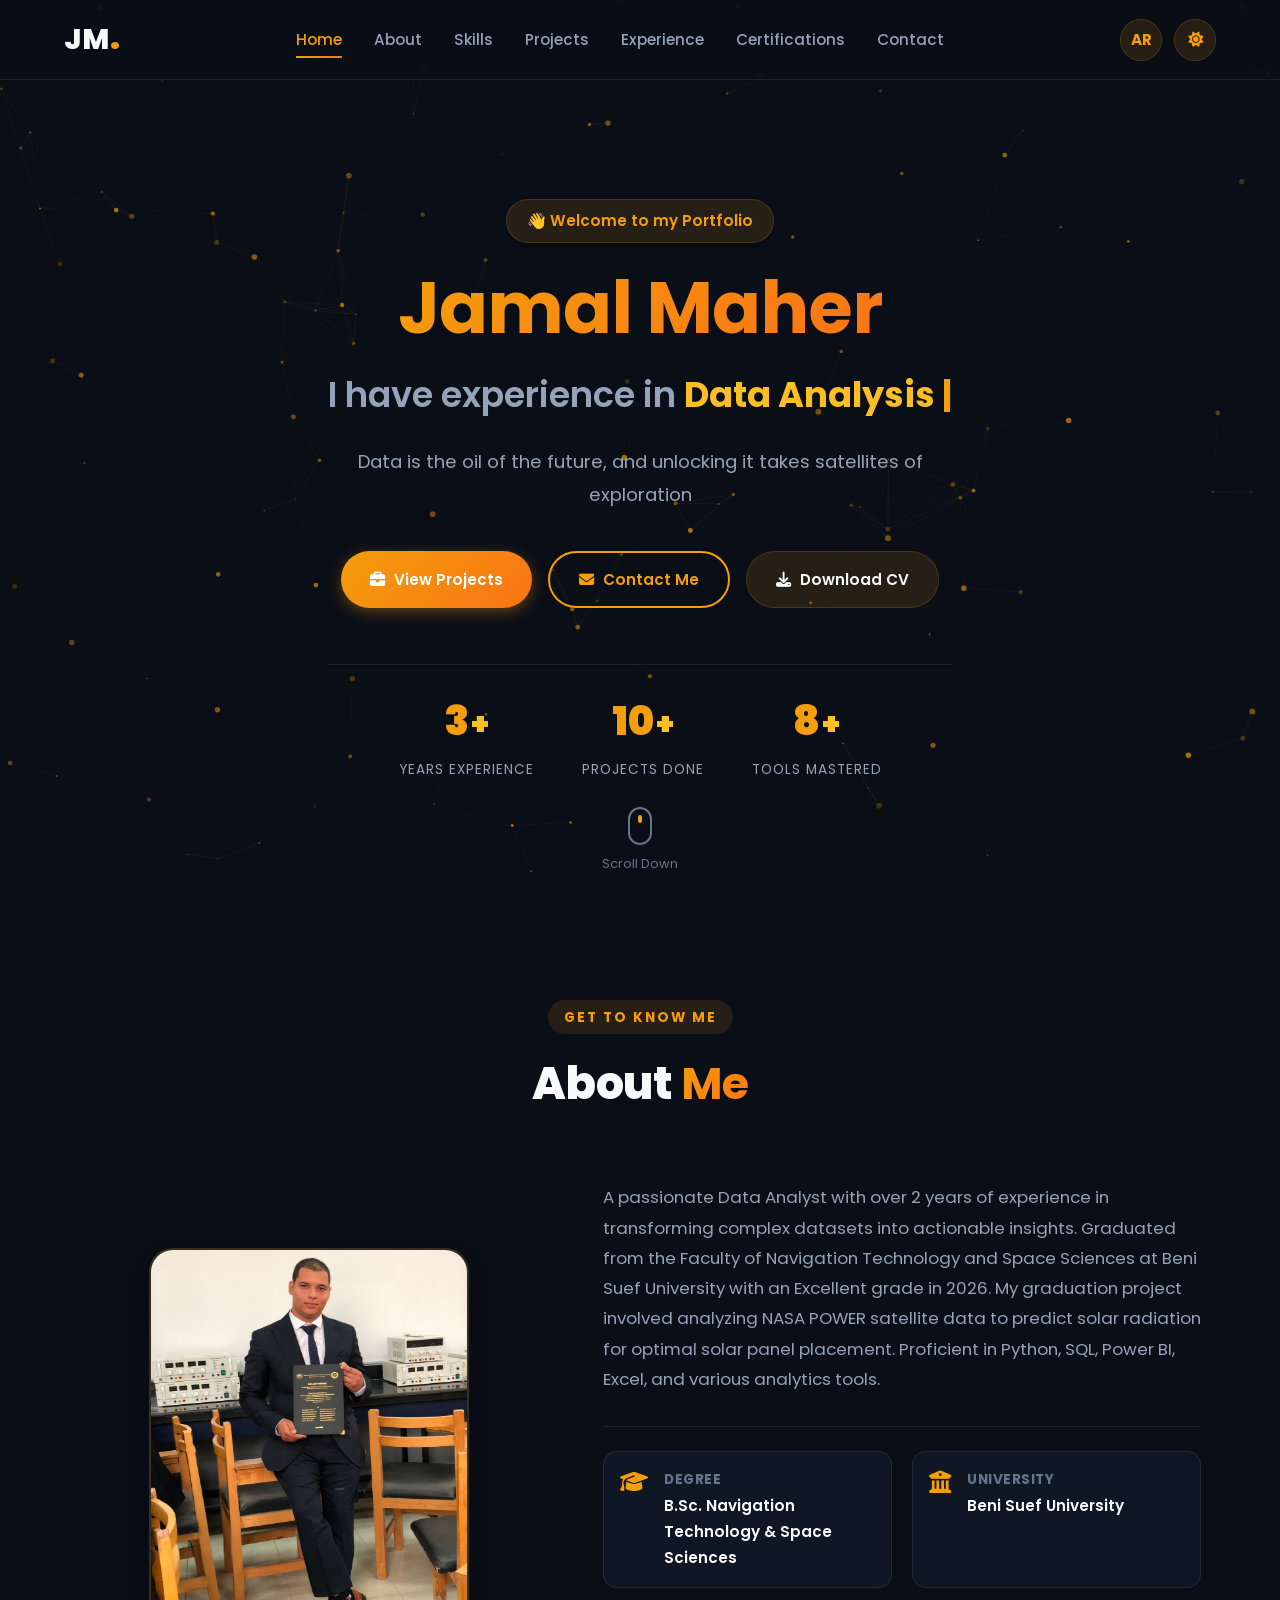
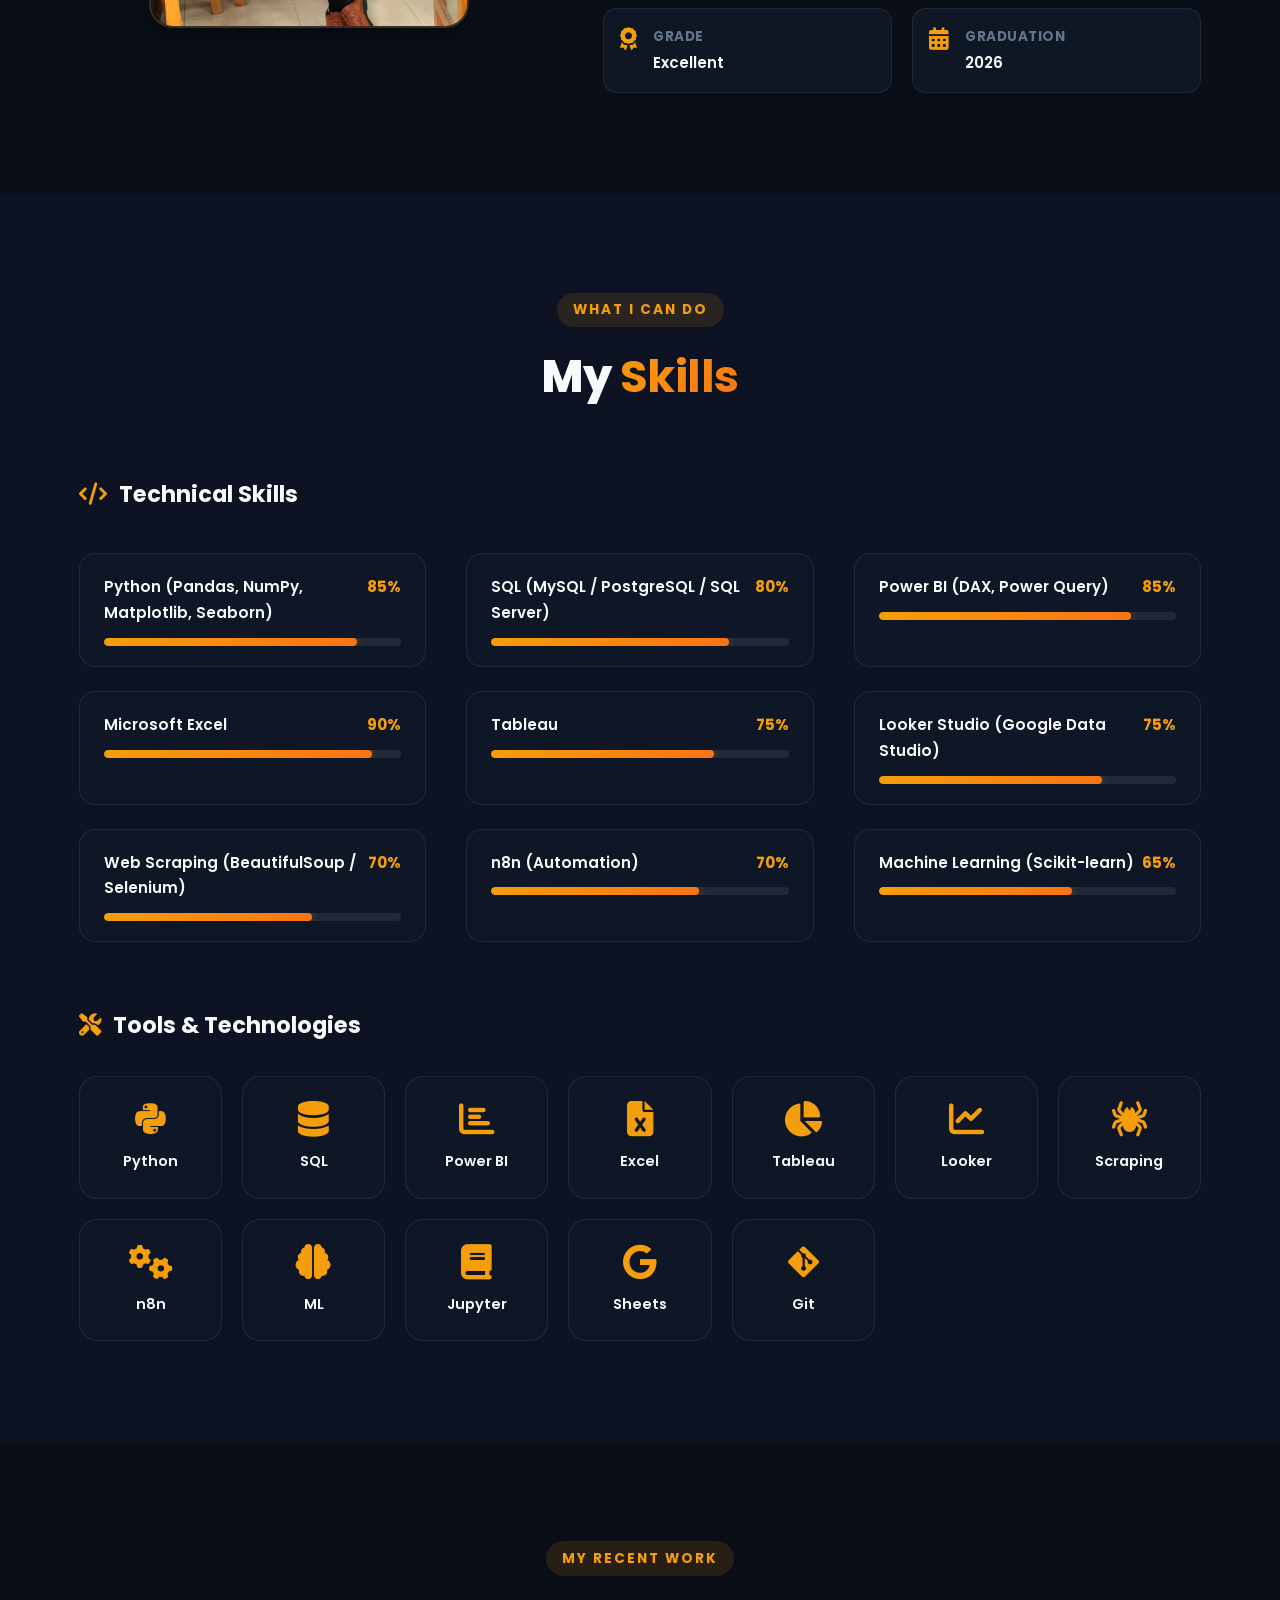
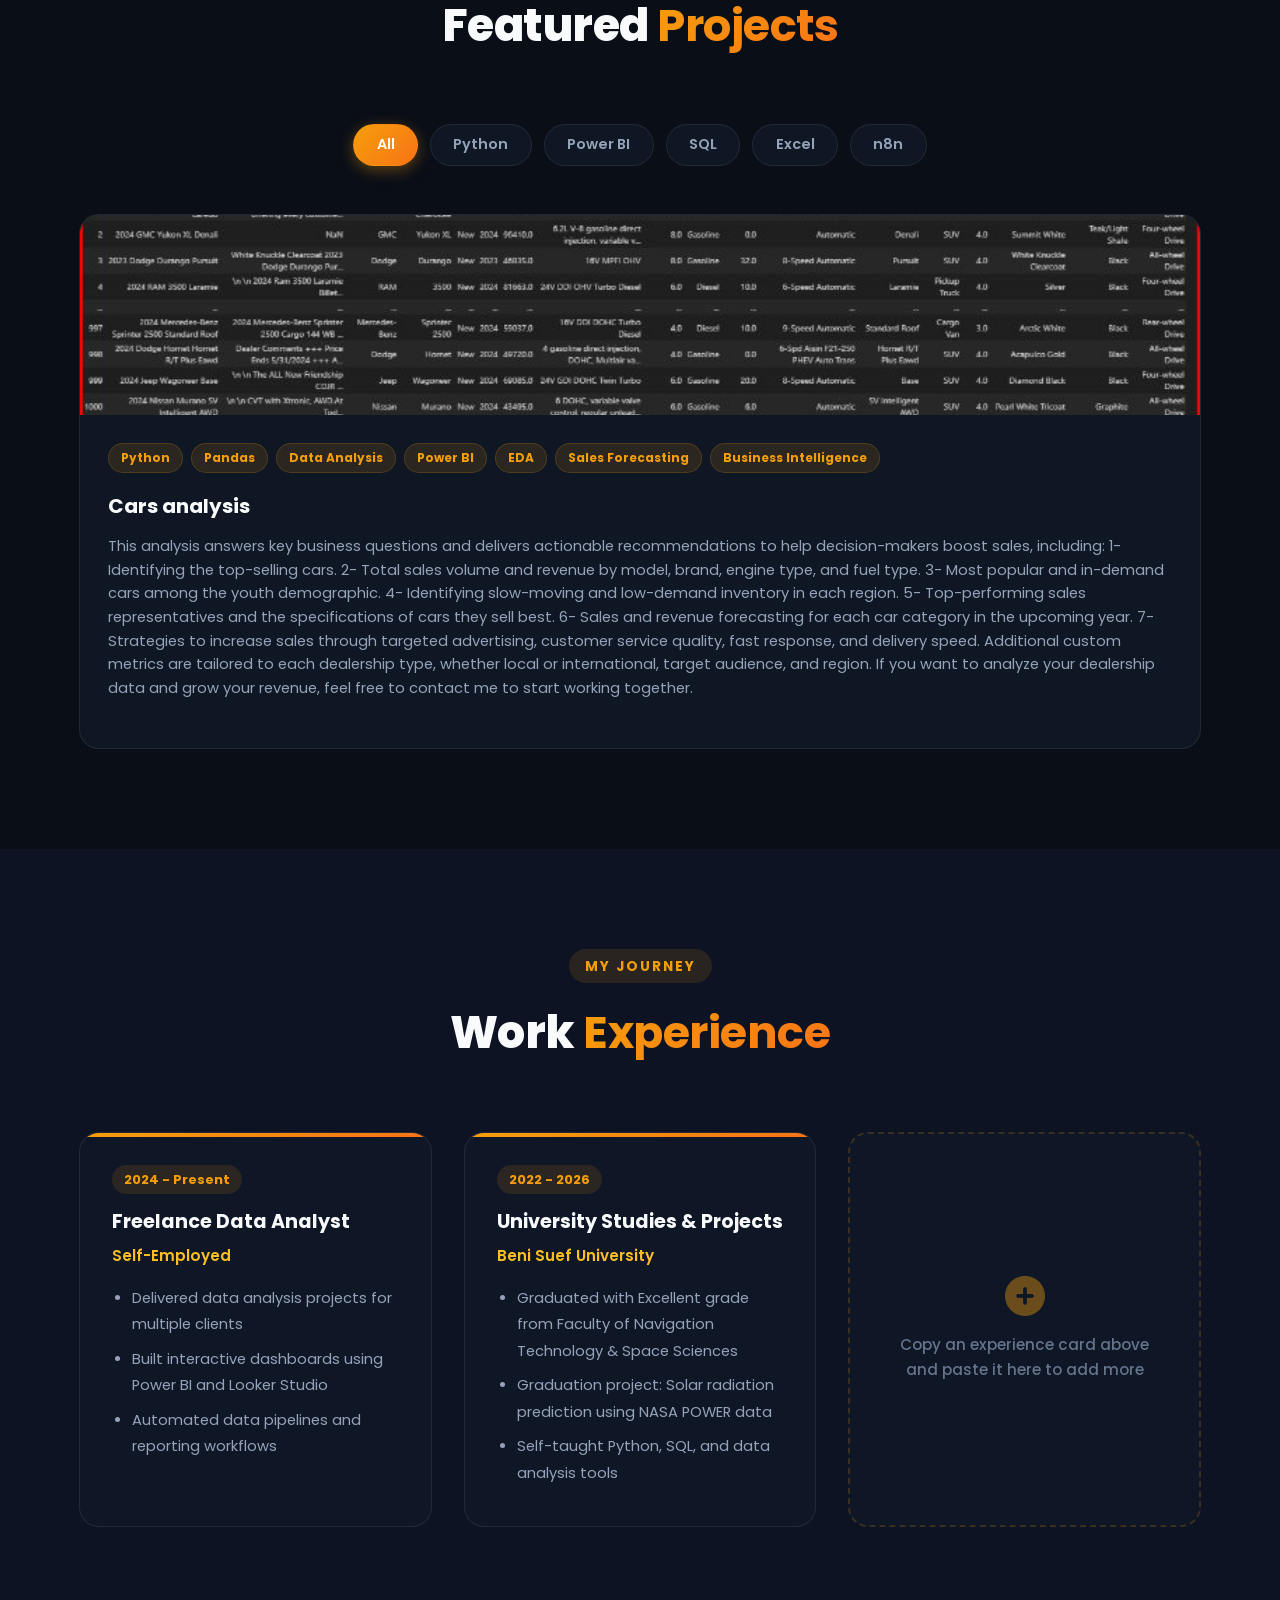
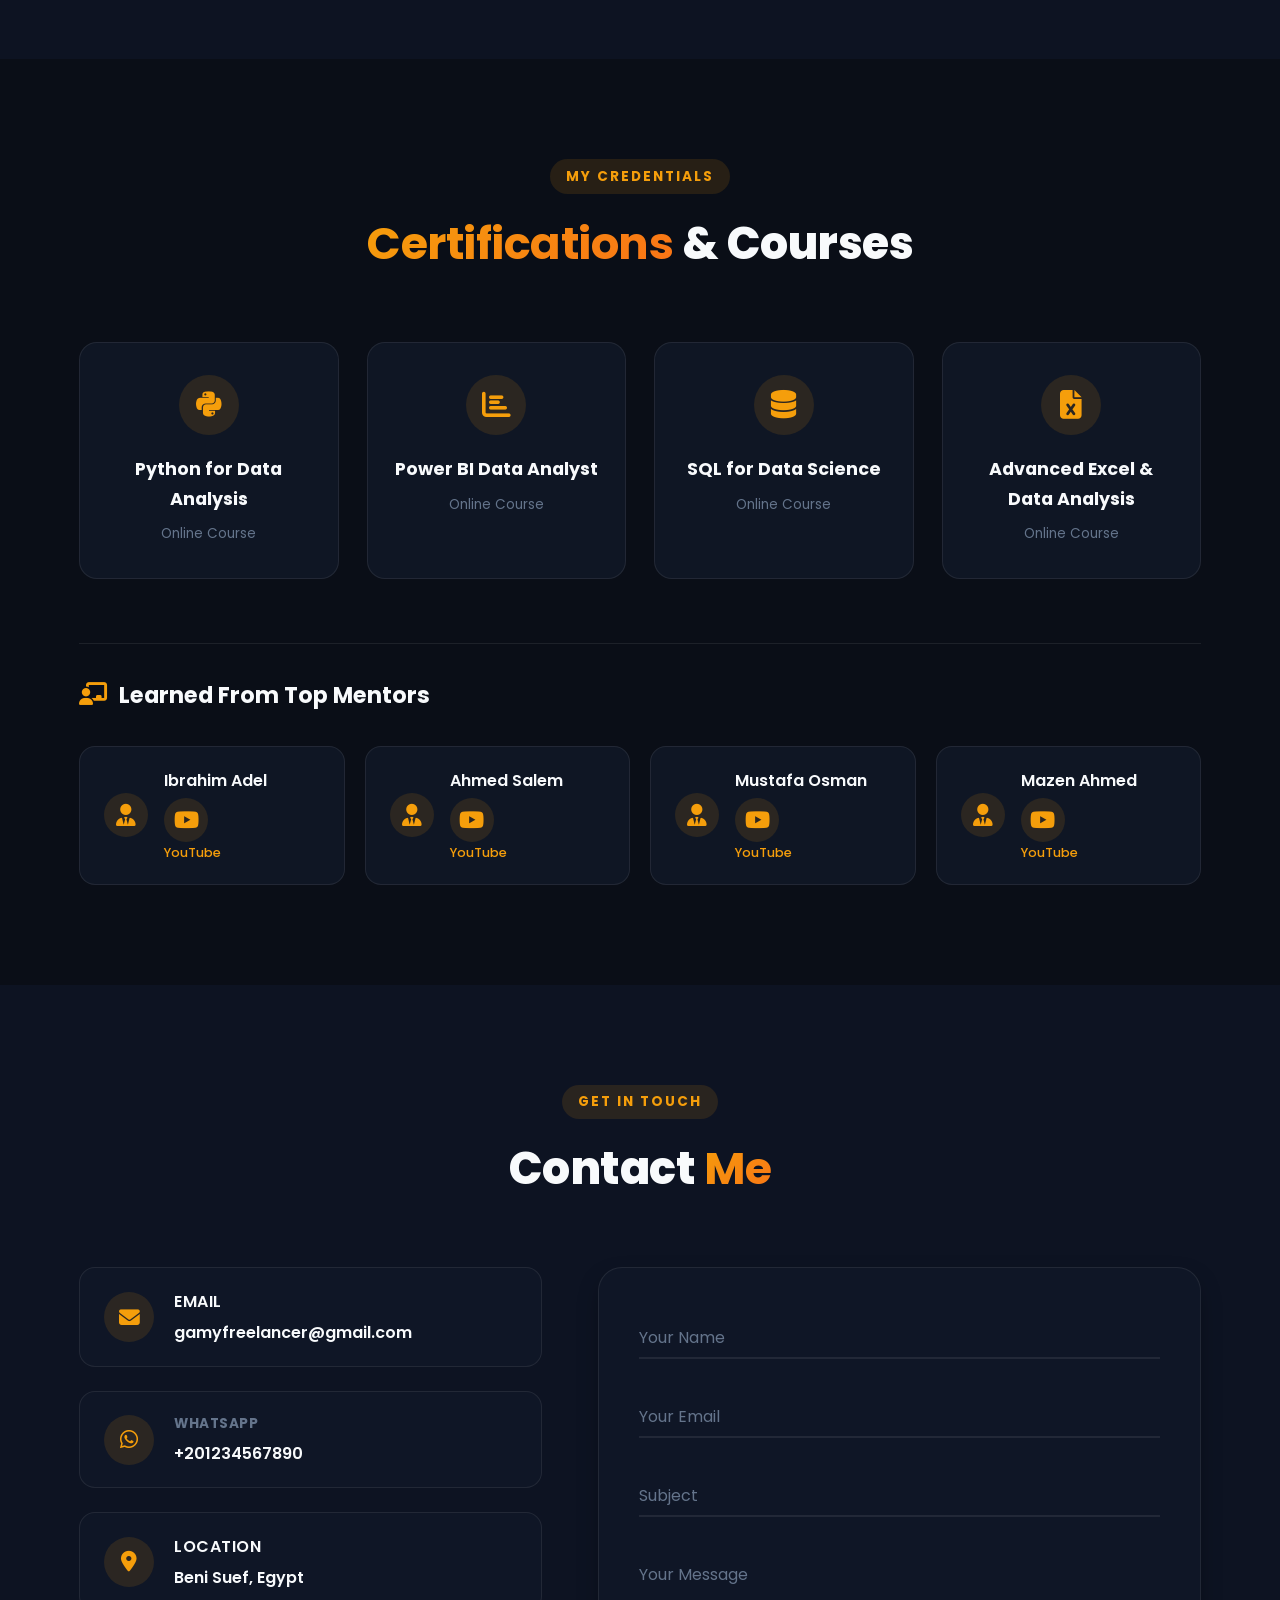
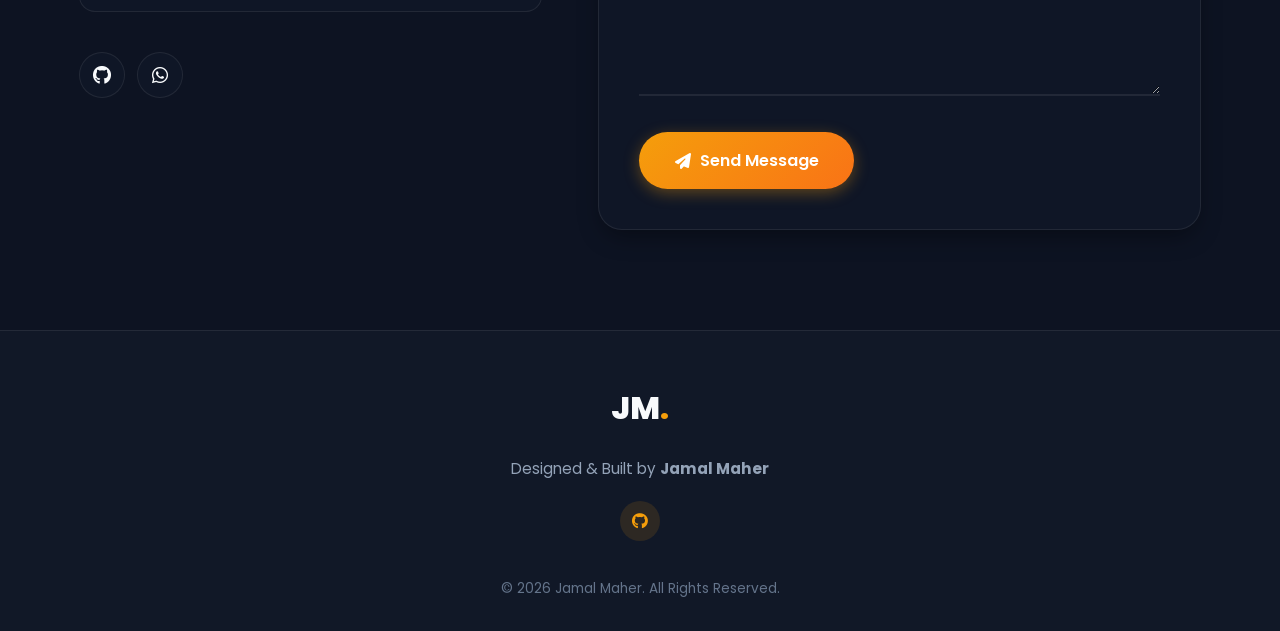
==== index.html @ cc11f012 "Add files via upload" ====
<!DOCTYPE html>
<html lang="en" dir="ltr" data-theme="dark">
<head>
    <meta charset="UTF-8">
    <meta name="viewport" content="width=device-width, initial-scale=1.0">
    <meta name="description" content="Jamal Maher - Data Analyst Portfolio | Transforming Raw Data into Actionable Insights">
    <meta name="keywords" content="Data Analyst, Power BI, Python, SQL, Portfolio, Jamal Maher">
    <meta name="author" content="Jamal Maher">
    <title>Jamal Maher | Data Analyst</title>

    <!-- ========== خطوط جوجل ========== -->
    <link rel="preconnect" href="https://fonts.googleapis.com">
    <link rel="preconnect" href="https://fonts.gstatic.com" crossorigin>
    <link href="https://fonts.googleapis.com/css2?family=Poppins:wght@300;400;500;600;700;800;900&family=Cairo:wght@300;400;500;600;700;800;900&display=swap" rel="stylesheet">

    <!-- ========== أيقونات Font Awesome ========== -->
    <link rel="stylesheet" href="https://cdnjs.cloudflare.com/ajax/libs/font-awesome/6.5.1/css/all.min.css">

    <!-- ========== ملف CSS الرئيسي ========== -->
    <link rel="stylesheet" href="css/style.css">
</head>
<body>

    <!-- ==================== شاشة التحميل ==================== -->
    <div id="preloader">
        <div class="loader">
            <div class="loader-ring"></div>
            <div class="loader-ring"></div>
            <div class="loader-text">JM</div>
        </div>
    </div>

    <!-- ==================== شريط التنقل ==================== -->
    <nav id="navbar">
        <div class="nav-container">
            <!-- اللوجو -->
            <a href="#hero" class="nav-logo">
                <span class="logo-text">JM</span>
                <span class="logo-dot">.</span>
            </a>

            <!-- قائمة التنقل -->
            <ul class="nav-links" id="navLinks">
                <li><a href="#hero" class="nav-link active">
                    <span class="lang-en">Home</span>
                    <span class="lang-ar">الرئيسية</span>
                </a></li>
                <li><a href="#about" class="nav-link">
                    <span class="lang-en">About</span>
                    <span class="lang-ar">نبذة عني</span>
                </a></li>
                <li><a href="#skills" class="nav-link">
                    <span class="lang-en">Skills</span>
                    <span class="lang-ar">المهارات</span>
                </a></li>
                <li><a href="#projects" class="nav-link">
                    <span class="lang-en">Projects</span>
                    <span class="lang-ar">المشاريع</span>
                </a></li>
                <li><a href="#experience" class="nav-link">
                    <span class="lang-en">Experience</span>
                    <span class="lang-ar">الخبرات</span>
                </a></li>
                <li><a href="#certifications" class="nav-link">
                    <span class="lang-en">Certifications</span>
                    <span class="lang-ar">الشهادات</span>
                </a></li>
                <li><a href="#contact" class="nav-link">
                    <span class="lang-en">Contact</span>
                    <span class="lang-ar">تواصل</span>
                </a></li>
            </ul>

            <!-- أزرار التحكم -->
            <div class="nav-controls">
                <!-- زر تبديل اللغة -->
                <button id="langToggle" class="control-btn" title="Switch Language">
                    <span class="lang-en">AR</span>
                    <span class="lang-ar">EN</span>
                </button>
                <!-- زر تبديل الوضع -->
                <button id="themeToggle" class="control-btn" title="Toggle Theme">
                    <i class="fas fa-sun theme-icon-light"></i>
                    <i class="fas fa-moon theme-icon-dark"></i>
                </button>
                <!-- زر القائمة للموبايل -->
                <button id="menuToggle" class="menu-btn">
                    <span class="menu-line"></span>
                    <span class="menu-line"></span>
                    <span class="menu-line"></span>
                </button>
            </div>
        </div>
    </nav>

    <!-- ==================== القسم الرئيسي (Hero) ==================== -->
    <section id="hero">
        <canvas id="particleCanvas"></canvas>
        <div class="hero-content">
            <div class="hero-badge animate-fade-down">
                <span class="lang-en">👋 Welcome to my Portfolio</span>
                <span class="lang-ar">👋 مرحبًا بك في ملفي الشخصي</span>
            </div>
            <h1 class="hero-name animate-fade-up">
                <span class="lang-en"><span class="highlight">Jamal Maher</span></span>
                <span class="lang-ar"><span class="highlight">جمال ماهر</span></span>
            </h1>
            <div class="hero-title animate-fade-up delay-1">
                <span class="lang-en">I have experience in </span>
                <span class="lang-ar">لدي خبرة في </span>
                <span class="typed-wrapper">
                    <span id="typedText"></span>
                    <span class="typed-cursor">|</span>
                </span>
            </div>
            <p class="hero-desc animate-fade-up delay-2">
                <span class="lang-en">Data is the oil of the future, and unlocking it takes satellites of exploration</span>
                <span class="lang-ar">البيانات هي نفط المستقبل.. والحصول عليها يحتاج إلى أقمار استكشاف</span>
            </p>
            <div class="hero-btns animate-fade-up delay-3">
                <a href="#projects" class="btn btn-primary">
                    <i class="fas fa-briefcase"></i>
                    <span class="lang-en">View Projects</span>
                    <span class="lang-ar">عرض المشاريع</span>
                </a>
                <a href="#contact" class="btn btn-outline">
                    <i class="fas fa-envelope"></i>
                    <span class="lang-en">Contact Me</span>
                    <span class="lang-ar">تواصل معي</span>
                </a>
                <!-- ========== رابط تحميل السيرة الذاتية — غيّر رابط الملف ========== -->
                <a href="assets/Jamal_Maher_CV.pdf" download class="btn btn-ghost">
                    <i class="fas fa-download"></i>
                    <span class="lang-en">Download CV</span>
                    <span class="lang-ar">تحميل السيرة الذاتية</span>
                </a>
            </div>
            <div class="hero-stats animate-fade-up delay-4">
                <div class="stat-item">
                    <div class="stat-value"><span class="stat-number" data-target="3">3</span><span class="stat-plus">+</span></div>
                    <span class="stat-label">
                        <span class="lang-en">Years Experience</span>
                        <span class="lang-ar">سنوات خبرة</span>
                    </span>
                </div>
                <div class="stat-item">
                    <div class="stat-value"><span class="stat-number" data-target="10">10</span><span class="stat-plus">+</span></div>
                    <span class="stat-label">
                        <span class="lang-en">Projects Done</span>
                        <span class="lang-ar">مشروع منجز</span>
                    </span>
                </div>
                <div class="stat-item">
                    <div class="stat-value"><span class="stat-number" data-target="8">8</span><span class="stat-plus">+</span></div>
                    <span class="stat-label">
                        <span class="lang-en">Tools Mastered</span>
                        <span class="lang-ar">أداة متقنة</span>
                    </span>
                </div>
            </div>
        </div>
        <a href="#about" class="scroll-indicator">
            <div class="mouse">
                <div class="mouse-wheel"></div>
            </div>
            <span class="lang-en">Scroll Down</span>
            <span class="lang-ar">انزل لأسفل</span>
        </a>
    </section>

    <!-- ==================== نبذة عني ==================== -->
    <section id="about" class="section">
        <div class="container">
            <div class="section-header reveal">
                <span class="section-tag">
                    <span class="lang-en">Get to Know Me</span>
                    <span class="lang-ar">تعرف عليّ</span>
                </span>
                <h2 class="section-title">
                    <span class="lang-en">About <span class="highlight">Me</span></span>
                    <span class="lang-ar">نبذة <span class="highlight">عني</span></span>
                </h2>
            </div>
            <div class="about-content">
                <div class="about-image reveal reveal-left">
                    <!-- ========== غيّر الصورة الشخصية هنا ========== -->
                    <div class="image-wrapper">
                        <img src="[data-uri]" alt="Jamal Maher">
                        <div class="image-placeholder" style="display: none;">
                            <i class="fas fa-user"></i>
                            <span class="lang-en">Your Photo</span>
                            <span class="lang-ar">صورتك</span>
                        </div>
                        <div class="image-border"></div>
                        <div class="image-dots"></div>
                    </div>
                </div>
                <div class="about-text reveal reveal-right">
                    <div class="about-description">
                        <p class="lang-en">A passionate Data Analyst with over 2 years of experience in transforming complex datasets into actionable insights. Graduated from the Faculty of Navigation Technology and Space Sciences at Beni Suef University with an Excellent grade in 2026. My graduation project involved analyzing NASA POWER satellite data to predict solar radiation for optimal solar panel placement. Proficient in Python, SQL, Power BI, Excel, and various analytics tools.</p>
                        <p class="lang-ar">محلل بيانات شغوف بأكثر من سنتين من الخبرة في تحويل مجموعات البيانات المعقدة إلى رؤى قابلة للتنفيذ. تخرجت من كلية تكنولوجيا الملاحة وعلوم الفضاء بجامعة بني سويف بتقدير امتياز عام 2026. مشروع تخرجي كان تحليل بيانات أقمار صناعية من NASA POWER للتنبؤ بالإشعاع الشمسي لتحديد أفضل مواقع تركيب الألواح الشمسية. متمكن من Python و SQL و Power BI و Excel وأدوات تحليل متعددة.</p>
                    </div>
                    <div class="about-info-grid">
                        <div class="info-item">
                            <i class="fas fa-graduation-cap"></i>
                            <div>
                                <strong class="lang-en">Degree</strong>
                                <strong class="lang-ar">المؤهل</strong>
                                <span class="lang-en">B.Sc. Navigation Technology & Space Sciences</span>
                                <span class="lang-ar">بكالوريوس تكنولوجيا الملاحة وعلوم الفضاء</span>
                            </div>
                        </div>
                        <div class="info-item">
                            <i class="fas fa-university"></i>
                            <div>
                                <strong class="lang-en">University</strong>
                                <strong class="lang-ar">الجامعة</strong>
                                <span class="lang-en">Beni Suef University</span>
                                <span class="lang-ar">جامعة بني سويف</span>
                            </div>
                        </div>
                        <div class="info-item">
                            <i class="fas fa-award"></i>
                            <div>
                                <strong class="lang-en">Grade</strong>
                                <strong class="lang-ar">التقدير</strong>
                                <span class="lang-en">Excellent</span>
                                <span class="lang-ar">امتياز</span>
                            </div>
                        </div>
                        <div class="info-item">
                            <i class="fas fa-calendar-alt"></i>
                            <div>
                                <strong class="lang-en">Graduation</strong>
                                <strong class="lang-ar">سنة التخرج</strong>
                                <span>2026</span>
                            </div>
                        </div>
                    </div>
                </div>
            </div>
        </div>
    </section>

    <!-- ==================== المهارات ==================== -->
    <section id="skills" class="section section-alt">
        <div class="container">
            <div class="section-header reveal">
                <span class="section-tag">
                    <span class="lang-en">What I Can Do</span>
                    <span class="lang-ar">ما أستطيع فعله</span>
                </span>
                <h2 class="section-title">
                    <span class="lang-en">My <span class="highlight">Skills</span></span>
                    <span class="lang-ar"><span class="highlight">مهاراتي</span></span>
                </h2>
            </div>

            <!-- شريط المهارات التقنية -->
            <div class="skills-bars reveal">
                <h3 class="skills-subtitle">
                    <i class="fas fa-code"></i>
                    <span class="lang-en">Technical Skills</span>
                    <span class="lang-ar">المهارات التقنية</span>
                </h3>
                <!-- ========== عدّل نسب المهارات حسب مستواك ========== -->
                <div class="skill-bar-item">
                    <div class="skill-bar-info">
                        <span>Python (Pandas, NumPy, Matplotlib, Seaborn)</span>
                        <span class="skill-percent">85%</span>
                    </div>
                    <div class="skill-bar-bg">
                        <div class="skill-bar-fill" data-width="85"></div>
                    </div>
                </div>
                <div class="skill-bar-item">
                    <div class="skill-bar-info">
                        <span>SQL (MySQL / PostgreSQL / SQL Server)</span>
                        <span class="skill-percent">80%</span>
                    </div>
                    <div class="skill-bar-bg">
                        <div class="skill-bar-fill" data-width="80"></div>
                    </div>
                </div>
                <div class="skill-bar-item">
                    <div class="skill-bar-info">
                        <span>Power BI (DAX, Power Query)</span>
                        <span class="skill-percent">85%</span>
                    </div>
                    <div class="skill-bar-bg">
                        <div class="skill-bar-fill" data-width="85"></div>
                    </div>
                </div>
                <div class="skill-bar-item">
                    <div class="skill-bar-info">
                        <span>Microsoft Excel</span>
                        <span class="skill-percent">90%</span>
                    </div>
                    <div class="skill-bar-bg">
                        <div class="skill-bar-fill" data-width="90"></div>
                    </div>
                </div>
                <div class="skill-bar-item">
                    <div class="skill-bar-info">
                        <span>Tableau</span>
                        <span class="skill-percent">75%</span>
                    </div>
                    <div class="skill-bar-bg">
                        <div class="skill-bar-fill" data-width="75"></div>
                    </div>
                </div>
                <div class="skill-bar-item">
                    <div class="skill-bar-info">
                        <span>Looker Studio (Google Data Studio)</span>
                        <span class="skill-percent">75%</span>
                    </div>
                    <div class="skill-bar-bg">
                        <div class="skill-bar-fill" data-width="75"></div>
                    </div>
                </div>
                <div class="skill-bar-item">
                    <div class="skill-bar-info">
                        <span>Web Scraping (BeautifulSoup / Selenium)</span>
                        <span class="skill-percent">70%</span>
                    </div>
                    <div class="skill-bar-bg">
                        <div class="skill-bar-fill" data-width="70"></div>
                    </div>
                </div>
                <div class="skill-bar-item">
                    <div class="skill-bar-info">
                        <span>n8n (Automation)</span>
                        <span class="skill-percent">70%</span>
                    </div>
                    <div class="skill-bar-bg">
                        <div class="skill-bar-fill" data-width="70"></div>
                    </div>
                </div>
                <div class="skill-bar-item">
                    <div class="skill-bar-info">
                        <span>Machine Learning (Scikit-learn)</span>
                        <span class="skill-percent">65%</span>
                    </div>
                    <div class="skill-bar-bg">
                        <div class="skill-bar-fill" data-width="65"></div>
                    </div>
                </div>
            </div>

            <!-- بطاقات الأدوات -->
            <div class="tools-grid reveal">
                <h3 class="skills-subtitle">
                    <i class="fas fa-tools"></i>
                    <span class="lang-en">Tools & Technologies</span>
                    <span class="lang-ar">الأدوات والتقنيات</span>
                </h3>
                <div class="tools-cards">
                    <div class="tool-card">
                        <i class="fab fa-python"></i>
                        <span>Python</span>
                    </div>
                    <div class="tool-card">
                        <i class="fas fa-database"></i>
                        <span>SQL</span>
                    </div>
                    <div class="tool-card">
                        <i class="fas fa-chart-bar"></i>
                        <span>Power BI</span>
                    </div>
                    <div class="tool-card">
                        <i class="fas fa-file-excel"></i>
                        <span>Excel</span>
                    </div>
                    <div class="tool-card">
                        <i class="fas fa-chart-pie"></i>
                        <span>Tableau</span>
                    </div>
                    <div class="tool-card">
                        <i class="fas fa-chart-line"></i>
                        <span>Looker</span>
                    </div>
                    <div class="tool-card">
                        <i class="fas fa-spider"></i>
                        <span>Scraping</span>
                    </div>
                    <div class="tool-card">
                        <i class="fas fa-cogs"></i>
                        <span>n8n</span>
                    </div>
                    <div class="tool-card">
                        <i class="fas fa-brain"></i>
                        <span>ML</span>
                    </div>
                    <div class="tool-card">
                        <i class="fas fa-book"></i>
                        <span>Jupyter</span>
                    </div>
                    <div class="tool-card">
                        <i class="fab fa-google"></i>
                        <span>Sheets</span>
                    </div>
                    <div class="tool-card">
                        <i class="fab fa-git-alt"></i>
                        <span>Git</span>
                    </div>
                </div>
            </div>
        </div>
    </section>

    <!-- ==================== المشاريع ==================== -->
    <section id="projects" class="section">
        <div class="container">
            <div class="section-header reveal">
                <span class="section-tag">
                    <span class="lang-en">My Recent Work</span>
                    <span class="lang-ar">أعمالي الحديثة</span>
                </span>
                <h2 class="section-title">
                    <span class="lang-en">Featured <span class="highlight">Projects</span></span>
                    <span class="lang-ar"><span class="highlight">المشاريع</span> المميزة</span>
                </h2>
            </div>

            <!-- فلتر المشاريع -->
            <div class="project-filters reveal">
                <button class="filter-btn active" data-filter="all">
                    <span class="lang-en">All</span>
                    <span class="lang-ar">الكل</span>
                </button>
                <button class="filter-btn" data-filter="python">Python</button>
                <button class="filter-btn" data-filter="powerbi">Power BI</button>
                <button class="filter-btn" data-filter="sql">SQL</button>
                <button class="filter-btn" data-filter="excel">Excel</button>
                <button class="filter-btn" data-filter="n8n">n8n</button>
            </div>

            <!-- ================================================================
                 شبكة المشاريع — كيفية إضافة مشروع جديد:
                 1. انسخ أي بلوك <div class="project-card"> بالكامل
                 2. غيّر data-category إلى: python أو powerbi أو sql أو excel أو n8n
                 3. غيّر اسم المشروع والوصف
                 4. أضف صورة المشروع (استبدل project-img-placeholder بـ <img>)
                 5. غيّر روابط GitHub و Live Demo
            ================================================================ -->
            <div class="projects-grid">

                <div class="project-card reveal" data-category="python">
                    <div class="project-image">
                        <img src="[data-uri]" alt="Cars analysis ">
                        <div class="project-overlay">
                            <div class="project-links">
                                
                                <a href="https://github.com/gamyfreelancer-web/cars-analysis-" target="_blank" class="project-link" title="View Code (GitHub / Kaggle)"><i class="fab fa-github"></i></a>
                                <a href="https://drive.google.com/drive/folders/1WXzE_ORIDNjjoJa6CEoTSKkoXahB4C_0?usp=sharing" target="_blank" class="project-link" title="Car Sales Dataset (CSV))  and analysis with python"><i class="fas fa-file-download"></i></a>
                            </div>
                        </div>
                    </div>
                    <div class="project-info">
                        <div class="project-tags">
                            <span class="project-tag">Python</span>
                            <span class="project-tag">Pandas</span>
                            <span class="project-tag">Data Analysis</span>
                            <span class="project-tag">Power BI</span>
                            <span class="project-tag">EDA</span>
                            <span class="project-tag">Sales Forecasting</span>
                            <span class="project-tag">Business Intelligence</span>
                        </div>
                        <h3 class="project-title">
                            <span class="lang-en">Cars analysis </span>
                            <span class="lang-ar">تحليل مبيعات السيارات</span>
                        </h3>
                        <p class="project-desc">
                            <span class="lang-en">This analysis answers key business questions and delivers actionable recommendations to help decision-makers boost sales, including: 1- Identifying the top-selling cars. 2- Total sales volume and revenue by model, brand, engine type, and fuel type. 3- Most popular and in-demand cars among the youth demographic. 4- Identifying slow-moving and low-demand inventory in each region. 5- Top-performing sales representatives and the specifications of cars they sell best. 6- Sales and revenue forecasting for each car category in the upcoming year. 7- Strategies to increase sales through targeted advertising, customer service quality, fast response, and delivery speed.

Additional custom metrics are tailored to each dealership type, whether local or international, target audience, and region. If you want to analyze your dealership data and grow your revenue, feel free to contact me to start working together.</span>
                            <span class="lang-ar">يقوم التحليل بالإجابة على عدة أسئلة وطرح عدة توصيات تساعد صاحب القرار في اتخاذ القرار المناسب لزيادة المبيعات، ومنها: 1- عدد السيارات الأعلى مبيعاً. 2- إجمالي عدد السيارات التي تحقق أعلى مبيعات حسب (الموديل، الماركة، نوع المحرك، نوع الوقود). 3- السيارات المطلوبة والمرغوبة لكل فئة من الشباب. 4- ما هي السيارات التي لا تُباع وغير المرغوبة في كل منطقة. 5- أعلى الموظفين تحقيقاً لمبيعات السيارات وما هي مواصفات السيارات التي باعوها. 6- عمل تحليل وتوقع لكل سيارة في العام المقبل وكم ستحقق من الإيرادات. 7- كيف نزيد المبيعات من خلال الإعلانات، وتحسين الجودة وخدمة العملاء، وسرعة الرد وسرعة تسليم السيارة.

وهناك نقاط كثيرة تختلف حسب نوع معرض السيارات، وهل السوق محلي أم عالمي، وفئة الشباب المستهدفة والمنطقة والدولة. إن أردت تحليل أداء معرضك وزيادة إيراداتك تواصل معي لنبدأ العمل معاً.</span>
                        </p>
                    </div>
                </div>
            </div>
        </div>
    </section>

    <!-- ==================== الخبرات العملية ==================== -->
    <section id="experience" class="section section-alt">
        <div class="container">
            <div class="section-header reveal">
                <span class="section-tag">
                    <span class="lang-en">My Journey</span>
                    <span class="lang-ar">مسيرتي</span>
                </span>
                <h2 class="section-title">
                    <span class="lang-en">Work <span class="highlight">Experience</span></span>
                    <span class="lang-ar">الخبرات <span class="highlight">العملية</span></span>
                </h2>
            </div>

            <!-- ================================================================
                 الخبرات العملية — كيفية إضافة خبرة جديدة:
                 1. انسخ أي بلوك <div class="exp-card"> بالكامل
                 2. غيّر التاريخ والمسمى الوظيفي واسم الشركة
                 3. عدّل المهام والإنجازات في القائمة
                 4. الصقه قبل بطاقة "أضف خبرة جديدة"
            ================================================================ -->
            <div class="experience-grid">

                <!-- ===== الخبرة 1 ===== -->
                <div class="exp-card reveal">
                    <span class="exp-date">2024 - <span class="lang-en">Present</span><span class="lang-ar">الآن</span></span>
                    <h3>
                        <span class="lang-en">Freelance Data Analyst</span>
                        <span class="lang-ar">محلل بيانات مستقل</span>
                    </h3>
                    <h4>
                        <span class="lang-en">Self-Employed</span>
                        <span class="lang-ar">عمل حر</span>
                    </h4>
                    <ul>
                        <li>
                            <span class="lang-en">Delivered data analysis projects for multiple clients</span>
                            <span class="lang-ar">تنفيذ مشاريع تحليل بيانات لعملاء متعددين</span>
                        </li>
                        <li>
                            <span class="lang-en">Built interactive dashboards using Power BI and Looker Studio</span>
                            <span class="lang-ar">بناء لوحات معلومات تفاعلية باستخدام Power BI و Looker Studio</span>
                        </li>
                        <li>
                            <span class="lang-en">Automated data pipelines and reporting workflows</span>
                            <span class="lang-ar">أتمتة خطوط البيانات وسير عمل التقارير</span>
                        </li>
                    </ul>
                </div>

                <!-- ===== الخبرة 2 ===== -->
                <div class="exp-card reveal">
                    <span class="exp-date">2022 - 2026</span>
                    <h3>
                        <span class="lang-en">University Studies & Projects</span>
                        <span class="lang-ar">الدراسة الجامعية والمشاريع</span>
                    </h3>
                    <h4>
                        <span class="lang-en">Beni Suef University</span>
                        <span class="lang-ar">جامعة بني سويف</span>
                    </h4>
                    <ul>
                        <li>
                            <span class="lang-en">Graduated with Excellent grade from Faculty of Navigation Technology & Space Sciences</span>
                            <span class="lang-ar">تخرجت بتقدير امتياز من كلية تكنولوجيا الملاحة وعلوم الفضاء</span>
                        </li>
                        <li>
                            <span class="lang-en">Graduation project: Solar radiation prediction using NASA POWER data</span>
                            <span class="lang-ar">مشروع التخرج: التنبؤ بالإشعاع الشمسي باستخدام بيانات NASA POWER</span>
                        </li>
                        <li>
                            <span class="lang-en">Self-taught Python, SQL, and data analysis tools</span>
                            <span class="lang-ar">تعلمت ذاتيًا Python و SQL وأدوات تحليل البيانات</span>
                        </li>
                    </ul>
                </div>

                <!-- ===== بطاقة إضافة خبرة جديدة (انسخ بلوك exp-card أعلاه والصقه قبل هذا) ===== -->
                <div class="add-card reveal">
                    <i class="fas fa-plus-circle"></i>
                    <span class="lang-en">Copy an experience card above and paste it here to add more</span>
                    <span class="lang-ar">انسخ بطاقة خبرة أعلاه والصقها هنا لإضافة المزيد</span>
                </div>

            </div>
        </div>
    </section>

    <!-- ==================== الشهادات ==================== -->
    <section id="certifications" class="section">
        <div class="container">
            <div class="section-header reveal">
                <span class="section-tag">
                    <span class="lang-en">My Credentials</span>
                    <span class="lang-ar">شهاداتي</span>
                </span>
                <h2 class="section-title">
                    <span class="lang-en"><span class="highlight">Certifications</span> & Courses</span>
                    <span class="lang-ar"><span class="highlight">الشهادات</span> والدورات</span>
                </h2>
            </div>

            <!-- ========== عدّل الشهادات حسب شهاداتك الحقيقية ========== -->
            <div class="cert-grid">
                <div class="cert-card reveal">
                    <div class="cert-icon"><i class="fab fa-python"></i></div>
                    <h3>
                        <span class="lang-en">Python for Data Analysis</span>
                        <span class="lang-ar">بايثون لتحليل البيانات</span>
                    </h3>
                    <p class="cert-issuer">
                        <span class="lang-en">Online Course</span>
                        <span class="lang-ar">دورة أونلاين</span>
                    </p>
                    <!-- <a href="#" class="cert-link">View Certificate <i class="fas fa-external-link-alt"></i></a> -->
                </div>

                <div class="cert-card reveal">
                    <div class="cert-icon"><i class="fas fa-chart-bar"></i></div>
                    <h3>
                        <span class="lang-en">Power BI Data Analyst</span>
                        <span class="lang-ar">محلل بيانات Power BI</span>
                    </h3>
                    <p class="cert-issuer">
                        <span class="lang-en">Online Course</span>
                        <span class="lang-ar">دورة أونلاين</span>
                    </p>
                </div>

                <div class="cert-card reveal">
                    <div class="cert-icon"><i class="fas fa-database"></i></div>
                    <h3>
                        <span class="lang-en">SQL for Data Science</span>
                        <span class="lang-ar">SQL لعلم البيانات</span>
                    </h3>
                    <p class="cert-issuer">
                        <span class="lang-en">Online Course</span>
                        <span class="lang-ar">دورة أونلاين</span>
                    </p>
                </div>

                <div class="cert-card reveal">
                    <div class="cert-icon"><i class="fas fa-file-excel"></i></div>
                    <h3>
                        <span class="lang-en">Advanced Excel & Data Analysis</span>
                        <span class="lang-ar">إكسل المتقدم وتحليل البيانات</span>
                    </h3>
                    <p class="cert-issuer">
                        <span class="lang-en">Online Course</span>
                        <span class="lang-ar">دورة أونلاين</span>
                    </p>
                </div>
            </div>

            <!-- ================================================================
                 المعلمين — كيفية التعديل:
                 1. غيّر اسم المعلم في <span class="lang-en"> و <span class="lang-ar">
                 2. غيّر رابط القناة في href="رابط القناة"
                 3. لإضافة معلم جديد: انسخ أي <div class="mentor-card"> والصقه
                 4. لحذف معلم: احذف بلوك <div class="mentor-card"> بالكامل
            ================================================================ -->
            <div class="mentors-section reveal">
                <h3 class="skills-subtitle">
                    <i class="fas fa-chalkboard-teacher"></i>
                    <span class="lang-en">Learned From Top Mentors</span>
                    <span class="lang-ar">تعلمت على يد أفضل المعلمين</span>
                </h3>
                <div class="mentors-grid">
                    <div class="mentor-card">
                        <i class="fas fa-user-tie"></i>
                        <div class="mentor-info">
                            <span class="lang-en">Ibrahim Adel</span>
                            <span class="lang-ar">إبراهيم عادل</span>
                            <a href="https://youtube.com/playlist?list=PLoP3S2S1qTfCUdNazAZY1LFALcUr0Vbs9&si=4IT4lgM50FuwN5fB" target="_blank"><i class="fab fa-youtube"></i> YouTube</a>
                        </div>
                    </div>
                    <div class="mentor-card">
                        <i class="fas fa-user-tie"></i>
                        <div class="mentor-info">
                            <span class="lang-en">Ahmed Salem</span>
                            <span class="lang-ar">أحمد سالم</span>
                            <a href="https://youtube.com/playlist?list=PLonOrMR73lKiUfkHRnEY_5bfFWBwzYlOH&si=oW77u6pUeROicZt7" target="_blank"><i class="fab fa-youtube"></i> YouTube</a>
                        </div>
                    </div>
                    <div class="mentor-card">
                        <i class="fas fa-user-tie"></i>
                        <div class="mentor-info">
                            <span class="lang-en">Mustafa Osman</span>
                            <span class="lang-ar">مصطفى عثمان</span>
                            <a href="https://youtube.com/playlist?list=PLWd4nYaF_Vx7keNcSQ5B8IXe6scV5DSkg&si=SLGkMRYs2QrNRwsU" target="_blank"><i class="fab fa-youtube"></i> YouTube</a>
                        </div>
                    </div>
                    <div class="mentor-card">
                        <i class="fas fa-user-tie"></i>
                        <div class="mentor-info">
                            <span class="lang-en">Mazen Ahmed</span>
                            <span class="lang-ar">مازن أحمد</span>
                            <a href="https://youtube.com/playlist?list=PLaURcSHgAdEn2IFMRuUlNxcXLuNst85at&si=uKBgnfqBXwhjfXzs" target="_blank"><i class="fab fa-youtube"></i> YouTube</a>
                        </div>
                    </div>
                </div>
            </div>
        </div>
    </section>

    <!-- ==================== تواصل معي ==================== -->
    <section id="contact" class="section section-alt">
        <div class="container">
            <div class="section-header reveal">
                <span class="section-tag">
                    <span class="lang-en">Get In Touch</span>
                    <span class="lang-ar">تواصل معي</span>
                </span>
                <h2 class="section-title">
                    <span class="lang-en">Contact <span class="highlight">Me</span></span>
                    <span class="lang-ar">تواصل <span class="highlight">معي</span></span>
                </h2>
            </div>

            <div class="contact-wrapper">
                <!-- معلومات التواصل -->
                <div class="contact-info reveal reveal-left">
                    <div class="contact-info-card">
                        <div class="contact-icon"><i class="fas fa-envelope"></i></div>
                        <div>
                            <h4>
                                <span class="lang-en">Email</span>
                                <span class="lang-ar">البريد الإلكتروني</span>
                            </h4>
                            <!-- ========== غيّر الإيميل ========== -->
                            <a href="mailto:gamyfreelancer@gmail.com">gamyfreelancer@gmail.com</a>
                        </div>
                    </div>
                    <div class="contact-info-card">
                        <div class="contact-icon"><i class="fab fa-whatsapp"></i></div>
                        <div>
                            <h4>WhatsApp</h4>
                            <!-- ========== غيّر رقم الواتساب ========== -->
                            <a href="https://wa.me/201128180670">+201234567890</a>
                        </div>
                    </div>
                    <div class="contact-info-card">
                        <div class="contact-icon"><i class="fas fa-map-marker-alt"></i></div>
                        <div>
                            <h4>
                                <span class="lang-en">Location</span>
                                <span class="lang-ar">الموقع</span>
                            </h4>
                            <span>
                                <span class="lang-en">Beni Suef, Egypt</span>
                                <span class="lang-ar">بني سويف، مصر</span>
                            </span>
                        </div>
                    </div>

                    <!-- ================================================================
                         روابط التواصل الاجتماعي — كيفية التعديل:
                         1. غيّر الرابط في href="..."
                         2. لإضافة منصة: انسخ أي <a> والصقه وغيّر الأيقونة والرابط
                         3. لحذف منصة: احذف سطر <a> بالكامل
                         أيقونات متاحة: fa-linkedin-in, fa-github, fa-kaggle,
                         fa-youtube, fa-whatsapp, fa-twitter, fa-telegram,
                         fa-facebook, fa-instagram, fa-behance, fa-dribbble
                    ================================================================ -->
                    <div class="social-links-contact">
                        <a href="https://github.com/gamyfreelancer-web" target="_blank" class="social-link" title="GitHub"><i class="fab fa-github"></i></a>
                        <a href="https://wa.me/201128180670" target="_blank" class="social-link" title="WhatsApp"><i class="fab fa-whatsapp"></i></a>
                    </div>
                </div>

                <!-- نموذج التواصل -->
                <div class="contact-form-wrapper reveal reveal-right">
                    <form class="contact-form" id="contactForm" onsubmit="sendWhatsApp(event)">
                        <div class="form-group">
                            <input type="text" name="name" id="name" required>
                            <label for="name">
                                <span class="lang-en">Your Name</span>
                                <span class="lang-ar">اسمك</span>
                            </label>
                            <span class="form-line"></span>
                        </div>
                        <div class="form-group">
                            <input type="email" name="email" id="email" required>
                            <label for="email">
                                <span class="lang-en">Your Email</span>
                                <span class="lang-ar">بريدك الإلكتروني</span>
                            </label>
                            <span class="form-line"></span>
                        </div>
                        <div class="form-group">
                            <input type="text" name="subject" id="subject" required>
                            <label for="subject">
                                <span class="lang-en">Subject</span>
                                <span class="lang-ar">الموضوع</span>
                            </label>
                            <span class="form-line"></span>
                        </div>
                        <div class="form-group">
                            <textarea name="message" id="message" rows="5" required></textarea>
                            <label for="message">
                                <span class="lang-en">Your Message</span>
                                <span class="lang-ar">رسالتك</span>
                            </label>
                            <span class="form-line"></span>
                        </div>
                        <button type="submit" class="btn btn-primary btn-submit">
                            <i class="fas fa-paper-plane"></i>
                            <span class="lang-en">Send Message</span>
                            <span class="lang-ar">أرسل الرسالة</span>
                        </button>
                    </form>
                </div>
            </div>
        </div>
    </section>

    <!-- ==================== الفوتر ==================== -->
    <footer id="footer">
        <div class="container">
            <div class="footer-content">
                <div class="footer-logo">
                    <span class="logo-text">JM</span><span class="logo-dot">.</span>
                </div>
                <p class="footer-text">
                    <span class="lang-en">Designed & Built by <strong>Jamal Maher</strong></span>
                    <span class="lang-ar">تصميم وبناء <strong>جمال ماهر</strong></span>
                </p>
                <div class="footer-social">
                    <a href="https://github.com/gamyfreelancer-web" target="_blank"><i class="fab fa-github"></i></a>
                </div>
                <p class="footer-copy">&copy; 2026 Jamal Maher. All Rights Reserved.</p>
            </div>
        </div>
    </footer>

    <!-- زر العودة للأعلى -->
    <button id="backToTop" class="back-to-top" title="Back to Top">
        <i class="fas fa-chevron-up"></i>
    </button>

    <!-- ========== سكريبت إرسال النموذج عبر واتساب ========== -->
    <script>
    function sendWhatsApp(e) {
        e.preventDefault();
        var name = document.getElementById('name').value;
        var email = document.getElementById('email').value;
        var subject = document.getElementById('subject').value;
        var message = document.getElementById('message').value;
        var text = '📋 *رسالة من البورتفوليو*%0A%0A👤 *الاسم:* ' + name + '%0A📧 *الإيميل:* ' + email + '%0A📌 *الموضوع:* ' + subject + '%0A💬 *الرسالة:* ' + message;
        window.open('https://wa.me/201234567890?text=' + text, '_blank');
        document.getElementById('contactForm').reset();
    }
    </script>
    <!-- ========== ملف تحميل بيانات لوحة التحكم ========== -->
    <script src="js/data-loader.js"></script>
    <!-- ========== ملف JavaScript الرئيسي ========== -->
    <script src="js/script.js"></script>
</body>
</html>
---- css/style.css ----
/* ===================================================================
   Jamal Maher - Data Analyst Portfolio Stylesheet
   Theme: Luxury Dark / Gold Accent + Light Mode Support
   Dual Language: English (LTR, Poppins) & Arabic (RTL, Cairo)
=================================================================== */

/* ---------------- CSS Variables ---------------- */
:root {
    /* Color Palette - Dark Mode Default */
    --bg-primary: #0a0e17;
    --bg-secondary: #111827;
    --bg-card: rgba(17, 24, 39, 0.85);
    --bg-card-hover: rgba(24, 32, 51, 0.95);
    --bg-alt: #0d1322;
    --border-color: rgba(245, 158, 11, 0.18);
    --border-light: rgba(255, 255, 255, 0.08);

    /* Accents - Gold / Amber / Flame */
    --primary: #f59e0b;
    --primary-light: #fbbf24;
    --primary-dark: #d97706;
    --primary-gradient: linear-gradient(135deg, #f59e0b 0%, #f97316 100%);
    --primary-glow: rgba(245, 158, 11, 0.35);
    --primary-soft: rgba(245, 158, 11, 0.12);

    /* Text Colors */
    --text-primary: #f8fafc;
    --text-secondary: #94a3b8;
    --text-muted: #64748b;

    /* Shadows & Transitions */
    --shadow-sm: 0 4px 6px -1px rgba(0, 0, 0, 0.3);
    --shadow-md: 0 10px 25px -5px rgba(0, 0, 0, 0.4);
    --shadow-glow: 0 0 25px rgba(245, 158, 11, 0.25);
    --transition: all 0.3s cubic-bezier(0.4, 0, 0.2, 1);
    --transition-bounce: all 0.4s cubic-bezier(0.175, 0.885, 0.32, 1.275);

    /* Typography */
    --font-en: 'Poppins', sans-serif;
    --font-ar: 'Cairo', sans-serif;
    --nav-height: 80px;
}

/* Light Theme Variables */
[data-theme="light"] {
    --bg-primary: #f8fafc;
    --bg-secondary: #ffffff;
    --bg-card: rgba(255, 255, 255, 0.9);
    --bg-card-hover: rgba(248, 250, 252, 1);
    --bg-alt: #f1f5f9;
    --border-color: rgba(217, 119, 6, 0.25);
    --border-light: rgba(0, 0, 0, 0.08);

    --primary: #d97706;
    --primary-light: #f59e0b;
    --primary-dark: #b45309;
    --primary-glow: rgba(217, 119, 6, 0.22);
    --primary-soft: rgba(217, 119, 6, 0.1);

    --text-primary: #0f172a;
    --text-secondary: #475569;
    --text-muted: #64748b;

    --shadow-sm: 0 4px 6px -1px rgba(0, 0, 0, 0.07);
    --shadow-md: 0 10px 25px -5px rgba(0, 0, 0, 0.1);
    --shadow-glow: 0 0 20px rgba(217, 119, 6, 0.18);
}

/* ---------------- Reset & Base ---------------- */
*, *::before, *::after {
    margin: 0;
    padding: 0;
    box-sizing: border-box;
}

html {
    scroll-behavior: smooth;
    font-size: 16px;
}

body {
    background-color: var(--bg-primary);
    color: var(--text-primary);
    font-family: var(--font-en);
    line-height: 1.7;
    overflow-x: hidden;
    transition: background-color 0.4s ease, color 0.4s ease;
}

/* Arabic RTL support */
html[dir="rtl"] body {
    font-family: var(--font-ar);
    text-align: right;
}

/* Language Visibility */
html[lang="en"] .lang-ar {
    display: none !important;
}

html[lang="ar"] .lang-en {
    display: none !important;
}

a {
    color: inherit;
    text-decoration: none;
    transition: var(--transition);
}

ul {
    list-style: none;
}

img {
    max-width: 100%;
    height: auto;
    display: block;
}

button, input, textarea {
    font-family: inherit;
    outline: none;
    border: none;
}

.container {
    width: 90%;
    max-width: 1200px;
    margin: 0 auto;
    padding: 0 15px;
}

.highlight {
    background: var(--primary-gradient);
    -webkit-background-clip: text;
    -webkit-text-fill-color: transparent;
    font-weight: 700;
}

/* ---------------- Preloader ---------------- */
#preloader {
    position: fixed;
    inset: 0;
    background: var(--bg-primary);
    display: flex;
    justify-content: center;
    align-items: center;
    z-index: 9999;
    transition: opacity 0.6s ease, visibility 0.6s ease;
}

#preloader.hide {
    opacity: 0;
    visibility: hidden;
}

.loader {
    position: relative;
    width: 110px;
    height: 110px;
    display: flex;
    justify-content: center;
    align-items: center;
}

.loader-ring {
    position: absolute;
    inset: 0;
    border-radius: 50%;
    border: 3px solid transparent;
    border-top-color: var(--primary);
    animation: spin 1.4s linear infinite;
}

.loader-ring:nth-child(2) {
    inset: 8px;
    border-top-color: var(--primary-light);
    animation: spinReverse 1s linear infinite;
}

.loader-text {
    font-size: 1.8rem;
    font-weight: 900;
    color: var(--primary);
    letter-spacing: 2px;
}

@keyframes spin {
    to { transform: rotate(360deg); }
}

@keyframes spinReverse {
    to { transform: rotate(-360deg); }
}

/* ---------------- Navbar ---------------- */
#navbar {
    position: fixed;
    top: 0;
    left: 0;
    width: 100%;
    height: var(--nav-height);
    background: rgba(10, 14, 23, 0.75);
    backdrop-filter: blur(14px);
    -webkit-backdrop-filter: blur(14px);
    border-bottom: 1px solid var(--border-light);
    z-index: 1000;
    transition: var(--transition);
}

[data-theme="light"] #navbar {
    background: rgba(255, 255, 255, 0.85);
}

#navbar.scrolled {
    height: 70px;
    box-shadow: var(--shadow-sm);
    border-bottom-color: var(--border-color);
}

.nav-container {
    width: 90%;
    max-width: 1250px;
    height: 100%;
    margin: 0 auto;
    display: flex;
    align-items: center;
    justify-content: space-between;
}

.nav-logo {
    display: flex;
    align-items: baseline;
    font-size: 1.8rem;
    font-weight: 800;
    color: var(--text-primary);
}

.nav-logo .logo-text {
    letter-spacing: 1px;
}

.nav-logo .logo-dot {
    color: var(--primary);
    font-size: 2.2rem;
    line-height: 0;
}

.nav-links {
    display: flex;
    gap: 2rem;
    align-items: center;
}

.nav-link {
    font-size: 0.95rem;
    font-weight: 500;
    color: var(--text-secondary);
    position: relative;
    padding: 0.5rem 0;
}

.nav-link::after {
    content: '';
    position: absolute;
    bottom: 0;
    left: 0;
    width: 0%;
    height: 2px;
    background: var(--primary-gradient);
    transition: var(--transition);
}

html[dir="rtl"] .nav-link::after {
    left: auto;
    right: 0;
}

.nav-link:hover, .nav-link.active {
    color: var(--primary);
}

.nav-link:hover::after, .nav-link.active::after {
    width: 100%;
}

.nav-controls {
    display: flex;
    align-items: center;
    gap: 0.75rem;
}

.control-btn {
    width: 42px;
    height: 42px;
    border-radius: 50%;
    background: var(--primary-soft);
    border: 1px solid var(--border-color);
    color: var(--primary);
    display: flex;
    align-items: center;
    justify-content: center;
    cursor: pointer;
    font-size: 0.95rem;
    font-weight: 700;
    transition: var(--transition);
}

.control-btn:hover {
    background: var(--primary);
    color: #fff;
    transform: translateY(-2px);
    box-shadow: var(--shadow-glow);
}

/* Theme Icons Toggle */
[data-theme="dark"] .theme-icon-light {
    display: block;
}
[data-theme="dark"] .theme-icon-dark {
    display: none;
}
[data-theme="light"] .theme-icon-light {
    display: none;
}
[data-theme="light"] .theme-icon-dark {
    display: block;
}

.menu-btn {
    display: none;
    flex-direction: column;
    justify-content: space-around;
    width: 32px;
    height: 26px;
    background: transparent;
    cursor: pointer;
    z-index: 1001;
}

.menu-line {
    width: 100%;
    height: 3px;
    background: var(--text-primary);
    border-radius: 2px;
    transition: var(--transition);
}

.menu-btn.open .menu-line:nth-child(1) {
    transform: translateY(8px) rotate(45deg);
    background: var(--primary);
}
.menu-btn.open .menu-line:nth-child(2) {
    opacity: 0;
}
.menu-btn.open .menu-line:nth-child(3) {
    transform: translateY(-8px) rotate(-45deg);
    background: var(--primary);
}

/* ---------------- Hero Section ---------------- */
#hero {
    position: relative;
    min-height: 100vh;
    display: flex;
    align-items: center;
    justify-content: center;
    padding-top: var(--nav-height);
    overflow: hidden;
    text-align: center;
}

#particleCanvas {
    position: absolute;
    inset: 0;
    width: 100%;
    height: 100%;
    z-index: 1;
    pointer-events: none;
}

.hero-content {
    position: relative;
    z-index: 2;
    max-width: 850px;
    padding: 2rem 1.5rem;
}

.hero-badge {
    display: inline-block;
    padding: 0.5rem 1.25rem;
    border-radius: 50px;
    background: var(--primary-soft);
    border: 1px solid var(--border-color);
    color: var(--primary);
    font-size: 0.95rem;
    font-weight: 600;
    margin-bottom: 1.5rem;
    box-shadow: var(--shadow-sm);
}

.hero-name {
    font-size: clamp(2.5rem, 6vw, 4.5rem);
    font-weight: 900;
    line-height: 1.15;
    margin-bottom: 1rem;
    letter-spacing: -0.5px;
}

.hero-title {
    font-size: clamp(1.3rem, 3.5vw, 2.2rem);
    font-weight: 600;
    color: var(--text-secondary);
    margin-bottom: 1.25rem;
}

.typed-wrapper {
    color: var(--primary-light);
    font-weight: 700;
}

.typed-cursor {
    animation: blink 0.9s infinite;
    color: var(--primary);
}

@keyframes blink {
    0%, 50% { opacity: 1; }
    51%, 100% { opacity: 0; }
}

.hero-desc {
    font-size: 1.15rem;
    color: var(--text-secondary);
    max-width: 600px;
    margin: 0 auto 2.5rem;
    line-height: 1.8;
}

.hero-btns {
    display: flex;
    justify-content: center;
    flex-wrap: wrap;
    gap: 1rem;
    margin-bottom: 3.5rem;
}

/* Button Styles */
.btn {
    display: inline-flex;
    align-items: center;
    justify-content: center;
    gap: 0.6rem;
    padding: 0.85rem 1.8rem;
    border-radius: 50px;
    font-size: 0.95rem;
    font-weight: 600;
    cursor: pointer;
    transition: var(--transition);
}

.btn-primary {
    background: var(--primary-gradient);
    color: #fff;
    box-shadow: 0 4px 15px var(--primary-glow);
}

.btn-primary:hover {
    transform: translateY(-3px);
    box-shadow: 0 8px 25px var(--primary-glow);
}

.btn-outline {
    background: transparent;
    border: 2px solid var(--primary);
    color: var(--primary);
}

.btn-outline:hover {
    background: var(--primary-soft);
    transform: translateY(-3px);
    box-shadow: var(--shadow-glow);
}

.btn-ghost {
    background: var(--primary-soft);
    border: 1px solid var(--border-color);
    color: var(--text-primary);
}

.btn-ghost:hover {
    background: var(--primary);
    color: #fff;
    transform: translateY(-3px);
}

/* Stats in Hero */
.hero-stats {
    display: flex;
    justify-content: center;
    align-items: center;
    gap: 3rem;
    flex-wrap: wrap;
    padding-top: 2rem;
    border-top: 1px solid var(--border-light);
}

.stat-item {
    display: flex;
    flex-direction: column;
    align-items: center;
}

.stat-number {
    font-size: 2.5rem;
    font-weight: 900;
    color: var(--primary);
    line-height: 1;
}

.stat-plus {
    font-size: 2rem;
    font-weight: 900;
    color: var(--primary-light);
    display: inline;
}

.stat-label {
    font-size: 0.85rem;
    color: var(--text-secondary);
    text-transform: uppercase;
    letter-spacing: 1px;
    margin-top: 0.4rem;
}

/* Scroll indicator */
.scroll-indicator {
    position: absolute;
    bottom: 25px;
    left: 50%;
    transform: translateX(-50%);
    display: flex;
    flex-direction: column;
    align-items: center;
    gap: 0.5rem;
    color: var(--text-muted);
    font-size: 0.8rem;
    z-index: 2;
    transition: var(--transition);
}

.scroll-indicator:hover {
    color: var(--primary);
}

.mouse {
    width: 24px;
    height: 38px;
    border: 2px solid var(--text-muted);
    border-radius: 15px;
    display: flex;
    justify-content: center;
    padding-top: 6px;
}

.mouse-wheel {
    width: 4px;
    height: 8px;
    background: var(--primary);
    border-radius: 2px;
    animation: wheelScroll 1.8s infinite;
}

@keyframes wheelScroll {
    0% { transform: translateY(0); opacity: 1; }
    100% { transform: translateY(12px); opacity: 0; }
}

/* ---------------- Sections Common ---------------- */
.section {
    padding: 100px 0;
    position: relative;
}

.section-alt {
    background-color: var(--bg-alt);
}

.section-header {
    text-align: center;
    margin-bottom: 60px;
}

.section-tag {
    display: inline-block;
    font-size: 0.85rem;
    font-weight: 700;
    text-transform: uppercase;
    letter-spacing: 2px;
    color: var(--primary);
    padding: 0.35rem 1rem;
    border-radius: 20px;
    background: var(--primary-soft);
    margin-bottom: 0.75rem;
}

.section-title {
    font-size: clamp(2rem, 4vw, 2.8rem);
    font-weight: 800;
    letter-spacing: -0.5px;
}

/* ---------------- About Section ---------------- */
.about-content {
    display: grid;
    grid-template-columns: 1fr 1.3fr;
    gap: 4rem;
    align-items: center;
}

.about-image {
    position: relative;
    display: flex;
    justify-content: center;
}

.image-wrapper {
    position: relative;
    width: 320px;
    height: 380px;
    border-radius: 24px;
    overflow: hidden;
    background: var(--bg-card);
    border: 2px solid var(--border-color);
    box-shadow: var(--shadow-md);
}

.image-placeholder {
    width: 100%;
    height: 100%;
    display: flex;
    flex-direction: column;
    justify-content: center;
    align-items: center;
    background: linear-gradient(135deg, rgba(245, 158, 11, 0.08), rgba(0, 0, 0, 0.4));
    color: var(--text-muted);
    font-size: 1.1rem;
    gap: 1rem;
}

.image-placeholder i {
    font-size: 4.5rem;
    color: var(--primary);
}

.image-wrapper img {
    width: 100%;
    height: 100%;
    object-fit: cover;
}

.image-border {
    position: absolute;
    inset: -12px;
    border-radius: 30px;
    border: 2px dashed var(--primary);
    z-index: -1;
    opacity: 0.6;
    animation: rotateBorder 25s linear infinite;
}

@keyframes rotateBorder {
    0% { transform: rotate(0deg); }
    100% { transform: rotate(360deg); }
}

.about-text .about-description p {
    font-size: 1.05rem;
    color: var(--text-secondary);
    margin-bottom: 1.25rem;
    line-height: 1.8;
}

.about-text strong {
    color: var(--primary-light);
}

.about-info-grid {
    display: grid;
    grid-template-columns: repeat(2, 1fr);
    gap: 1.25rem;
    margin-top: 2rem;
    padding-top: 1.5rem;
    border-top: 1px solid var(--border-light);
}

.info-item {
    display: flex;
    align-items: flex-start;
    gap: 1rem;
    background: var(--bg-card);
    padding: 1rem;
    border-radius: 14px;
    border: 1px solid var(--border-light);
    transition: var(--transition);
}

.info-item:hover {
    border-color: var(--border-color);
    transform: translateY(-2px);
    box-shadow: var(--shadow-sm);
}

.info-item i {
    font-size: 1.4rem;
    color: var(--primary);
    margin-top: 3px;
}

.info-item div {
    display: flex;
    flex-direction: column;
}

.info-item strong {
    font-size: 0.85rem;
    color: var(--text-muted);
    text-transform: uppercase;
    letter-spacing: 0.5px;
    margin-bottom: 2px;
}

.info-item span {
    font-size: 0.95rem;
    color: var(--text-primary);
    font-weight: 600;
}

/* ---------------- Skills Section ---------------- */
.skills-subtitle {
    font-size: 1.4rem;
    font-weight: 700;
    margin-bottom: 2rem;
    display: flex;
    align-items: center;
    gap: 0.75rem;
    color: var(--text-primary);
}

.skills-subtitle i {
    color: var(--primary);
}

.skills-bars {
    margin-bottom: 4rem;
    display: grid;
    grid-template-columns: repeat(auto-fit, minmax(320px, 1fr));
    gap: 1.5rem 2.5rem;
}

.skills-bars .skills-subtitle {
    grid-column: 1 / -1;
    margin-bottom: 1rem;
}

.skill-bar-item {
    background: var(--bg-card);
    padding: 1.25rem 1.5rem;
    border-radius: 16px;
    border: 1px solid var(--border-light);
    transition: var(--transition);
}

.skill-bar-item:hover {
    border-color: var(--border-color);
    box-shadow: var(--shadow-sm);
    transform: translateY(-2px);
}

.skill-bar-info {
    display: flex;
    justify-content: space-between;
    font-weight: 600;
    font-size: 0.95rem;
    margin-bottom: 0.75rem;
}

.skill-percent {
    color: var(--primary);
    font-weight: 700;
}

.skill-bar-bg {
    width: 100%;
    height: 8px;
    background: rgba(255, 255, 255, 0.08);
    border-radius: 10px;
    overflow: hidden;
    position: relative;
}

[data-theme="light"] .skill-bar-bg {
    background: rgba(0, 0, 0, 0.08);
}

.skill-bar-fill {
    width: 0;
    height: 100%;
    background: var(--primary-gradient);
    border-radius: 10px;
    box-shadow: 0 0 10px var(--primary-glow);
    transition: width 1.4s cubic-bezier(0.2, 0.8, 0.2, 1);
}

/* Tools Grid */
.tools-cards {
    display: grid;
    grid-template-columns: repeat(auto-fit, minmax(130px, 1fr));
    gap: 1.25rem;
}

.tool-card {
    background: var(--bg-card);
    border: 1px solid var(--border-light);
    border-radius: 18px;
    padding: 1.5rem 1rem;
    text-align: center;
    display: flex;
    flex-direction: column;
    align-items: center;
    gap: 0.8rem;
    transition: var(--transition-bounce);
    cursor: default;
}

.tool-card i {
    font-size: 2.2rem;
    color: var(--primary);
    transition: var(--transition);
}

.tool-card span {
    font-size: 0.9rem;
    font-weight: 600;
    color: var(--text-primary);
}

.tool-card:hover {
    transform: translateY(-8px);
    border-color: var(--primary);
    box-shadow: var(--shadow-glow);
    background: var(--bg-card-hover);
}

.tool-card:hover i {
    transform: scale(1.15);
    color: var(--primary-light);
}

/* ---------------- Projects Section ---------------- */
.project-filters {
    display: flex;
    justify-content: center;
    gap: 0.75rem;
    flex-wrap: wrap;
    margin-bottom: 3rem;
}

.filter-btn {
    padding: 0.6rem 1.4rem;
    border-radius: 30px;
    background: var(--bg-card);
    border: 1px solid var(--border-light);
    color: var(--text-secondary);
    font-weight: 600;
    font-size: 0.9rem;
    cursor: pointer;
    transition: var(--transition);
}

.filter-btn:hover, .filter-btn.active {
    background: var(--primary-gradient);
    color: #fff;
    border-color: transparent;
    box-shadow: 0 4px 15px var(--primary-glow);
}

.projects-grid {
    display: grid;
    grid-template-columns: repeat(auto-fit, minmax(330px, 1fr));
    gap: 2rem;
}

.project-card {
    background: var(--bg-card);
    border: 1px solid var(--border-light);
    border-radius: 20px;
    overflow: hidden;
    display: flex;
    flex-direction: column;
    transition: var(--transition);
    position: relative;
}

.project-card:hover {
    transform: translateY(-8px);
    border-color: var(--border-color);
    box-shadow: var(--shadow-md), var(--shadow-glow);
}

.project-image {
    position: relative;
    width: 100%;
    height: 200px;
    background: linear-gradient(135deg, rgba(245, 158, 11, 0.15), rgba(0, 0, 0, 0.4));
    overflow: hidden;
}

.project-img-placeholder {
    width: 100%;
    height: 100%;
    display: flex;
    align-items: center;
    justify-content: center;
}

.project-img-placeholder i {
    font-size: 3.5rem;
    color: var(--primary);
    opacity: 0.8;
    transition: var(--transition);
}

.project-card:hover .project-img-placeholder i {
    transform: scale(1.15);
}

.project-image img {
    width: 100%;
    height: 100%;
    object-fit: cover;
    transition: transform 0.5s ease;
}

.project-card:hover .project-image img {
    transform: scale(1.08);
}

.project-overlay {
    position: absolute;
    inset: 0;
    background: rgba(10, 14, 23, 0.85);
    backdrop-filter: blur(4px);
    display: flex;
    align-items: center;
    justify-content: center;
    opacity: 0;
    transition: var(--transition);
}

.project-card:hover .project-overlay {
    opacity: 1;
}

.project-links {
    display: flex;
    gap: 1rem;
}

.project-link {
    width: 44px;
    height: 44px;
    border-radius: 50%;
    background: var(--primary);
    color: #fff;
    display: flex;
    align-items: center;
    justify-content: center;
    font-size: 1.1rem;
    transition: var(--transition);
}

.project-link:hover {
    transform: scale(1.15);
    background: var(--primary-light);
    box-shadow: 0 0 15px var(--primary-glow);
}

.project-info {
    padding: 1.75rem;
    display: flex;
    flex-direction: column;
    flex-grow: 1;
}

.project-tags {
    display: flex;
    flex-wrap: wrap;
    gap: 0.5rem;
    margin-bottom: 1rem;
}

.project-tag {
    font-size: 0.75rem;
    font-weight: 700;
    padding: 0.25rem 0.75rem;
    border-radius: 20px;
    background: var(--primary-soft);
    color: var(--primary);
    border: 1px solid var(--border-color);
}

.project-title {
    font-size: 1.25rem;
    font-weight: 700;
    margin-bottom: 0.75rem;
    color: var(--text-primary);
}

.project-desc {
    font-size: 0.92rem;
    color: var(--text-secondary);
    line-height: 1.6;
    margin-bottom: 1.25rem;
    flex-grow: 1;
}

.project-badge {
    display: inline-block;
    align-self: flex-start;
    font-size: 0.8rem;
    font-weight: 700;
    color: var(--primary-light);
    background: rgba(245, 158, 11, 0.15);
    padding: 0.35rem 0.8rem;
    border-radius: 8px;
    border: 1px solid var(--border-color);
}

/* ---------------- Experience Section (Timeline) ---------------- */
.timeline {
    position: relative;
    max-width: 850px;
    margin: 0 auto;
    padding: 2rem 0;
}

.timeline::before {
    content: '';
    position: absolute;
    top: 0;
    bottom: 0;
    left: 50%;
    width: 2px;
    background: var(--border-color);
    transform: translateX(-50%);
}

html[dir="rtl"] .timeline::before {
    left: 50%;
    right: auto;
}

.timeline-item {
    position: relative;
    width: 50%;
    padding: 1.5rem 2.5rem;
}

.timeline-item:nth-child(odd) {
    left: 0;
    text-align: right;
}

html[dir="rtl"] .timeline-item:nth-child(odd) {
    left: 0;
    text-align: left;
}

.timeline-item:nth-child(even) {
    left: 50%;
    text-align: left;
}

html[dir="rtl"] .timeline-item:nth-child(even) {
    left: 50%;
    text-align: right;
}

.timeline-dot {
    position: absolute;
    top: 2rem;
    width: 18px;
    height: 18px;
    border-radius: 50%;
    background: var(--primary);
    border: 3px solid var(--bg-primary);
    box-shadow: 0 0 10px var(--primary-glow);
    z-index: 2;
}

.timeline-item:nth-child(odd) .timeline-dot {
    right: -9px;
}

html[dir="rtl"] .timeline-item:nth-child(odd) .timeline-dot {
    right: -9px;
}

.timeline-item:nth-child(even) .timeline-dot {
    left: -9px;
}

html[dir="rtl"] .timeline-item:nth-child(even) .timeline-dot {
    left: -9px;
}

.timeline-content {
    background: var(--bg-card);
    border: 1px solid var(--border-light);
    border-radius: 18px;
    padding: 1.75rem;
    box-shadow: var(--shadow-sm);
    transition: var(--transition);
}

.timeline-content:hover {
    border-color: var(--border-color);
    transform: translateY(-4px);
    box-shadow: var(--shadow-md);
}

.timeline-date {
    display: inline-block;
    font-size: 0.8rem;
    font-weight: 700;
    color: var(--primary);
    background: var(--primary-soft);
    padding: 0.25rem 0.75rem;
    border-radius: 15px;
    margin-bottom: 0.75rem;
}

.timeline-content h3 {
    font-size: 1.2rem;
    font-weight: 700;
    color: var(--text-primary);
    margin-bottom: 0.25rem;
}

.timeline-content h4 {
    font-size: 0.95rem;
    color: var(--primary-light);
    font-weight: 600;
    margin-bottom: 1rem;
}

.timeline-content ul {
    list-style: disc;
    padding-left: 1.25rem;
    color: var(--text-secondary);
    font-size: 0.92rem;
    line-height: 1.6;
}

html[dir="rtl"] .timeline-content ul {
    padding-left: 0;
    padding-right: 1.25rem;
}

.timeline-content li {
    margin-bottom: 0.5rem;
}

/* ---------------- Certifications Section ---------------- */
.cert-grid {
    display: grid;
    grid-template-columns: repeat(auto-fit, minmax(250px, 1fr));
    gap: 1.75rem;
    margin-bottom: 4rem;
}

.cert-card {
    background: var(--bg-card);
    border: 1px solid var(--border-light);
    border-radius: 18px;
    padding: 2rem 1.5rem;
    text-align: center;
    transition: var(--transition);
    position: relative;
    overflow: hidden;
}

.cert-card::before {
    content: '';
    position: absolute;
    top: 0;
    left: 0;
    right: 0;
    height: 4px;
    background: var(--primary-gradient);
    opacity: 0;
    transition: var(--transition);
}

.cert-card:hover {
    transform: translateY(-6px);
    border-color: var(--border-color);
    box-shadow: var(--shadow-md);
}

.cert-card:hover::before {
    opacity: 1;
}

.cert-icon {
    width: 60px;
    height: 60px;
    border-radius: 50%;
    background: var(--primary-soft);
    display: flex;
    align-items: center;
    justify-content: center;
    margin: 0 auto 1.25rem;
    font-size: 1.8rem;
    color: var(--primary);
    transition: var(--transition);
}

.cert-card:hover .cert-icon {
    transform: scale(1.1);
    background: var(--primary);
    color: #fff;
    box-shadow: var(--shadow-glow);
}

.cert-card h3 {
    font-size: 1.1rem;
    font-weight: 700;
    margin-bottom: 0.5rem;
}

.cert-issuer {
    font-size: 0.85rem;
    color: var(--text-muted);
}

/* Mentors Section */
.mentors-section {
    padding-top: 2rem;
    border-top: 1px solid var(--border-light);
}

.mentors-grid {
    display: grid;
    grid-template-columns: repeat(auto-fit, minmax(220px, 1fr));
    gap: 1.25rem;
}

.mentor-card {
    background: var(--bg-card);
    border: 1px solid var(--border-light);
    border-radius: 16px;
    padding: 1.25rem 1.5rem;
    display: flex;
    align-items: center;
    gap: 1rem;
    font-weight: 600;
    font-size: 1rem;
    transition: var(--transition);
}

.mentor-card i {
    font-size: 1.4rem;
    color: var(--primary);
    background: var(--primary-soft);
    width: 44px;
    height: 44px;
    border-radius: 50%;
    display: flex;
    align-items: center;
    justify-content: center;
}

.mentor-card:hover {
    border-color: var(--primary);
    transform: translateY(-3px);
    box-shadow: var(--shadow-sm);
}

/* ---------------- Contact Section ---------------- */
.contact-wrapper {
    display: grid;
    grid-template-columns: 1fr 1.3fr;
    gap: 3.5rem;
}

.contact-info {
    display: flex;
    flex-direction: column;
    gap: 1.5rem;
}

.contact-info-card {
    background: var(--bg-card);
    border: 1px solid var(--border-light);
    border-radius: 16px;
    padding: 1.25rem 1.5rem;
    display: flex;
    align-items: center;
    gap: 1.25rem;
    transition: var(--transition);
}

.contact-info-card:hover {
    border-color: var(--border-color);
    transform: translateY(-3px);
    box-shadow: var(--shadow-sm);
}

.contact-icon {
    width: 50px;
    height: 50px;
    border-radius: 50%;
    background: var(--primary-soft);
    color: var(--primary);
    display: flex;
    align-items: center;
    justify-content: center;
    font-size: 1.3rem;
    flex-shrink: 0;
}

.contact-info-card h4 {
    font-size: 0.85rem;
    color: var(--text-muted);
    text-transform: uppercase;
    letter-spacing: 0.5px;
    margin-bottom: 0.25rem;
}

.contact-info-card a, .contact-info-card span {
    font-size: 1rem;
    font-weight: 600;
    color: var(--text-primary);
}

.contact-info-card a:hover {
    color: var(--primary);
}

.social-links-contact {
    display: flex;
    gap: 0.75rem;
    flex-wrap: wrap;
    margin-top: 1rem;
}

.social-link {
    width: 46px;
    height: 46px;
    border-radius: 50%;
    background: var(--bg-card);
    border: 1px solid var(--border-light);
    color: var(--text-primary);
    display: flex;
    align-items: center;
    justify-content: center;
    font-size: 1.15rem;
    transition: var(--transition-bounce);
}

.social-link:hover {
    background: var(--primary);
    color: #fff;
    transform: translateY(-4px);
    border-color: var(--primary);
    box-shadow: var(--shadow-glow);
}

/* Contact Form */
.contact-form-wrapper {
    background: var(--bg-card);
    border: 1px solid var(--border-light);
    border-radius: 24px;
    padding: 2.5rem;
    box-shadow: var(--shadow-md);
}

.contact-form {
    display: flex;
    flex-direction: column;
    gap: 1.75rem;
}

.form-group {
    position: relative;
}

.form-group input, .form-group textarea {
    width: 100%;
    padding: 1rem 0 0.5rem 0;
    background: transparent;
    border: none;
    border-bottom: 2px solid var(--border-light);
    color: var(--text-primary);
    font-size: 1rem;
    transition: var(--transition);
}

.form-group textarea {
    resize: vertical;
    min-height: 110px;
}

.form-group label {
    position: absolute;
    top: 1rem;
    left: 0;
    color: var(--text-muted);
    font-size: 1rem;
    pointer-events: none;
    transition: var(--transition);
}

html[dir="rtl"] .form-group label {
    left: auto;
    right: 0;
}

.form-line {
    position: absolute;
    bottom: 0;
    left: 0;
    width: 0%;
    height: 2px;
    background: var(--primary-gradient);
    transition: var(--transition);
}

html[dir="rtl"] .form-line {
    left: auto;
    right: 0;
}

.form-group input:focus ~ .form-line,
.form-group textarea:focus ~ .form-line,
.form-group input:valid ~ .form-line,
.form-group textarea:valid ~ .form-line {
    width: 100%;
}

.form-group input:focus ~ label,
.form-group textarea:focus ~ label,
.form-group input:valid ~ label,
.form-group textarea:valid ~ label {
    top: -0.75rem;
    font-size: 0.8rem;
    color: var(--primary);
    font-weight: 600;
}

.btn-submit {
    align-self: flex-start;
    padding: 1rem 2.2rem;
    font-size: 1rem;
}

html[dir="rtl"] .btn-submit {
    align-self: flex-start;
}

/* ---------------- Footer ---------------- */
#footer {
    background: var(--bg-secondary);
    border-top: 1px solid var(--border-light);
    padding: 50px 0 30px;
    text-align: center;
}

.footer-content {
    display: flex;
    flex-direction: column;
    align-items: center;
    gap: 1.25rem;
}

.footer-logo {
    font-size: 2rem;
    font-weight: 800;
}

.footer-logo .logo-dot {
    color: var(--primary);
}

.footer-text {
    color: var(--text-secondary);
    font-size: 0.95rem;
}

.footer-social {
    display: flex;
    gap: 1rem;
}

.footer-social a {
    width: 40px;
    height: 40px;
    border-radius: 50%;
    background: var(--primary-soft);
    color: var(--primary);
    display: flex;
    align-items: center;
    justify-content: center;
    transition: var(--transition);
}

.footer-social a:hover {
    background: var(--primary);
    color: #fff;
    transform: translateY(-3px);
    box-shadow: var(--shadow-glow);
}

.footer-copy {
    color: var(--text-muted);
    font-size: 0.85rem;
    margin-top: 1rem;
}

/* ---------------- Back to Top Button ---------------- */
.back-to-top {
    position: fixed;
    bottom: 30px;
    right: 30px;
    width: 46px;
    height: 46px;
    border-radius: 50%;
    background: var(--primary-gradient);
    color: #fff;
    display: flex;
    align-items: center;
    justify-content: center;
    font-size: 1.1rem;
    cursor: pointer;
    box-shadow: 0 4px 15px var(--primary-glow);
    z-index: 990;
    opacity: 0;
    visibility: hidden;
    transform: translateY(20px);
    transition: var(--transition);
}

html[dir="rtl"] .back-to-top {
    right: auto;
    left: 30px;
}

.back-to-top.show {
    opacity: 1;
    visibility: visible;
    transform: translateY(0);
}

.back-to-top:hover {
    transform: translateY(-5px);
    box-shadow: 0 8px 25px var(--primary-glow);
}

/* ---------------- Scroll Animations ---------------- */
.reveal {
    opacity: 0;
    transform: translateY(40px);
    transition: opacity 0.8s ease, transform 0.8s ease;
}

.reveal.reveal-left {
    transform: translateX(-40px);
}

.reveal.reveal-right {
    transform: translateX(40px);
}

.reveal.active {
    opacity: 1;
    transform: translate(0, 0);
}

/* Hero Keyframe Animations */
.animate-fade-up {
    animation: fadeUp 1s ease forwards;
}

.animate-fade-down {
    animation: fadeDown 1s ease forwards;
}

.delay-1 { animation-delay: 0.2s; }
.delay-2 { animation-delay: 0.4s; }
.delay-3 { animation-delay: 0.6s; }
.delay-4 { animation-delay: 0.8s; }

@keyframes fadeUp {
    from {
        opacity: 0;
        transform: translateY(30px);
    }
    to {
        opacity: 1;
        transform: translateY(0);
    }
}

@keyframes fadeDown {
    from {
        opacity: 0;
        transform: translateY(-30px);
    }
    to {
        opacity: 1;
        transform: translateY(0);
    }
}

/* ---------------- Responsive Styles ---------------- */
@media (max-width: 992px) {
    .about-content {
        grid-template-columns: 1fr;
        text-align: center;
    }

    .about-image {
        margin-bottom: 2rem;
    }

    .info-item {
        text-align: left;
    }

    html[dir="rtl"] .info-item {
        text-align: right;
    }

    .contact-wrapper {
        grid-template-columns: 1fr;
    }

    .timeline::before {
        left: 30px;
    }

    html[dir="rtl"] .timeline::before {
        left: auto;
        right: 30px;
    }

    .timeline-item {
        width: 100%;
        padding-left: 70px;
        padding-right: 15px;
        text-align: left !important;
    }

    html[dir="rtl"] .timeline-item {
        padding-right: 70px;
        padding-left: 15px;
        text-align: right !important;
    }

    .timeline-item:nth-child(even) {
        left: 0;
    }

    .timeline-item:nth-child(odd) .timeline-dot,
    .timeline-item:nth-child(even) .timeline-dot {
        left: 21px;
        right: auto;
    }

    html[dir="rtl"] .timeline-item:nth-child(odd) .timeline-dot,
    html[dir="rtl"] .timeline-item:nth-child(even) .timeline-dot {
        right: 21px;
        left: auto;
    }
}

@media (max-width: 768px) {
    .menu-btn {
        display: flex;
    }

    .nav-links {
        position: fixed;
        top: 0;
        right: -100%;
        width: 75%;
        max-width: 320px;
        height: 100vh;
        background: var(--bg-secondary);
        flex-direction: column;
        justify-content: center;
        align-items: center;
        gap: 2rem;
        box-shadow: var(--shadow-md);
        transition: right 0.4s ease;
        z-index: 1000;
    }

    html[dir="rtl"] .nav-links {
        right: auto;
        left: -100%;
        transition: left 0.4s ease;
    }

    .nav-links.open {
        right: 0;
    }

    html[dir="rtl"] .nav-links.open {
        left: 0;
    }

    .hero-stats {
        gap: 1.5rem;
    }

    .stat-number {
        font-size: 2rem;
    }

    .about-info-grid {
        grid-template-columns: 1fr;
    }

    .contact-form-wrapper {
        padding: 1.75rem;
    }
}

@media (max-width: 480px) {
    .hero-btns {
        flex-direction: column;
        width: 100%;
    }

    .hero-btns .btn {
        width: 100%;
    }

    .image-wrapper {
        width: 260px;
        height: 320px;
    }
}


/* ============ FIXES & NEW STYLES ============ */

/* Stats value wrapper - fix overlap */
.stat-value {
    display: flex;
    align-items: baseline;
    justify-content: center;
    gap: 2px;
}

/* ============ Experience Grid (replaces timeline) ============ */
.experience-grid {
    display: grid;
    grid-template-columns: repeat(auto-fit, minmax(340px, 1fr));
    gap: 2rem;
    margin-bottom: 2rem;
}

.exp-card {
    background: var(--bg-card);
    border: 1px solid var(--border-light);
    border-radius: 20px;
    padding: 2rem;
    transition: var(--transition);
    position: relative;
    overflow: hidden;
}

.exp-card::before {
    content: '';
    position: absolute;
    top: 0;
    left: 0;
    right: 0;
    height: 4px;
    background: var(--primary-gradient);
}

.exp-card:hover {
    transform: translateY(-5px);
    border-color: var(--border-color);
    box-shadow: var(--shadow-md);
}

.exp-date {
    display: inline-block;
    font-size: 0.8rem;
    font-weight: 700;
    color: var(--primary);
    background: var(--primary-soft);
    padding: 0.25rem 0.75rem;
    border-radius: 15px;
    margin-bottom: 0.75rem;
}

.exp-card h3 {
    font-size: 1.2rem;
    font-weight: 700;
    color: var(--text-primary);
    margin-bottom: 0.25rem;
}

.exp-card h4 {
    font-size: 0.95rem;
    color: var(--primary-light);
    font-weight: 600;
    margin-bottom: 1rem;
}

.exp-card ul {
    list-style: disc;
    padding-left: 1.25rem;
    color: var(--text-secondary);
    font-size: 0.92rem;
    line-height: 1.8;
}

html[dir="rtl"] .exp-card ul {
    padding-left: 0;
    padding-right: 1.25rem;
}

.exp-card li {
    margin-bottom: 0.5rem;
}

/* Add Experience Template Card */
.add-card {
    background: var(--bg-card);
    border: 2px dashed var(--border-color);
    border-radius: 20px;
    display: flex;
    flex-direction: column;
    align-items: center;
    justify-content: center;
    min-height: 250px;
    gap: 1rem;
    padding: 2rem;
    text-align: center;
    color: var(--text-muted);
    transition: var(--transition);
}

.add-card i {
    font-size: 2.5rem;
    color: var(--primary);
    opacity: 0.4;
}

.add-card span {
    font-size: 0.95rem;
    font-weight: 500;
}

.add-card:hover {
    border-color: var(--primary);
    background: var(--primary-soft);
}

/* Project placeholder text */
.project-img-placeholder {
    flex-direction: column;
    gap: 0.5rem;
}

.project-img-placeholder span {
    font-size: 0.85rem;
    color: var(--text-muted);
    font-weight: 500;
}

/* Mentor card link styling */
.mentor-card a {
    color: var(--primary);
    font-size: 0.8rem;
    font-weight: 500;
    display: block;
    margin-top: 0.25rem;
    word-break: break-all;
}

.mentor-card a:hover {
    text-decoration: underline;
    color: var(--primary-light);
}

.mentor-card .mentor-info {
    display: flex;
    flex-direction: column;
}

@media (max-width: 768px) {
    .experience-grid {
        grid-template-columns: 1fr;
    }
}
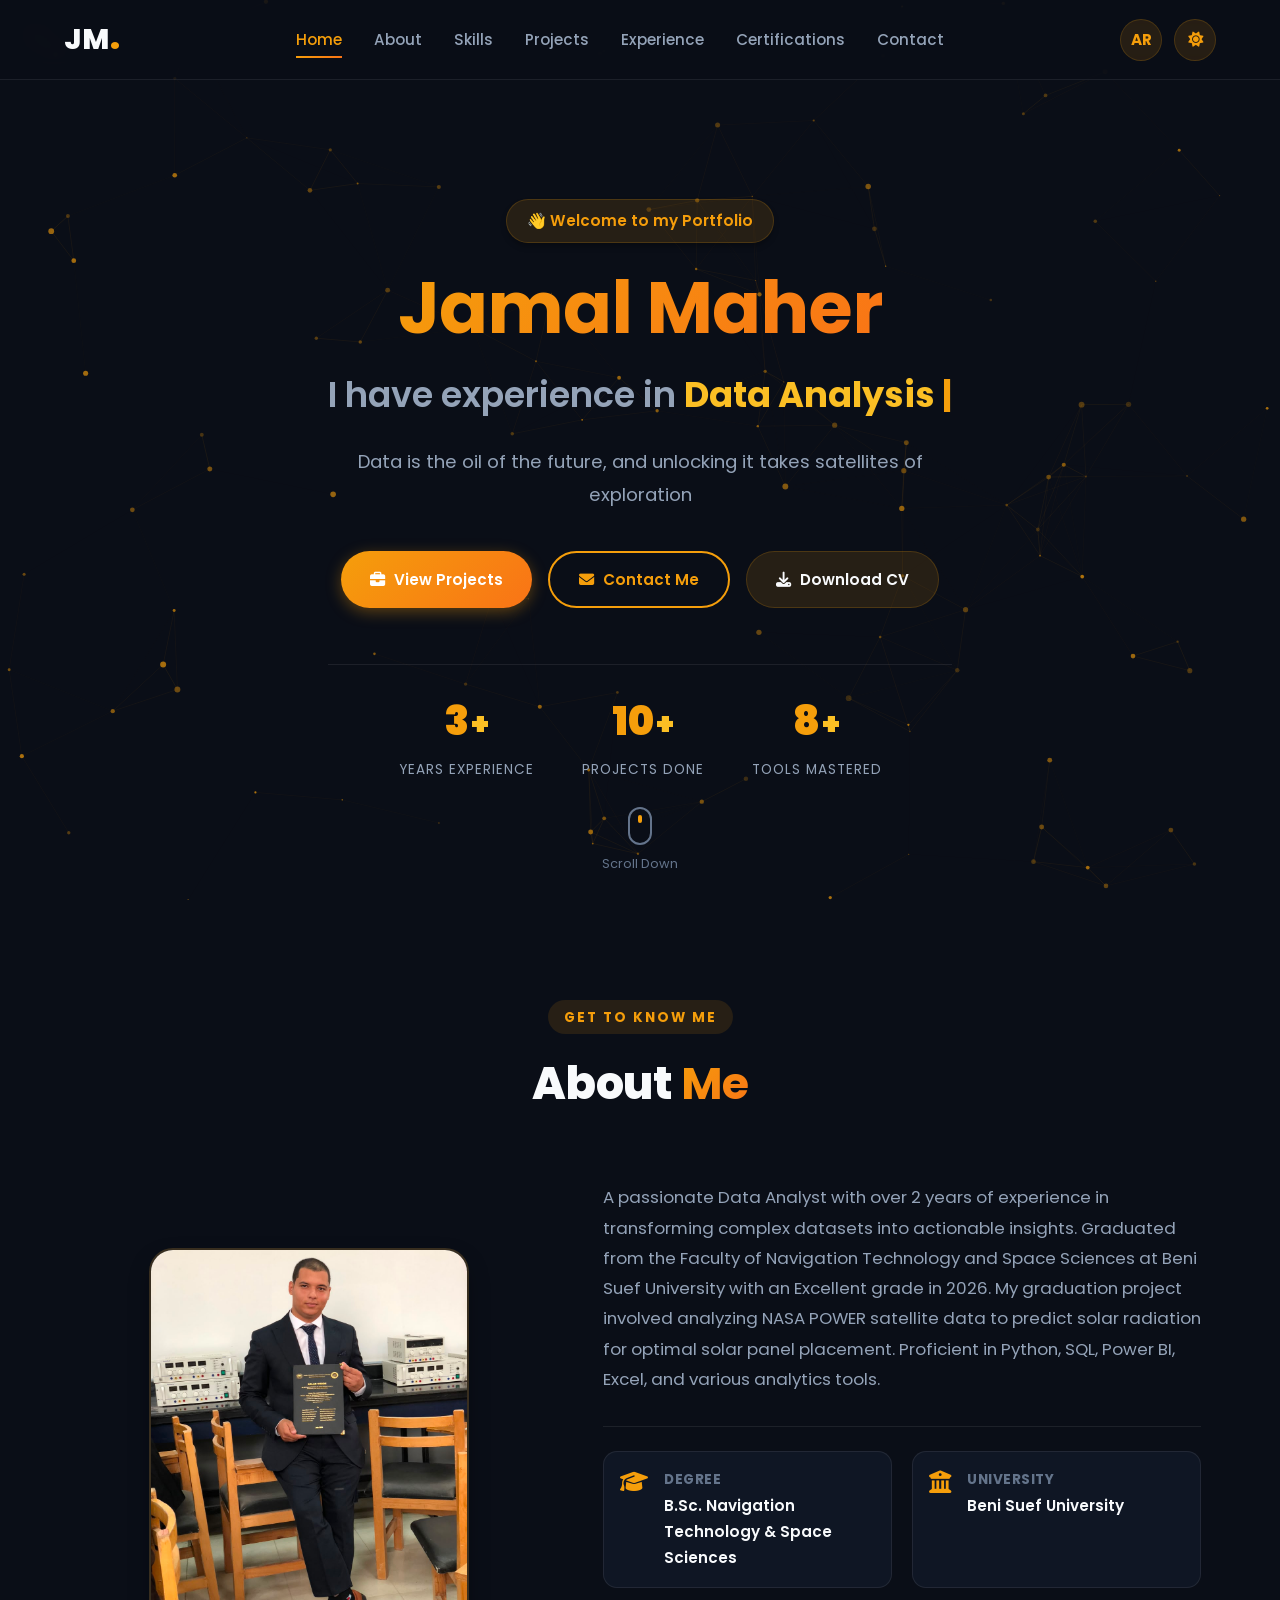
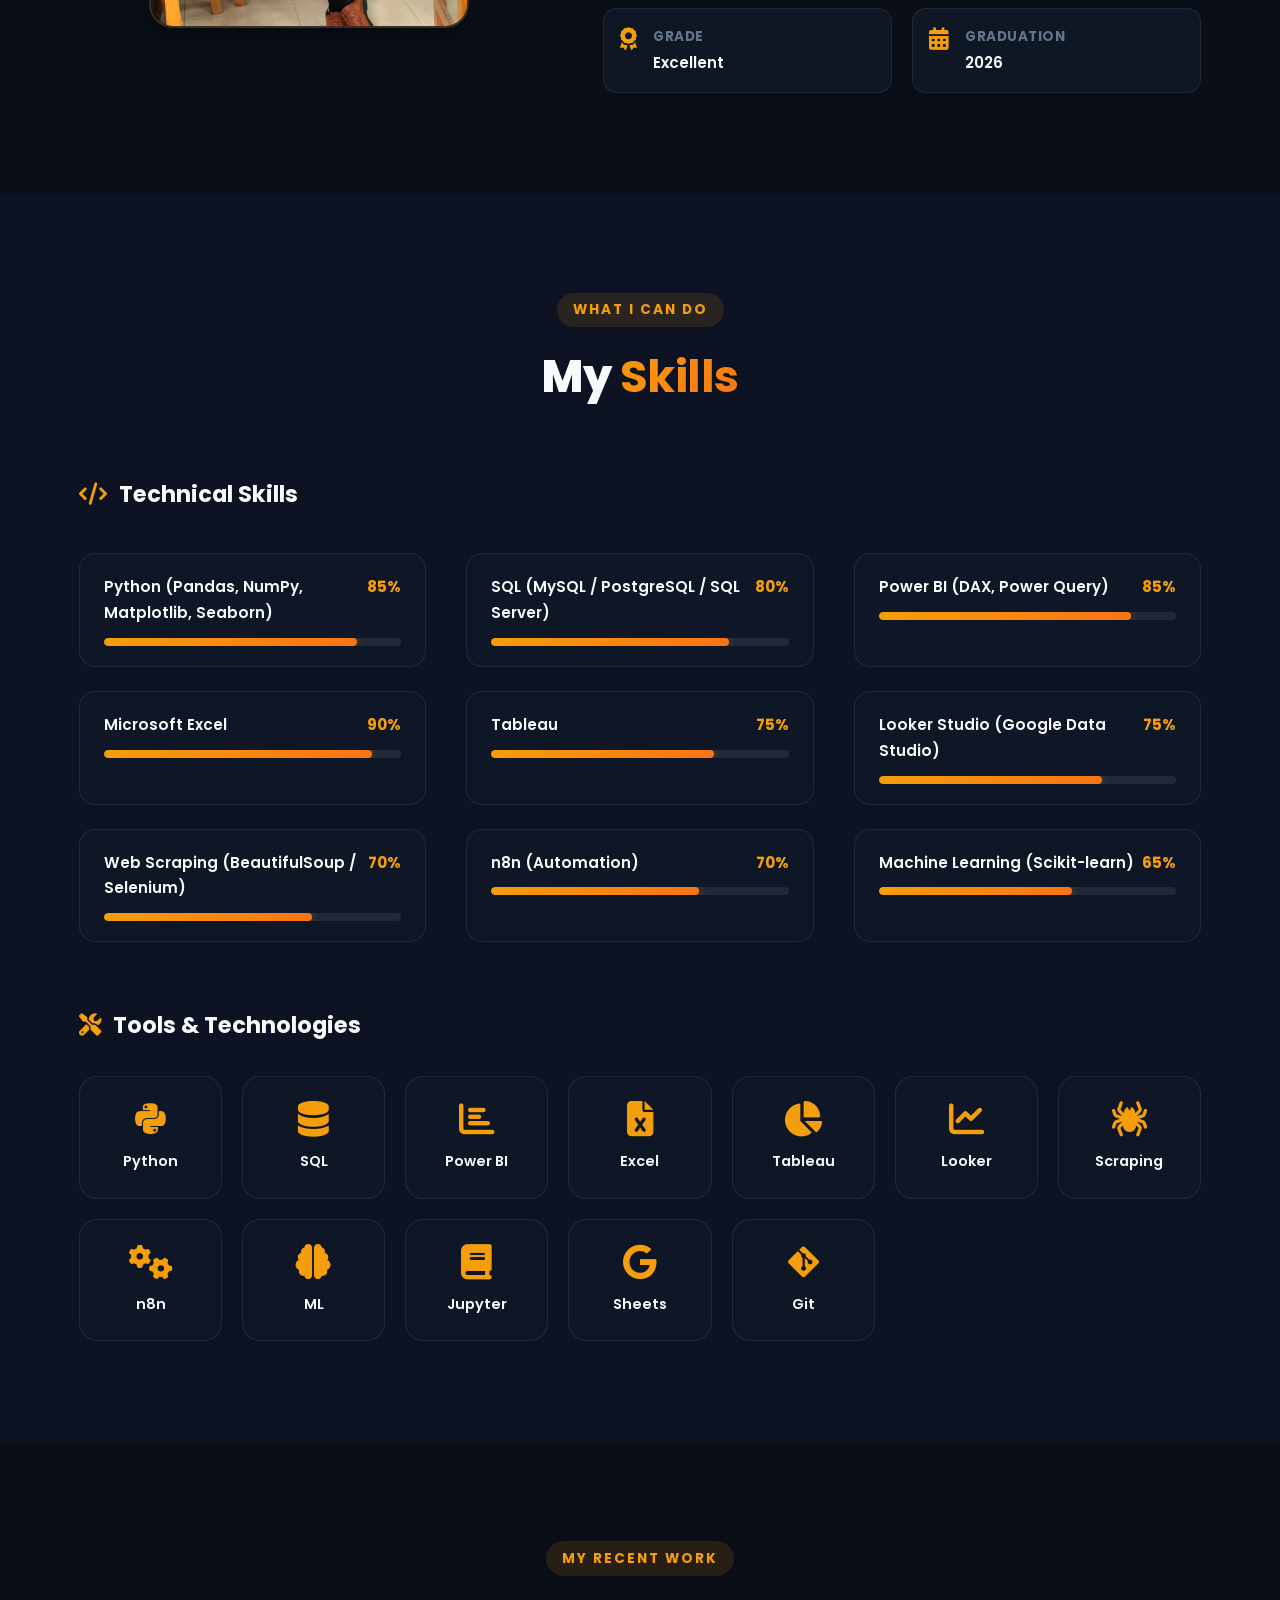
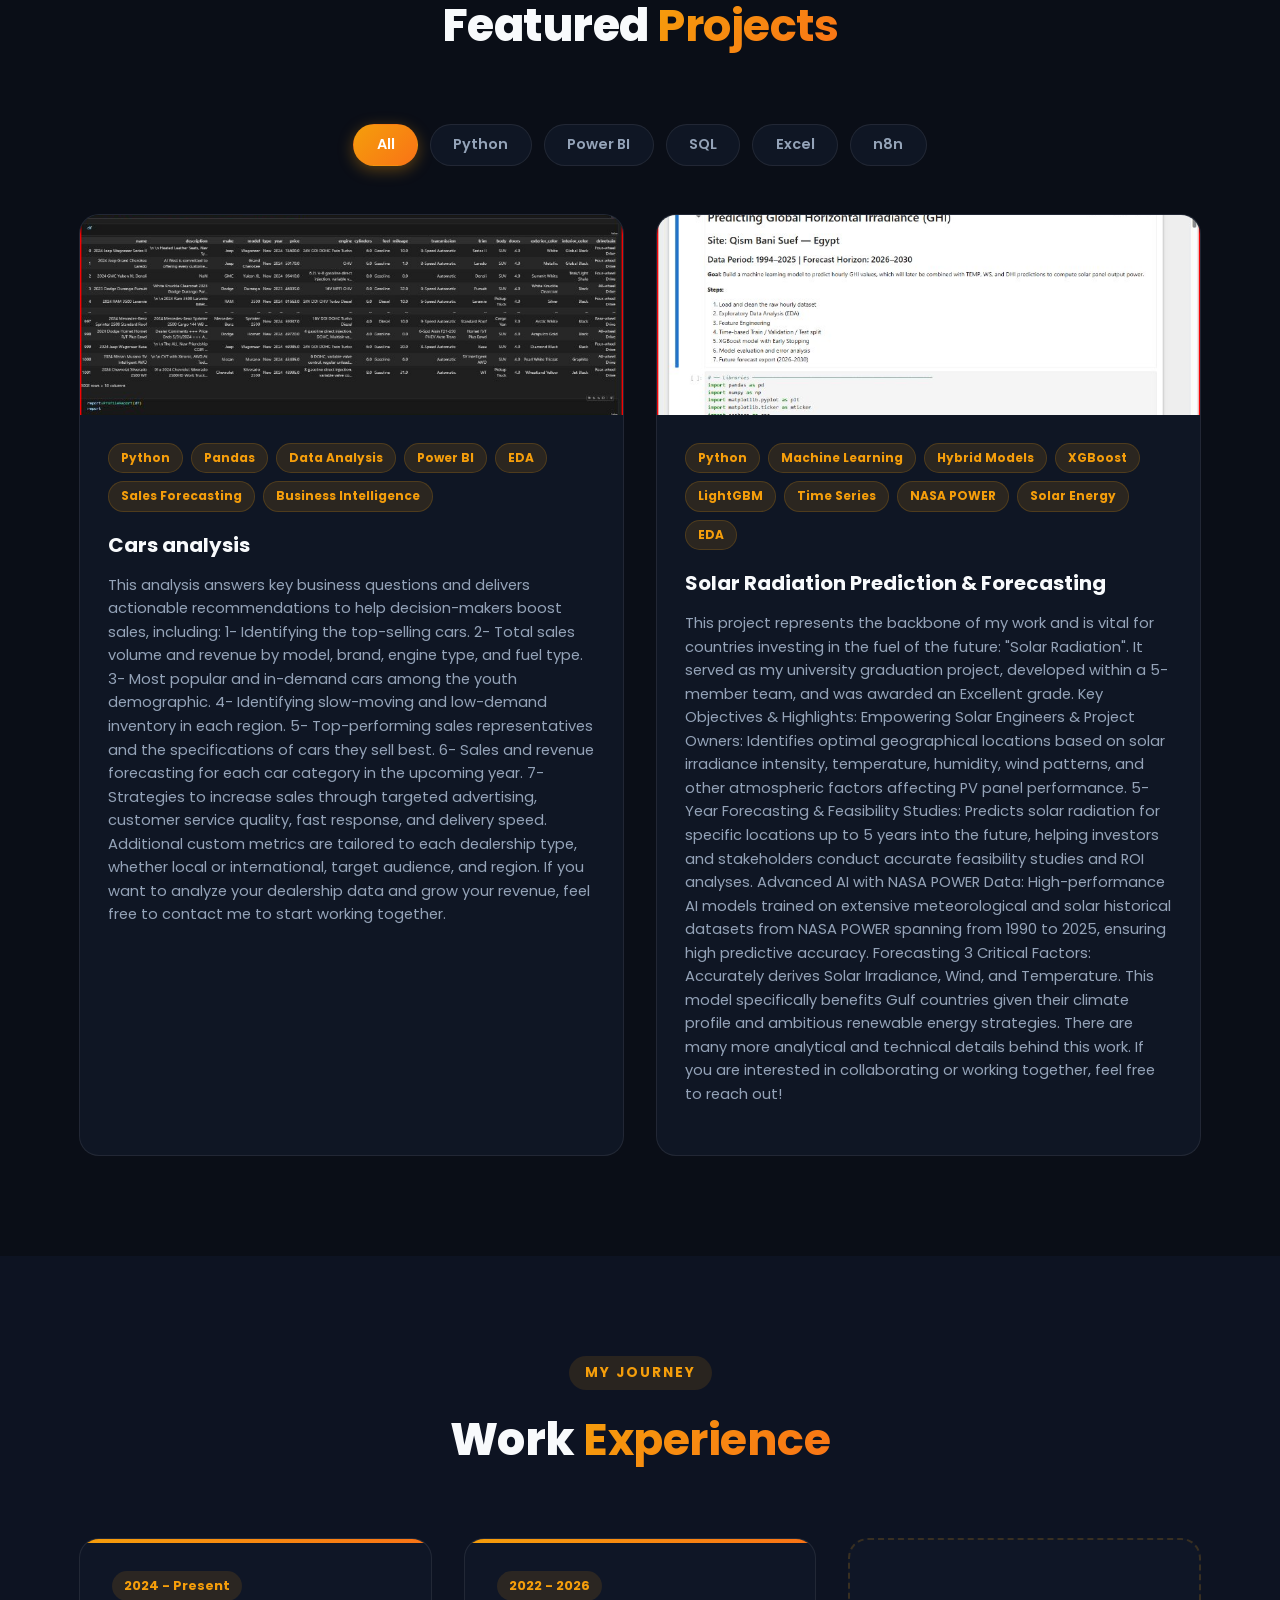
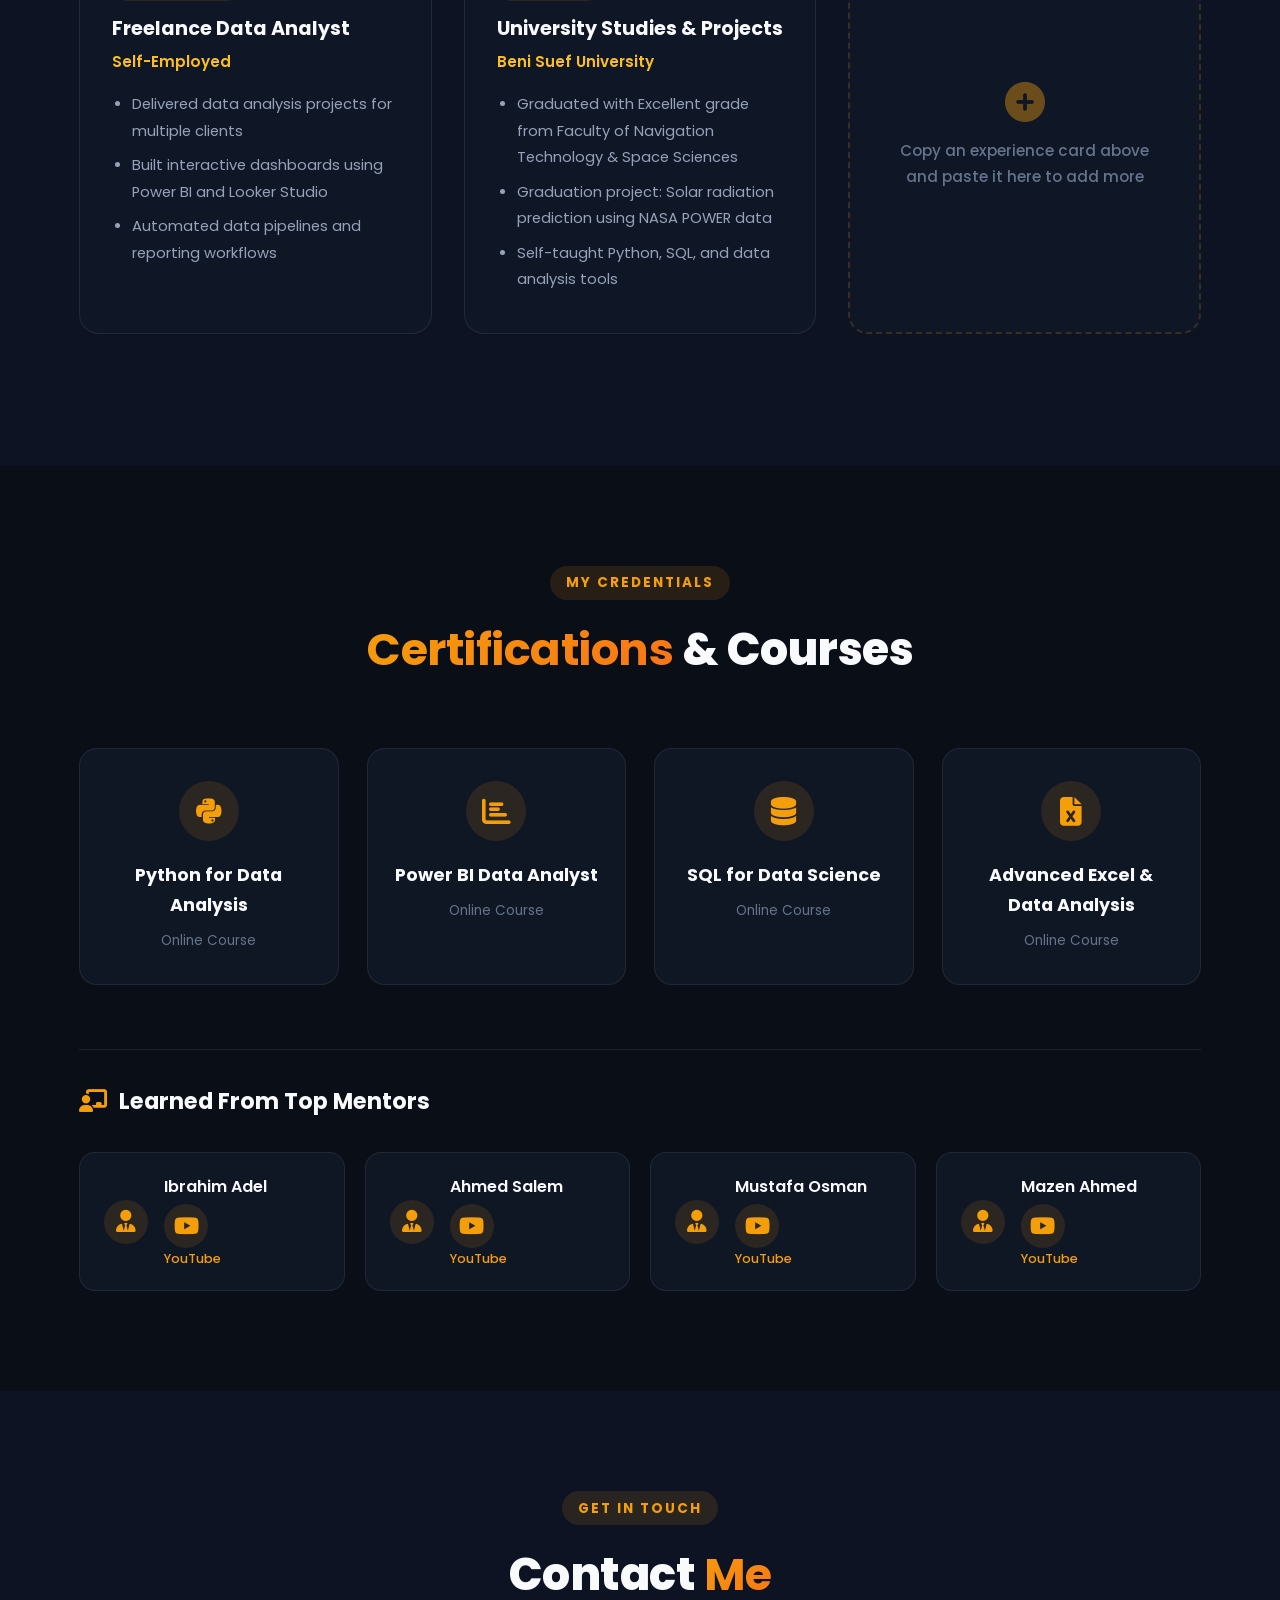
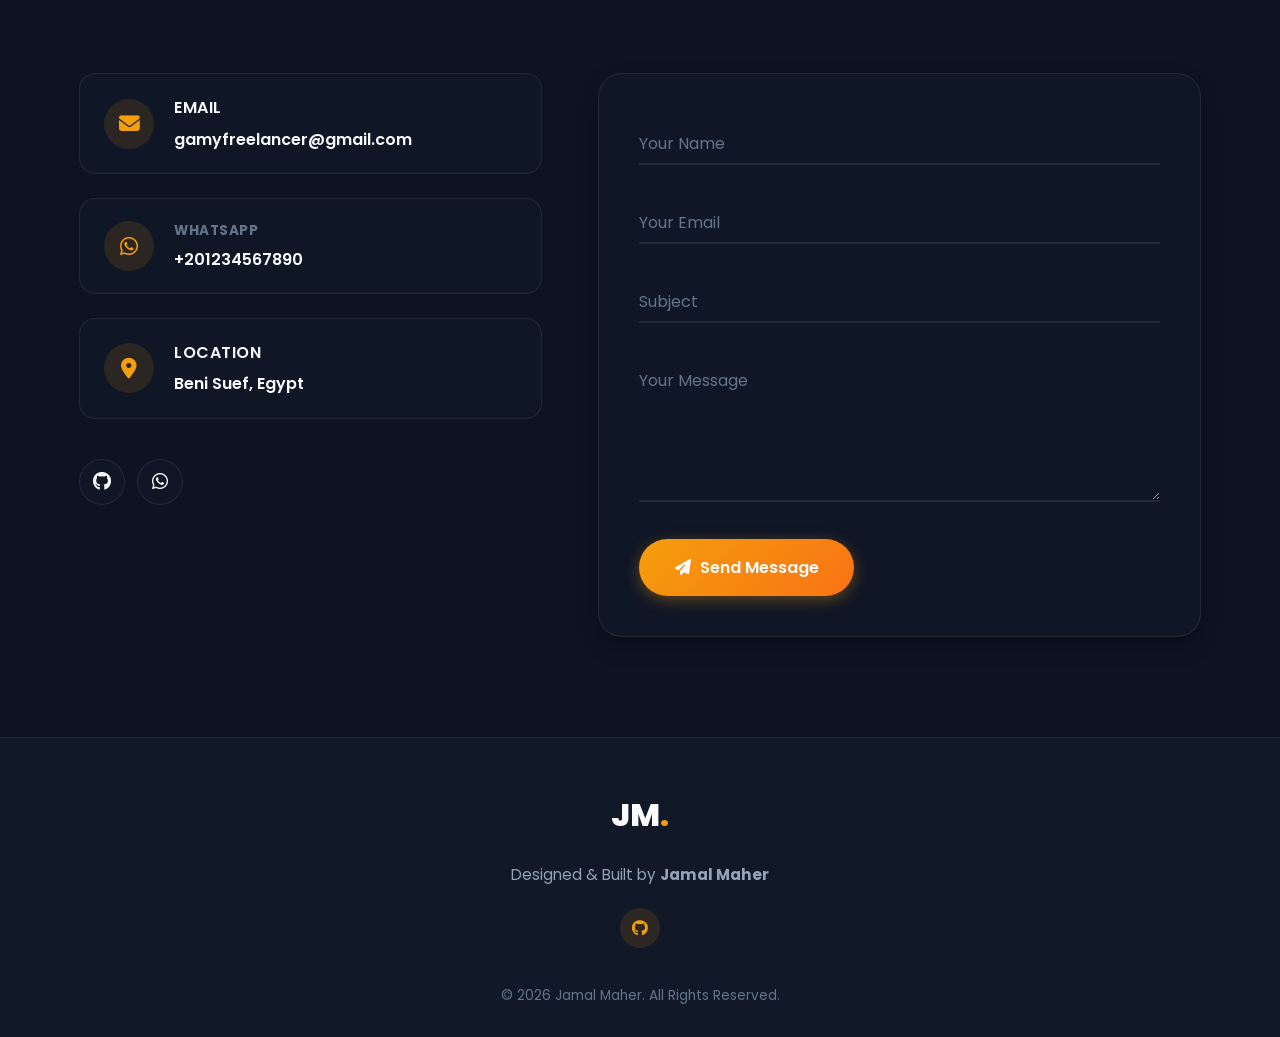
==== commit e672d119: "Add files via upload" ====
--- a/index.html
+++ b/index.html
@@ -480,6 +480,58 @@
                         </p>
                     </div>
                 </div>
+
+                <div class="project-card reveal" data-category="python">
+                    <div class="project-image">
+                        <img src="[data-uri]" alt="Solar Radiation Prediction & Forecasting">
+                        <div class="project-overlay">
+                            <div class="project-links">
+                                
+                                <a href="https://github.com/gamyfreelancer-web/Solar-Radiation-Prediction-Forecastin" target="_blank" class="project-link" title="View Code (GitHub / Kaggle)"><i class="fab fa-github"></i></a>
+                                <a href="https://drive.google.com/drive/folders/1hU6sMVjyvoLZku5dpg97eJ2bDG7RXS8S?usp=sharing" target="_blank" class="project-link" title="Download Python Notebook (.ipynb) & Dataset"><i class="fas fa-file-download"></i></a>
+                            </div>
+                        </div>
+                    </div>
+                    <div class="project-info">
+                        <div class="project-tags">
+                            <span class="project-tag">Python</span>
+                            <span class="project-tag">Machine Learning</span>
+                            <span class="project-tag">Hybrid Models</span>
+                            <span class="project-tag">XGBoost</span>
+                            <span class="project-tag">LightGBM</span>
+                            <span class="project-tag">Time Series</span>
+                            <span class="project-tag">NASA POWER</span>
+                            <span class="project-tag">Solar Energy</span>
+                            <span class="project-tag">EDA</span>
+                        </div>
+                        <h3 class="project-title">
+                            <span class="lang-en">Solar Radiation Prediction & Forecasting</span>
+                            <span class="lang-ar">التنبؤ بالإشعاع الشمسي (GHI & DHI Forecasting)</span>
+                        </h3>
+                        <p class="project-desc">
+                            <span class="lang-en">This project represents the backbone of my work and is vital for countries investing in the fuel of the future: "Solar Radiation". It served as my university graduation project, developed within a 5-member team, and was awarded an Excellent grade.
+
+Key Objectives & Highlights:
+
+Empowering Solar Engineers & Project Owners: Identifies optimal geographical locations based on solar irradiance intensity, temperature, humidity, wind patterns, and other atmospheric factors affecting PV panel performance.
+5-Year Forecasting & Feasibility Studies: Predicts solar radiation for specific locations up to 5 years into the future, helping investors and stakeholders conduct accurate feasibility studies and ROI analyses.
+Advanced AI with NASA POWER Data: High-performance AI models trained on extensive meteorological and solar historical datasets from NASA POWER spanning from 1990 to 2025, ensuring high predictive accuracy.
+Forecasting 3 Critical Factors: Accurately derives Solar Irradiance, Wind, and Temperature. This model specifically benefits Gulf countries given their climate profile and ambitious renewable energy strategies.
+
+There are many more analytical and technical details behind this work. If you are interested in collaborating or working together, feel free to reach out!</span>
+                            <span class="lang-ar">عتبر هذا المشروع العمود الفقري لمشاريعي، وللدول التي تمتلك نفط المستقبل وهو «الإشعاع الشمسي». كان هذا المشروع عبارة عن مشروع تخرجي من الكلية ضمن فريق متميز مكون من 5 أفراد وحصلنا فيه على تقدير امتياز.
+
+أبرز أهداف ومهام المشروع:
+
+مساعدة أصحاب المشاريع ومهندسي الألواح الشمسية: في تحديد أفضل المواقع الجغرافية من حيث شدة الإشعاع، درجات الحرارة، الرطوبة، وسرعة الرياح وغيرها من العوامل الجوية المؤثرة على كفاءة وقدرة الألواح.
+التنبؤ المستقبلي ودراسات الجدوى: التنبؤ بالإشعاع الشمسي لنقطة جغرافية محددة على مدار 5 سنوات قادمة لمساعدة المستثمرين والشركات في حساب العائد الاقتصادي بدقة وما إذا كانت المنطقة مجدية استثمارياً.
+الذكاء الاصطناعي وبيانات NASA: تدريب نماذج ذكاء اصطناعي متقدمة على بيانات الطقس والإشعاع التاريخية من موقع NASA POWER للفترة من 1990 إلى 2025، مما منح النموذج دقة أداء عالية جداً.
+التنبؤ بالعوامل الأساسية: استنتاج 3 عناصر جوهرية (الإشعاع الشمسي، الرياح، ودرجة الحرارة)، ويخدم هذا النموذج دول الخليج بوجه خاص نظراً لطبيعتها المناخية ومشاريع الطاقة الواعدة بها.
+
+توجد تفاصيل تقنية وتحليلية أخرى عديدة للمشروع.. إن كنت ترغب بالتعاون أو العمل معي يسعدني تواصلك!</span>
+                        </p>
+                    </div>
+                </div>
             </div>
         </div>
     </section>
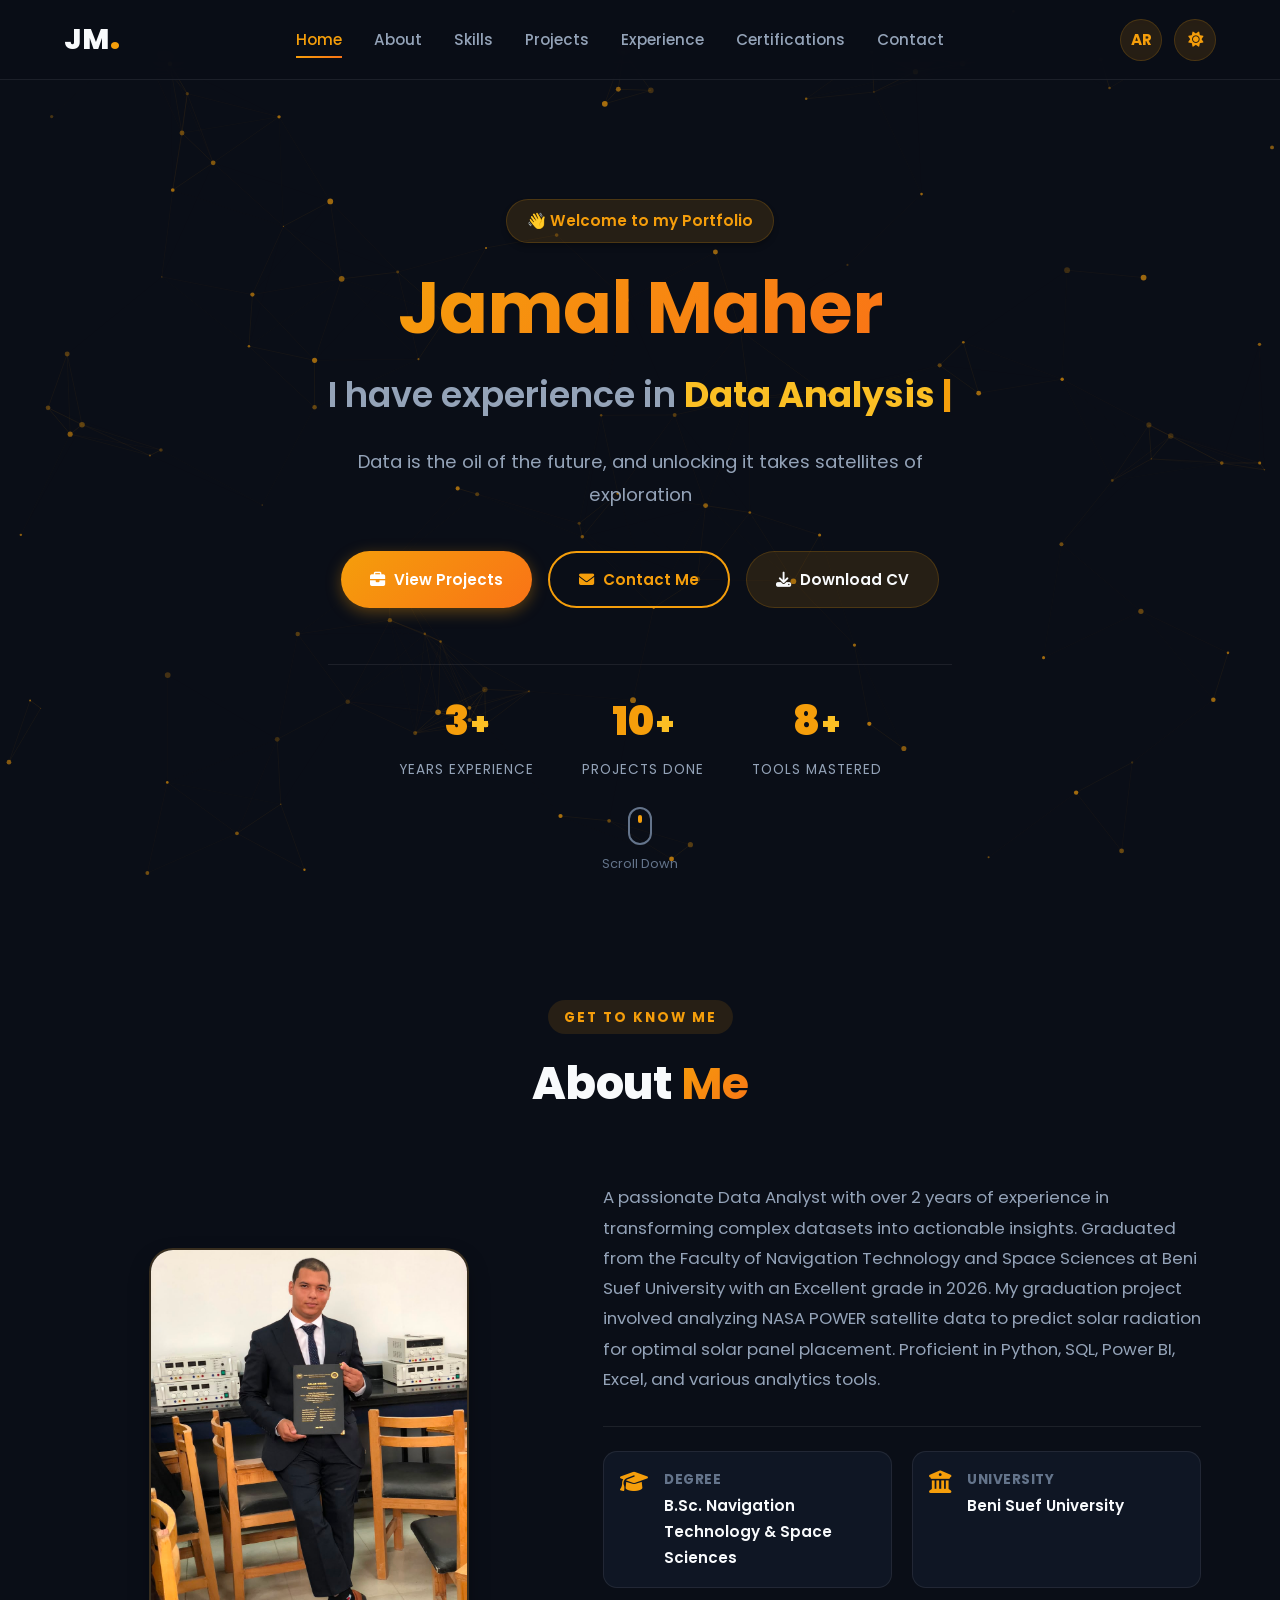
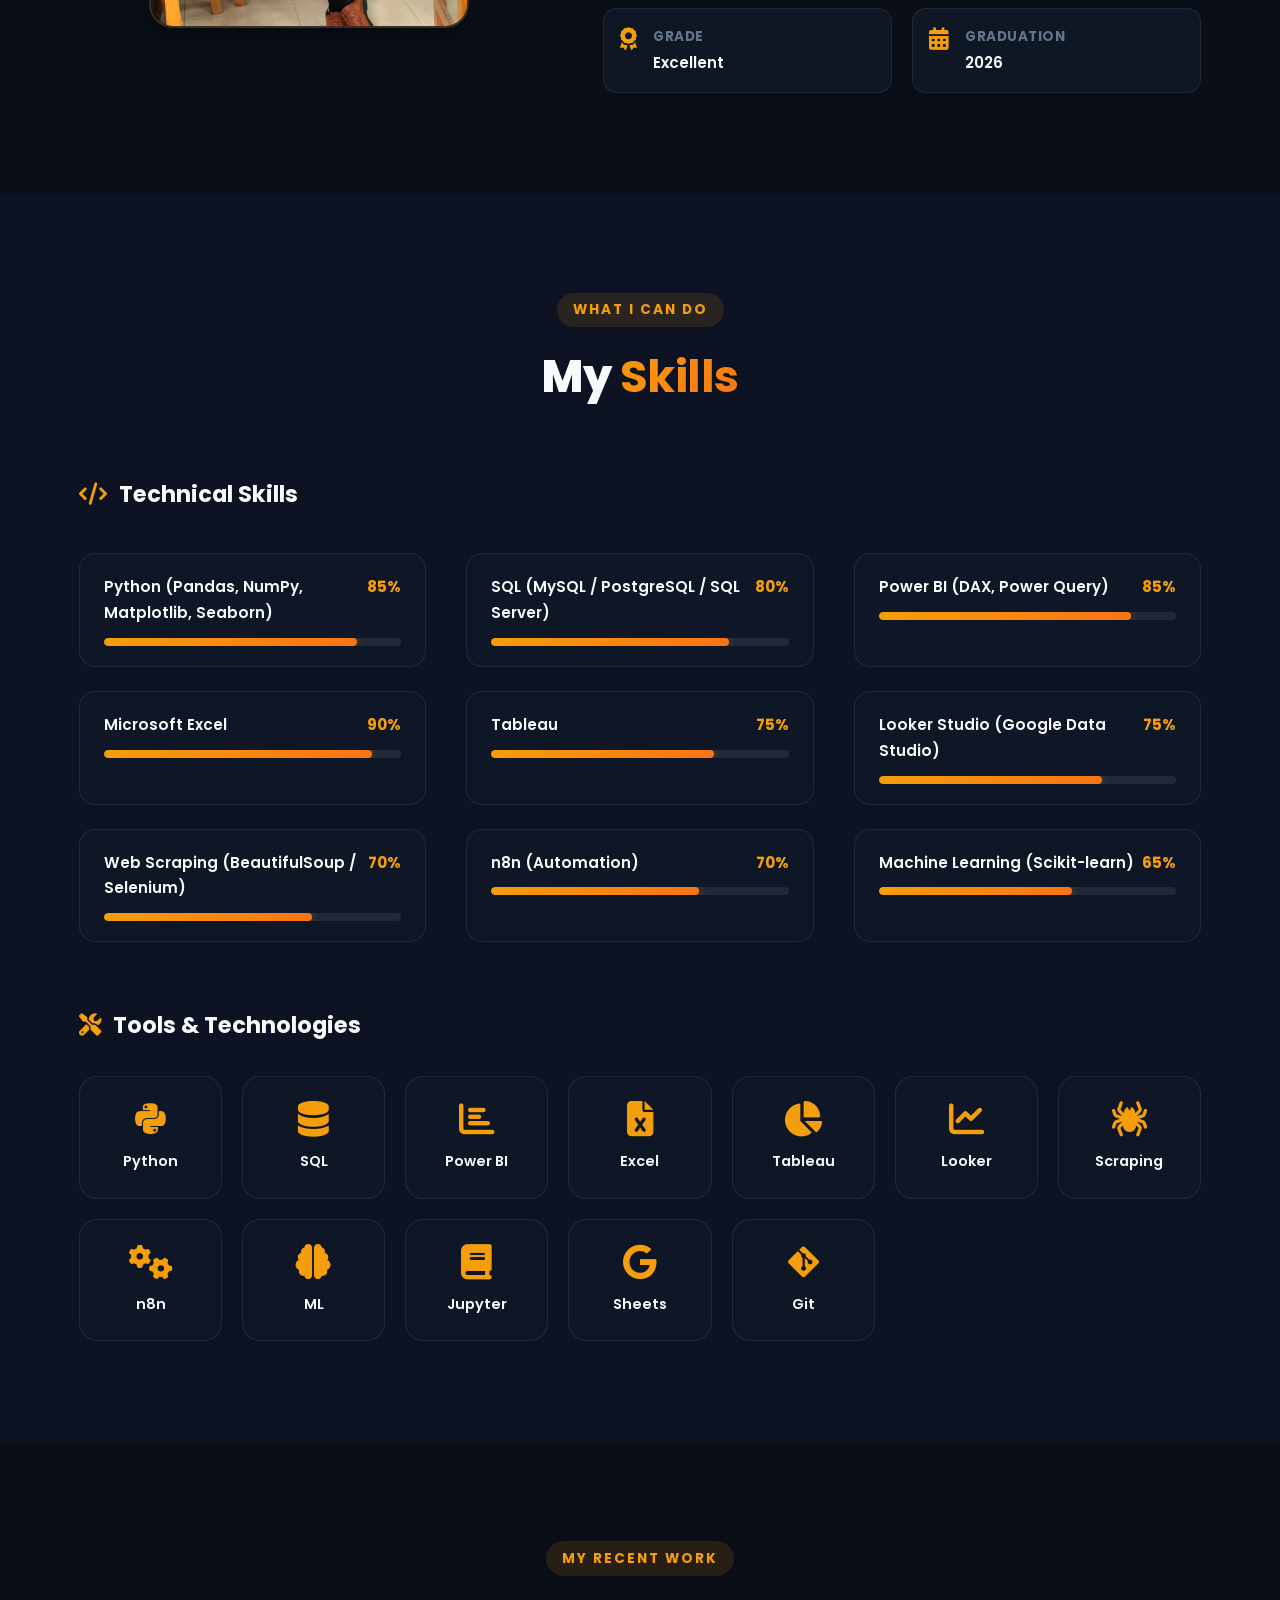
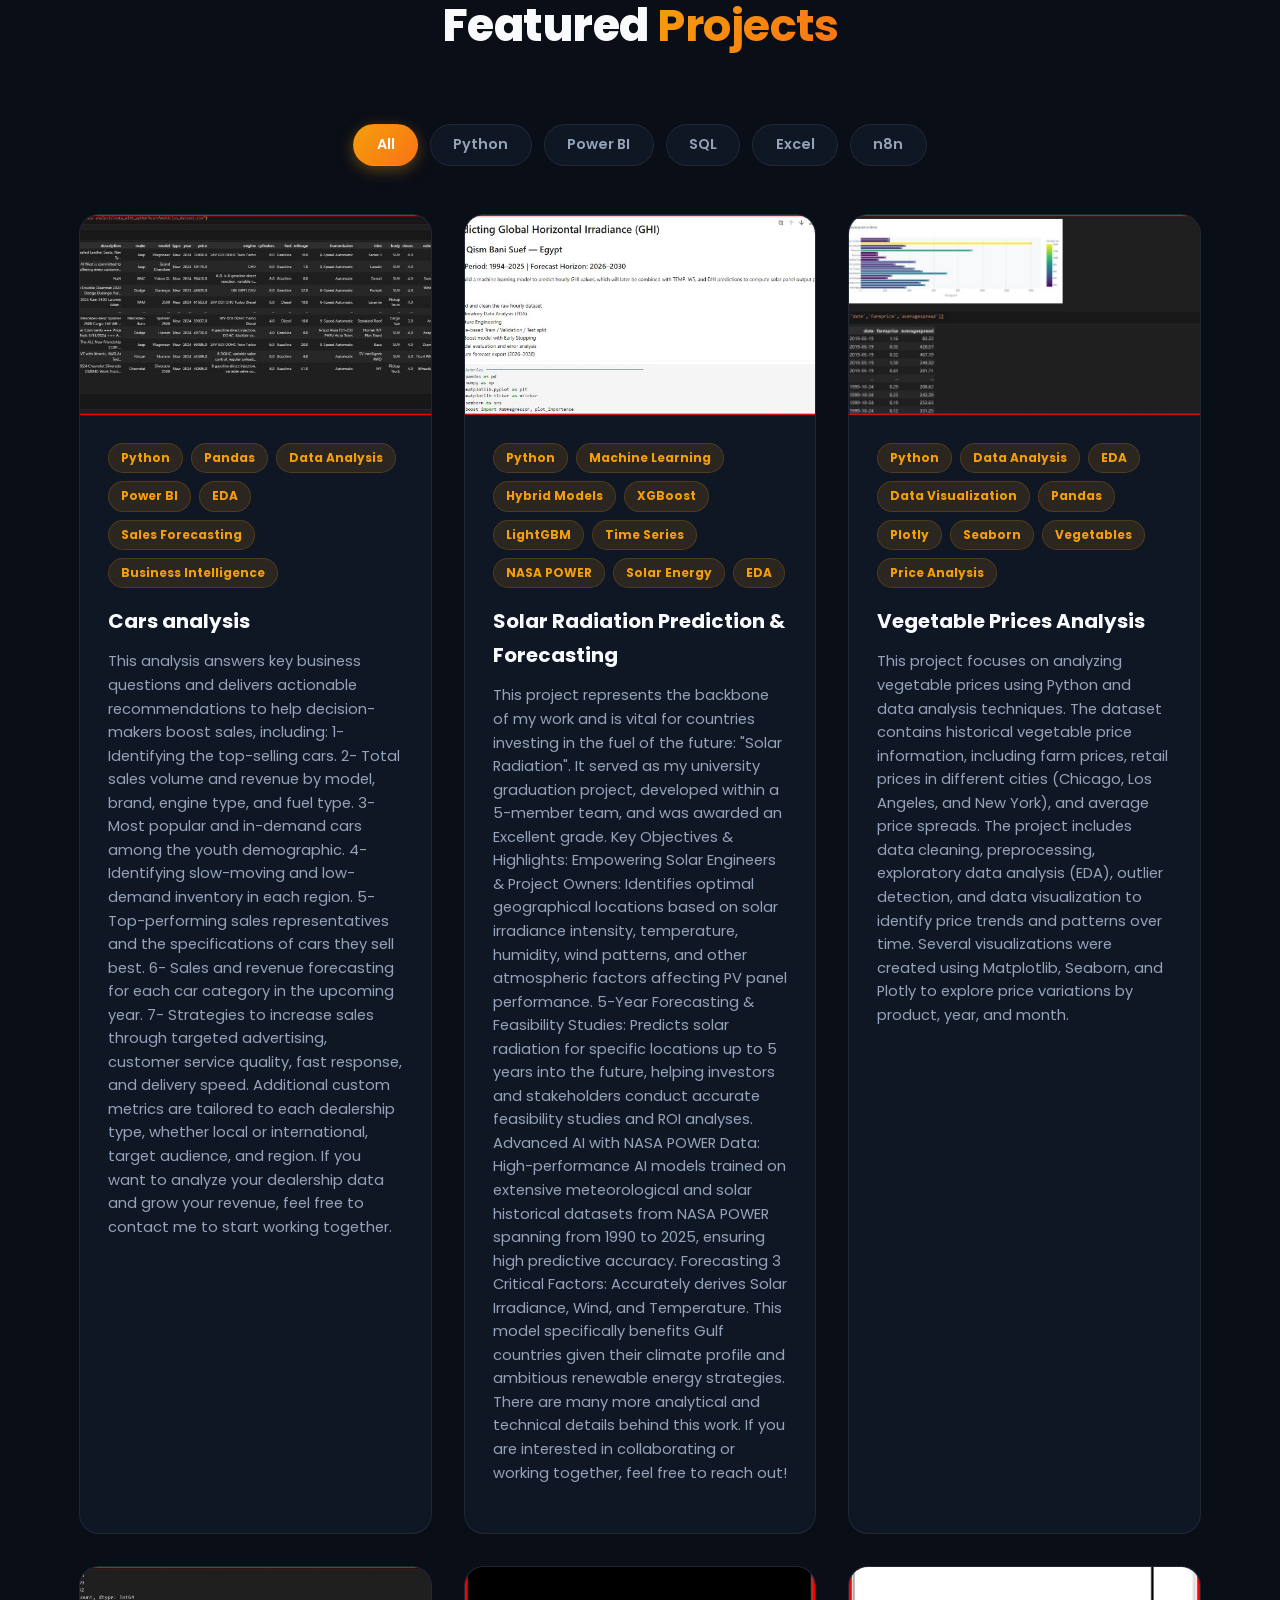
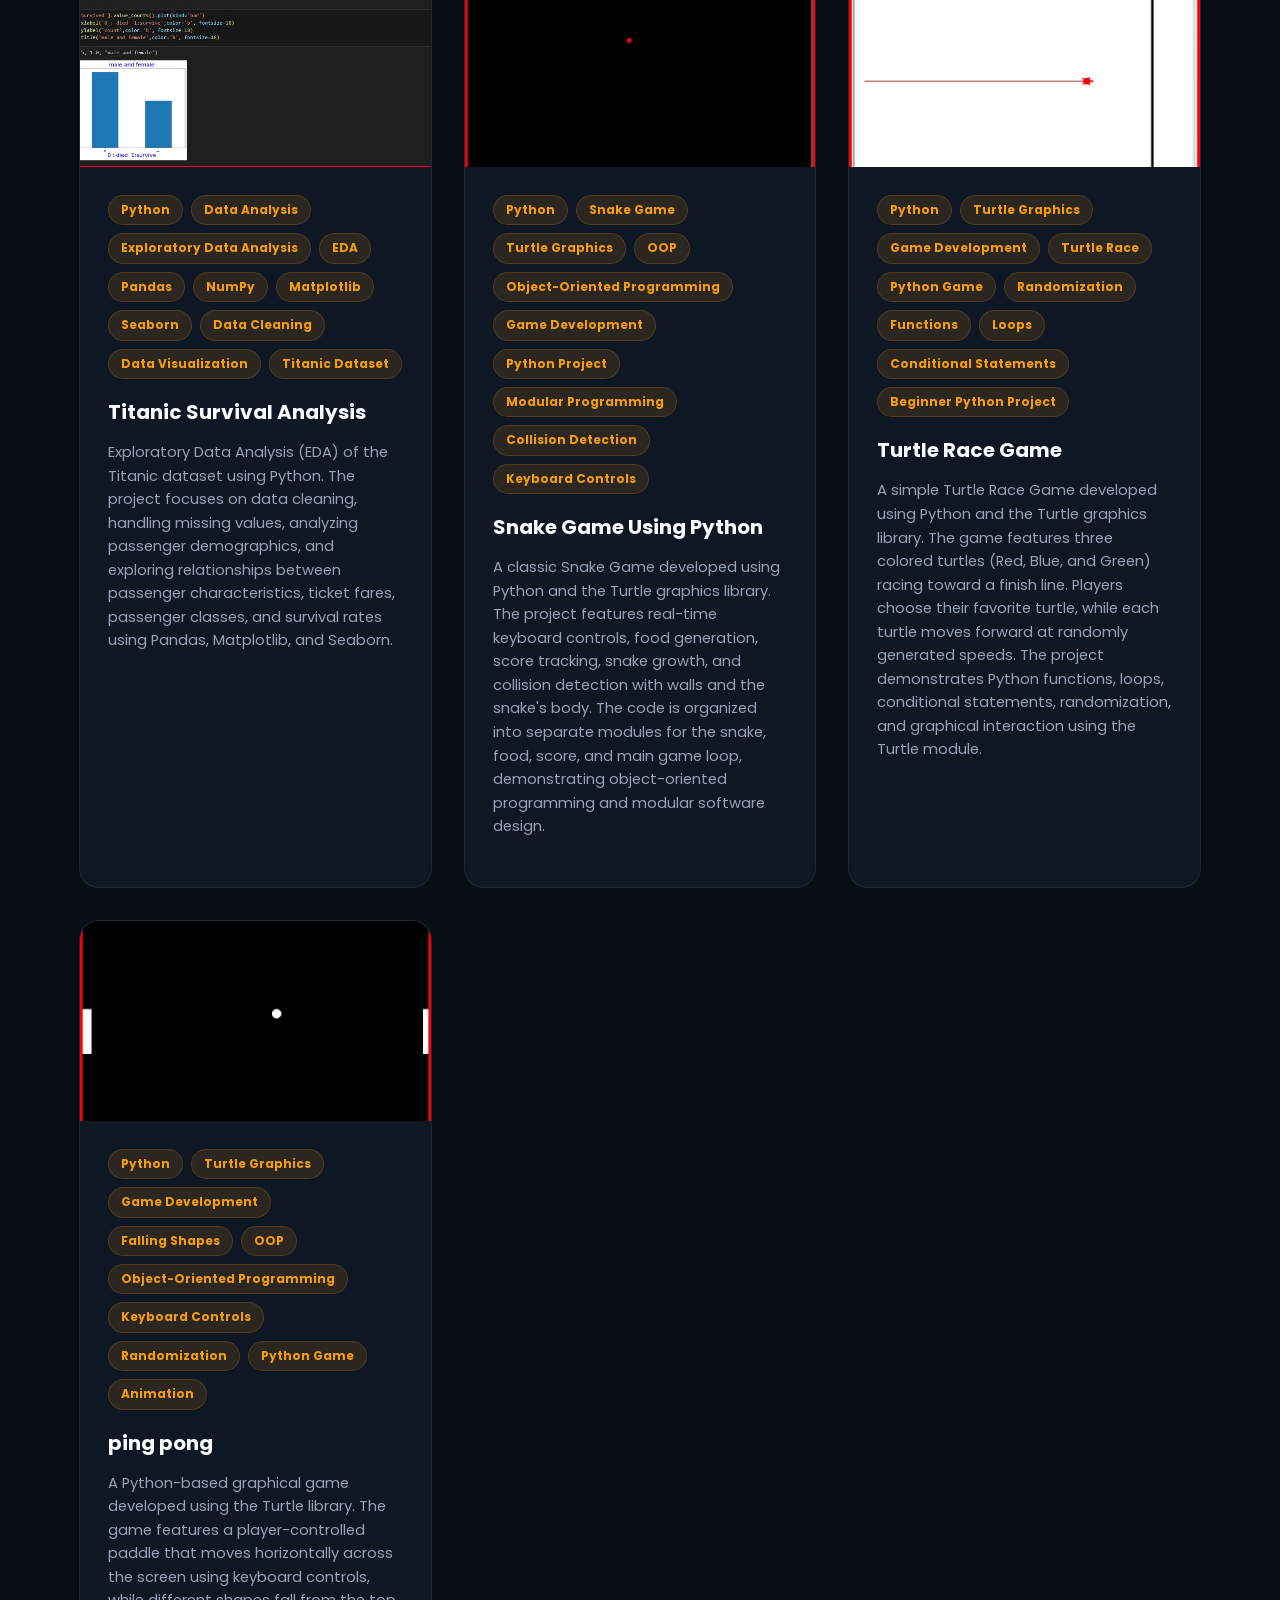
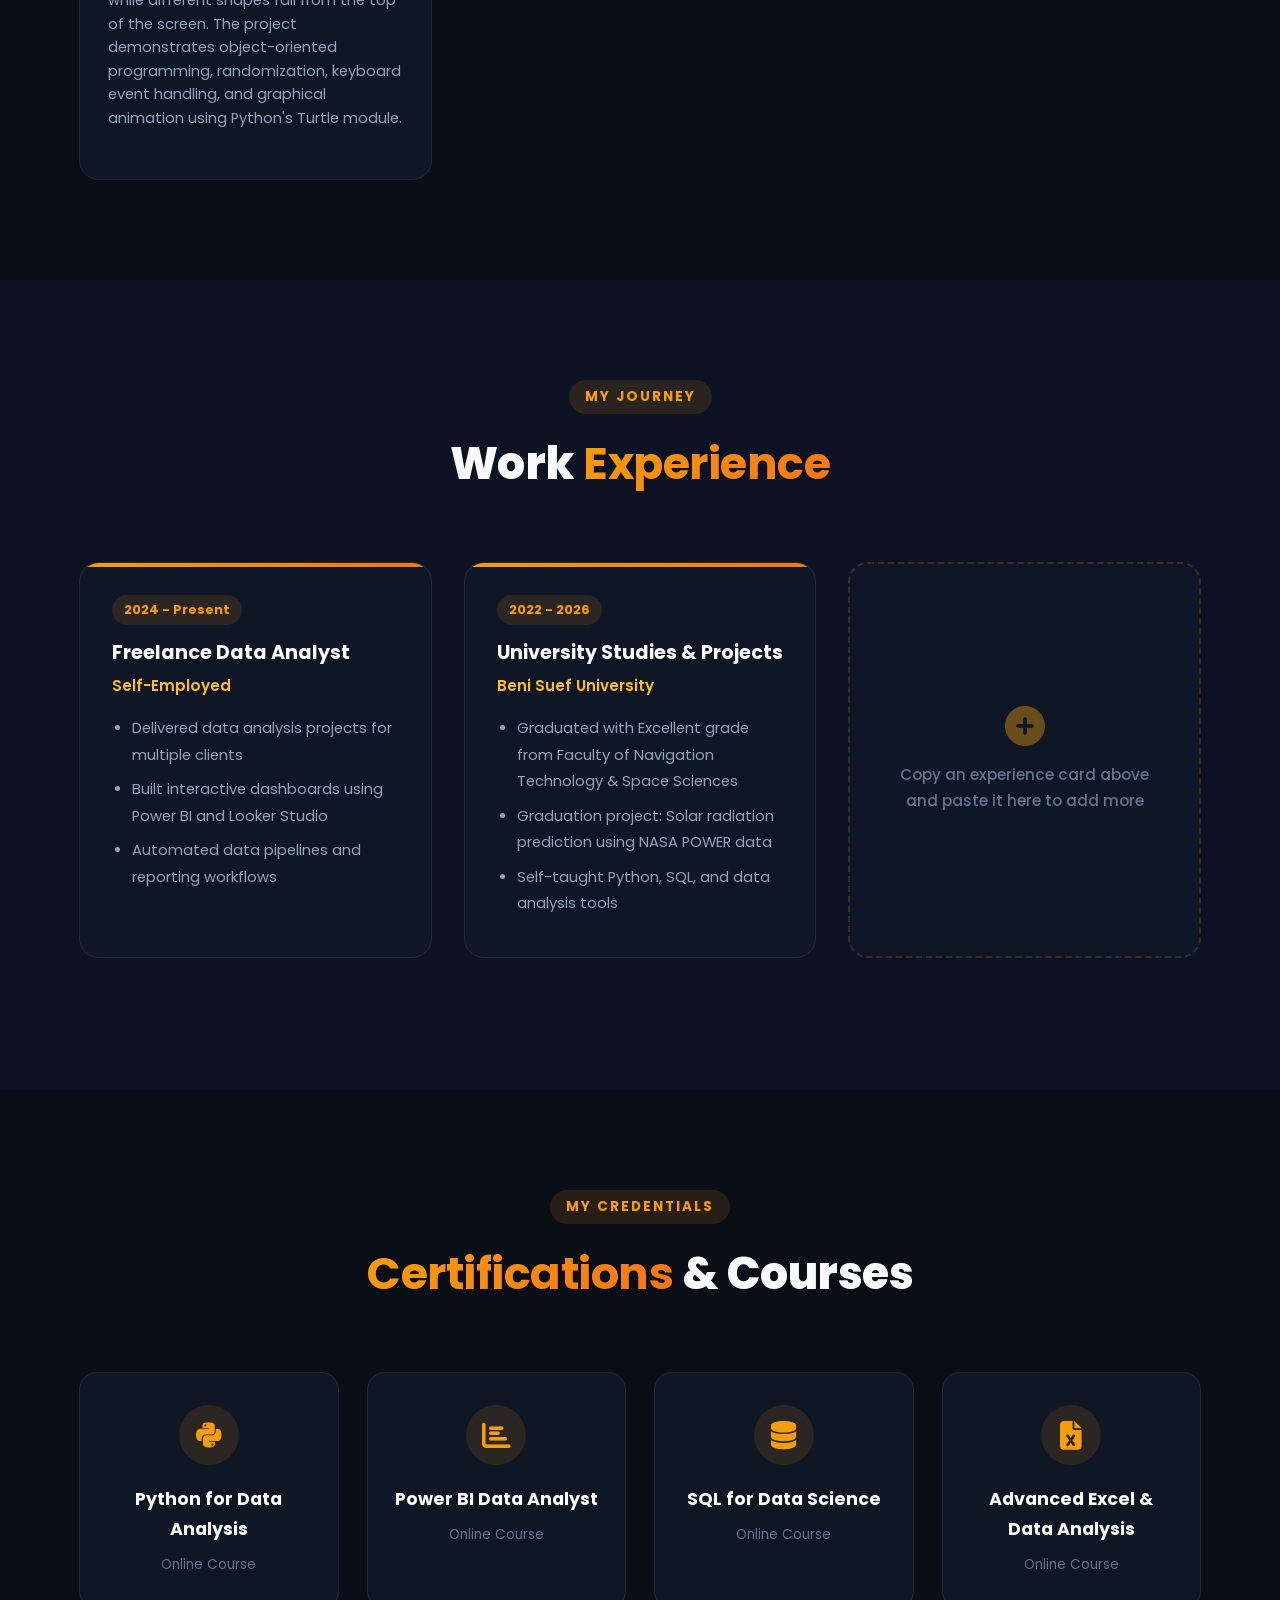
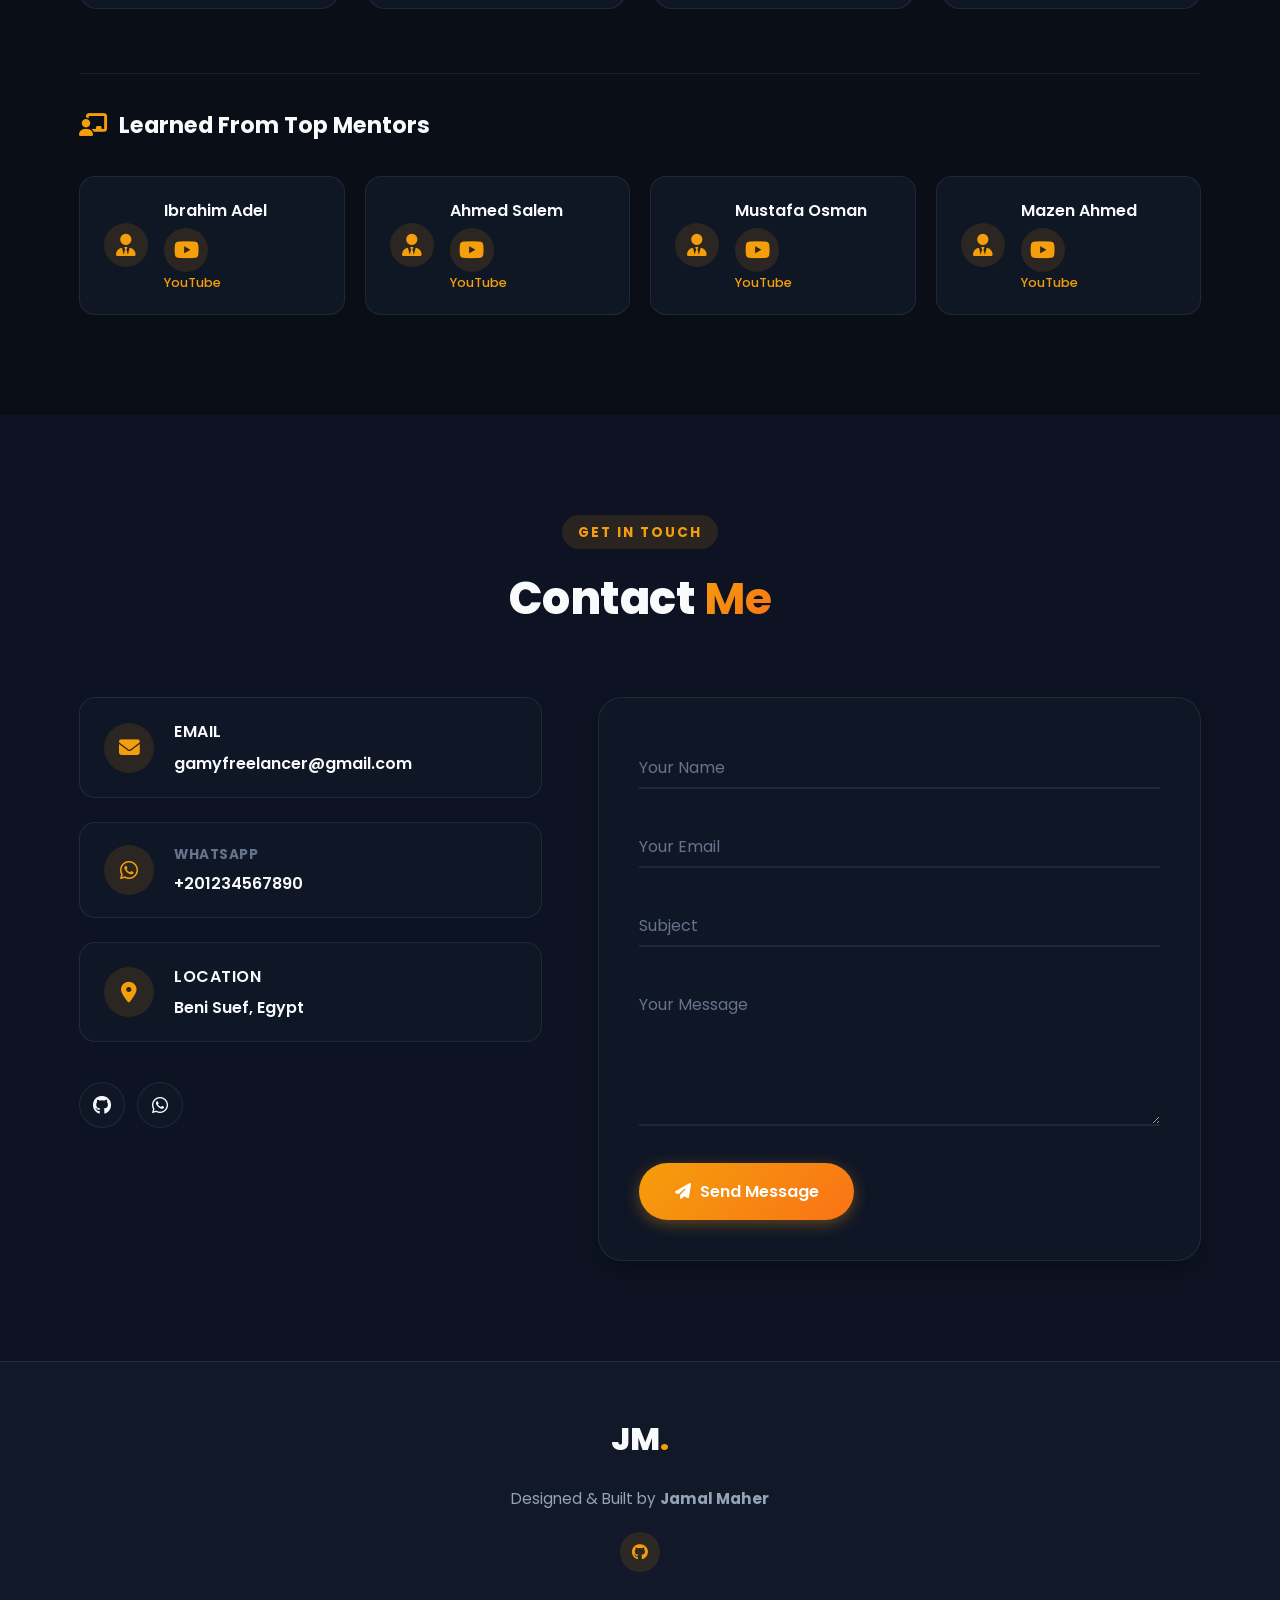
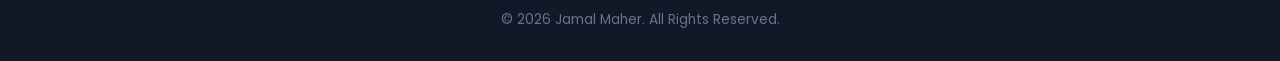
==== commit 759580e9: "Add files via upload" ====
--- a/index.html
+++ b/index.html
@@ -532,6 +532,189 @@
                         </p>
                     </div>
                 </div>
+
+                <div class="project-card reveal" data-category="python">
+                    <div class="project-image">
+                        <img src="[data-uri]" alt="Vegetable Prices Analysis">
+                        <div class="project-overlay">
+                            <div class="project-links">
+                                
+                                <a href="https://github.com/gamyfreelancer-web/Vegetable-Prices-Analysis" target="_blank" class="project-link" title="View Code (GitHub / Kaggle)"><i class="fab fa-github"></i></a>
+                                <a href="https://drive.google.com/drive/folders/1CdFHHheSI-DOtlbElLANG4i3seeeBGgT?usp=sharing" target="_blank" class="project-link" title="Vegetable Prices Analysis – Python Jupyter Notebook"><i class="fas fa-file-download"></i></a>
+                            </div>
+                        </div>
+                    </div>
+                    <div class="project-info">
+                        <div class="project-tags">
+                            <span class="project-tag">Python</span>
+                            <span class="project-tag">Data Analysis</span>
+                            <span class="project-tag">EDA</span>
+                            <span class="project-tag">Data Visualization</span>
+                            <span class="project-tag">Pandas</span>
+                            <span class="project-tag">Plotly</span>
+                            <span class="project-tag">Seaborn</span>
+                            <span class="project-tag">Vegetables</span>
+                            <span class="project-tag">Price Analysis</span>
+                        </div>
+                        <h3 class="project-title">
+                            <span class="lang-en">Vegetable Prices Analysis</span>
+                            <span class="lang-ar">تحليل أسعار الخضروات</span>
+                        </h3>
+                        <p class="project-desc">
+                            <span class="lang-en">This project focuses on analyzing vegetable prices using Python and data analysis techniques. The dataset contains historical vegetable price information, including farm prices, retail prices in different cities (Chicago, Los Angeles, and New York), and average price spreads.
+
+The project includes data cleaning, preprocessing, exploratory data analysis (EDA), outlier detection, and data visualization to identify price trends and patterns over time.
+
+Several visualizations were created using Matplotlib, Seaborn, and Plotly to explore price variations by product, year, and month.</span>
+                            <span class="lang-ar">يهدف هذا المشروع إلى تحليل أسعار الخضروات باستخدام لغة Python وتقنيات تحليل البيانات. تحتوي مجموعة البيانات على معلومات تاريخية عن أسعار الخضروات، بما في ذلك أسعار المزارع وأسعار البيع بالتجزئة في عدة مدن مثل شيكاغو ولوس أنجلوس ونيويورك، بالإضافة إلى متوسط فروق الأسعار.
+
+يتضمن المشروع تنظيف البيانات ومعالجتها، والتحليل الاستكشافي (EDA)، واكتشاف القيم المتطرفة، وإنشاء تصورات بيانية لاكتشاف أنماط واتجاهات الأسعار بمرور الوقت.
+
+تم استخدام مكتبات Matplotlib وSeaborn وPlotly لإنشاء رسوم بيانية تساعد على فهم اختلاف الأسعار حسب نوع المنتج والسنة والشهر.</span>
+                        </p>
+                    </div>
+                </div>
+
+                <div class="project-card reveal" data-category="python">
+                    <div class="project-image">
+                        <img src="[data-uri]" alt="Titanic Survival Analysis">
+                        <div class="project-overlay">
+                            <div class="project-links">
+                                
+                                <a href="https://github.com/gamyfreelancer-web/Titanic-Survival-Data-Analysis" target="_blank" class="project-link" title="View Code (GitHub / Kaggle)"><i class="fab fa-github"></i></a>
+                                <a href="https://drive.google.com/drive/folders/1YoU7zxF4f9aVSenn3eEwubZf5wP6QP69?usp=sharing" target="_blank" class="project-link" title="Python Jupyter Notebook containing the full exploratory data analysis, data cleaning, statistical analysis, and data visualization of the Titanic dataset."><i class="fas fa-file-download"></i></a>
+                            </div>
+                        </div>
+                    </div>
+                    <div class="project-info">
+                        <div class="project-tags">
+                            <span class="project-tag">Python</span>
+                            <span class="project-tag">Data Analysis</span>
+                            <span class="project-tag">Exploratory Data Analysis</span>
+                            <span class="project-tag">EDA</span>
+                            <span class="project-tag">Pandas</span>
+                            <span class="project-tag">NumPy</span>
+                            <span class="project-tag">Matplotlib</span>
+                            <span class="project-tag">Seaborn</span>
+                            <span class="project-tag">Data Cleaning</span>
+                            <span class="project-tag">Data Visualization</span>
+                            <span class="project-tag">Titanic Dataset</span>
+                        </div>
+                        <h3 class="project-title">
+                            <span class="lang-en">Titanic Survival Analysis</span>
+                            <span class="lang-ar">تحليل بيانات الناجين من حادثة سفينة تايتانيك</span>
+                        </h3>
+                        <p class="project-desc">
+                            <span class="lang-en">Exploratory Data Analysis (EDA) of the Titanic dataset using Python. The project focuses on data cleaning, handling missing values, analyzing passenger demographics, and exploring relationships between passenger characteristics, ticket fares, passenger classes, and survival rates using Pandas, Matplotlib, and Seaborn.</span>
+                            <span class="lang-ar">مشروع تحليل استكشافي لبيانات ركاب سفينة Titanic باستخدام Python، بهدف تنظيف البيانات ومعالجة القيم المفقودة، وتحليل خصائص الركاب مثل العمر والجنس والدرجة التي كانوا يسافرون بها، ودراسة العلاقة بين هذه الخصائص ومعدلات النجاة، مع استخدام الرسوم البيانية لتوضيح النتائج واستخلاص الأنماط من البيانات.</span>
+                        </p>
+                    </div>
+                </div>
+
+                <div class="project-card reveal" data-category="python">
+                    <div class="project-image">
+                        <img src="[data-uri]" alt="Snake Game Using Python">
+                        <div class="project-overlay">
+                            <div class="project-links">
+                                
+                                <a href="https://github.com/gamyfreelancer-web/Snake-Game-Using-Python" target="_blank" class="project-link" title="View Code (GitHub / Kaggle)"><i class="fab fa-github"></i></a>
+                                <a href="https://drive.google.com/drive/folders/1aHXLge0Ws66y6P9h6VeePid35Z4wVdI1?usp=sharing" target="_blank" class="project-link" title="Python source files for a modular Snake Game, including the main game loop, snake movement and growth, random food generation, score tracking, and game-over logic."><i class="fas fa-file-download"></i></a>
+                            </div>
+                        </div>
+                    </div>
+                    <div class="project-info">
+                        <div class="project-tags">
+                            <span class="project-tag">Python</span>
+                            <span class="project-tag">Snake Game</span>
+                            <span class="project-tag">Turtle Graphics</span>
+                            <span class="project-tag">OOP</span>
+                            <span class="project-tag">Object-Oriented Programming</span>
+                            <span class="project-tag">Game Development</span>
+                            <span class="project-tag">Python Project</span>
+                            <span class="project-tag">Modular Programming</span>
+                            <span class="project-tag">Collision Detection</span>
+                            <span class="project-tag">Keyboard Controls</span>
+                        </div>
+                        <h3 class="project-title">
+                            <span class="lang-en">Snake Game Using Python</span>
+                            <span class="lang-ar">لعبة الثعبان</span>
+                        </h3>
+                        <p class="project-desc">
+                            <span class="lang-en">A classic Snake Game developed using Python and the Turtle graphics library. The project features real-time keyboard controls, food generation, score tracking, snake growth, and collision detection with walls and the snake's body. The code is organized into separate modules for the snake, food, score, and main game loop, demonstrating object-oriented programming and modular software design.</span>
+                            <span class="lang-ar">مشروع تطوير لعبة الثعبان التقليدية باستخدام لغة Python ومكتبة Turtle للرسم والتحريك. تتضمن اللعبة التحكم في حركة الثعبان باستخدام لوحة المفاتيح، وتوليد الطعام في أماكن عشوائية، وزيادة طول الثعبان والنتيجة عند تناول الطعام، بالإضافة إلى اكتشاف التصادم مع حدود الشاشة أو جسم الثعبان. تم تقسيم المشروع إلى ملفات مستقلة لتنظيم الكود وتطبيق مفاهيم البرمجة كائنية التوجه (OOP) والتصميم البرمجي Modular Programming.</span>
+                        </p>
+                    </div>
+                </div>
+
+                <div class="project-card reveal" data-category="python">
+                    <div class="project-image">
+                        <img src="[data-uri]" alt="Turtle Race Game">
+                        <div class="project-overlay">
+                            <div class="project-links">
+                                
+                                <a href="https://github.com/gamyfreelancer-web/Turtle-Race-Game" target="_blank" class="project-link" title="View Code (GitHub / Kaggle)"><i class="fab fa-github"></i></a>
+                                <a href="https://drive.google.com/drive/folders/1j1ZJpk-ShJpQCjvP1inECsCXRarG4tmh?usp=sharing" target="_blank" class="project-link" title="Python source code for a Turtle Race Game featuring three colored turtles, randomized movement speeds, player color selection, race simulation, and win/lose result display."><i class="fas fa-file-download"></i></a>
+                            </div>
+                        </div>
+                    </div>
+                    <div class="project-info">
+                        <div class="project-tags">
+                            <span class="project-tag">Python</span>
+                            <span class="project-tag">Turtle Graphics</span>
+                            <span class="project-tag">Game Development</span>
+                            <span class="project-tag">Turtle Race</span>
+                            <span class="project-tag">Python Game</span>
+                            <span class="project-tag">Randomization</span>
+                            <span class="project-tag">Functions</span>
+                            <span class="project-tag">Loops</span>
+                            <span class="project-tag">Conditional Statements</span>
+                            <span class="project-tag">Beginner Python Project</span>
+                        </div>
+                        <h3 class="project-title">
+                            <span class="lang-en">Turtle Race Game</span>
+                            <span class="lang-ar">سباق السلاحف</span>
+                        </h3>
+                        <p class="project-desc">
+                            <span class="lang-en">A simple Turtle Race Game developed using Python and the Turtle graphics library. The game features three colored turtles (Red, Blue, and Green) racing toward a finish line. Players choose their favorite turtle, while each turtle moves forward at randomly generated speeds. The project demonstrates Python functions, loops, conditional statements, randomization, and graphical interaction using the Turtle module.</span>
+                            <span class="lang-ar">مشروع تطوير لعبة سباق السلاحف باستخدام لغة Python ومكتبة Turtle Graphics. تحتوي اللعبة على ثلاث سلاحف بألوان مختلفة (الأحمر والأزرق والأخضر)، ويقوم اللاعب باختيار السلحفاة التي يتوقع فوزها قبل بدء السباق. تتحرك السلاحف بسرعات عشوائية حتى الوصول إلى خط النهاية، مع عرض نتيجة اللاعب سواء بالفوز أو الخسارة. يوضح المشروع استخدام الدوال (Functions)، والحلقات (Loops)، والشروط (Conditional Statements)، وتوليد الأرقام العشوائية (Randomization)، والتفاعل الرسومي.</span>
+                        </p>
+                    </div>
+                </div>
+
+                <div class="project-card reveal" data-category="python">
+                    <div class="project-image">
+                        <img src="[data-uri]" alt="ping pong">
+                        <div class="project-overlay">
+                            <div class="project-links">
+                                
+                                <a href="https://github.com/gamyfreelancer-web/Paddle" target="_blank" class="project-link" title="View Code (GitHub / Kaggle)"><i class="fab fa-github"></i></a>
+                                <a href="https://drive.google.com/drive/folders/1gz81BIdPSPRcHwo_3npuM64ufROyEDXB?usp=sharing" target="_blank" class="project-link" title="Python source files for a Falling Shapes Game, including the main game loop, player paddle movement, and falling shape animation using the Turtle graphics library."><i class="fas fa-file-download"></i></a>
+                            </div>
+                        </div>
+                    </div>
+                    <div class="project-info">
+                        <div class="project-tags">
+                            <span class="project-tag">Python</span>
+                            <span class="project-tag">Turtle Graphics</span>
+                            <span class="project-tag">Game Development</span>
+                            <span class="project-tag">Falling Shapes</span>
+                            <span class="project-tag">OOP</span>
+                            <span class="project-tag">Object-Oriented Programming</span>
+                            <span class="project-tag">Keyboard Controls</span>
+                            <span class="project-tag">Randomization</span>
+                            <span class="project-tag">Python Game</span>
+                            <span class="project-tag">Animation</span>
+                        </div>
+                        <h3 class="project-title">
+                            <span class="lang-en">ping pong</span>
+                            <span class="lang-ar">لعبه المضرب</span>
+                        </h3>
+                        <p class="project-desc">
+                            <span class="lang-en">A Python-based graphical game developed using the Turtle library. The game features a player-controlled paddle that moves horizontally across the screen using keyboard controls, while different shapes fall from the top of the screen. The project demonstrates object-oriented programming, randomization, keyboard event handling, and graphical animation using Python's Turtle module.</span>
+                            <span class="lang-ar">مشروع تطوير لعبة تفاعلية باستخدام لغة Python ومكتبة Turtle Graphics، حيث يتحكم اللاعب في منصة (Paddle) تتحرك أفقيًا باستخدام لوحة المفاتيح، بينما تسقط أشكال مختلفة من أعلى الشاشة. يهدف المشروع إلى تطبيق مفاهيم البرمجة كائنية التوجه (OOP)، والتحكم باستخدام لوحة المفاتيح، والحركة الرسومية، واستخدام التوليد العشوائي للأشكال، وتنظيم الكود في ملفات مستقلة.</span>
+                        </p>
+                    </div>
+                </div>
             </div>
         </div>
     </section>
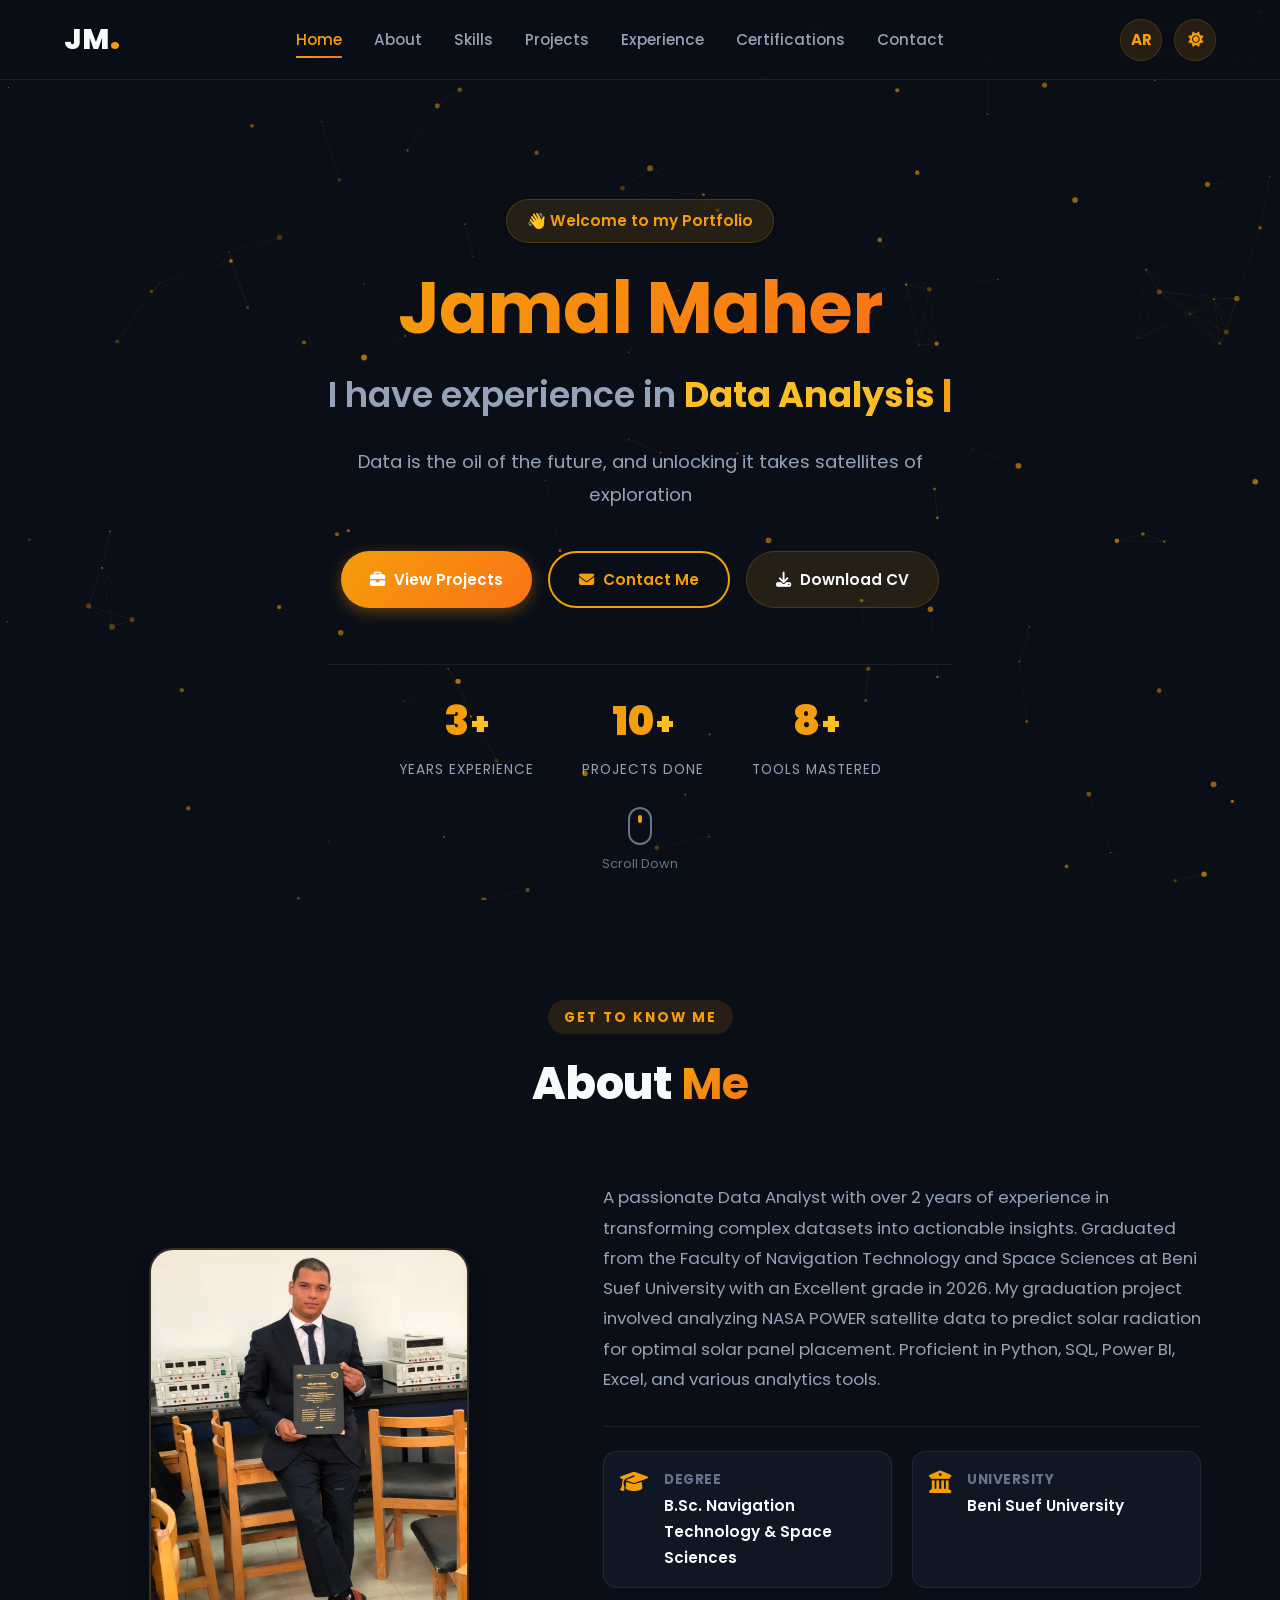
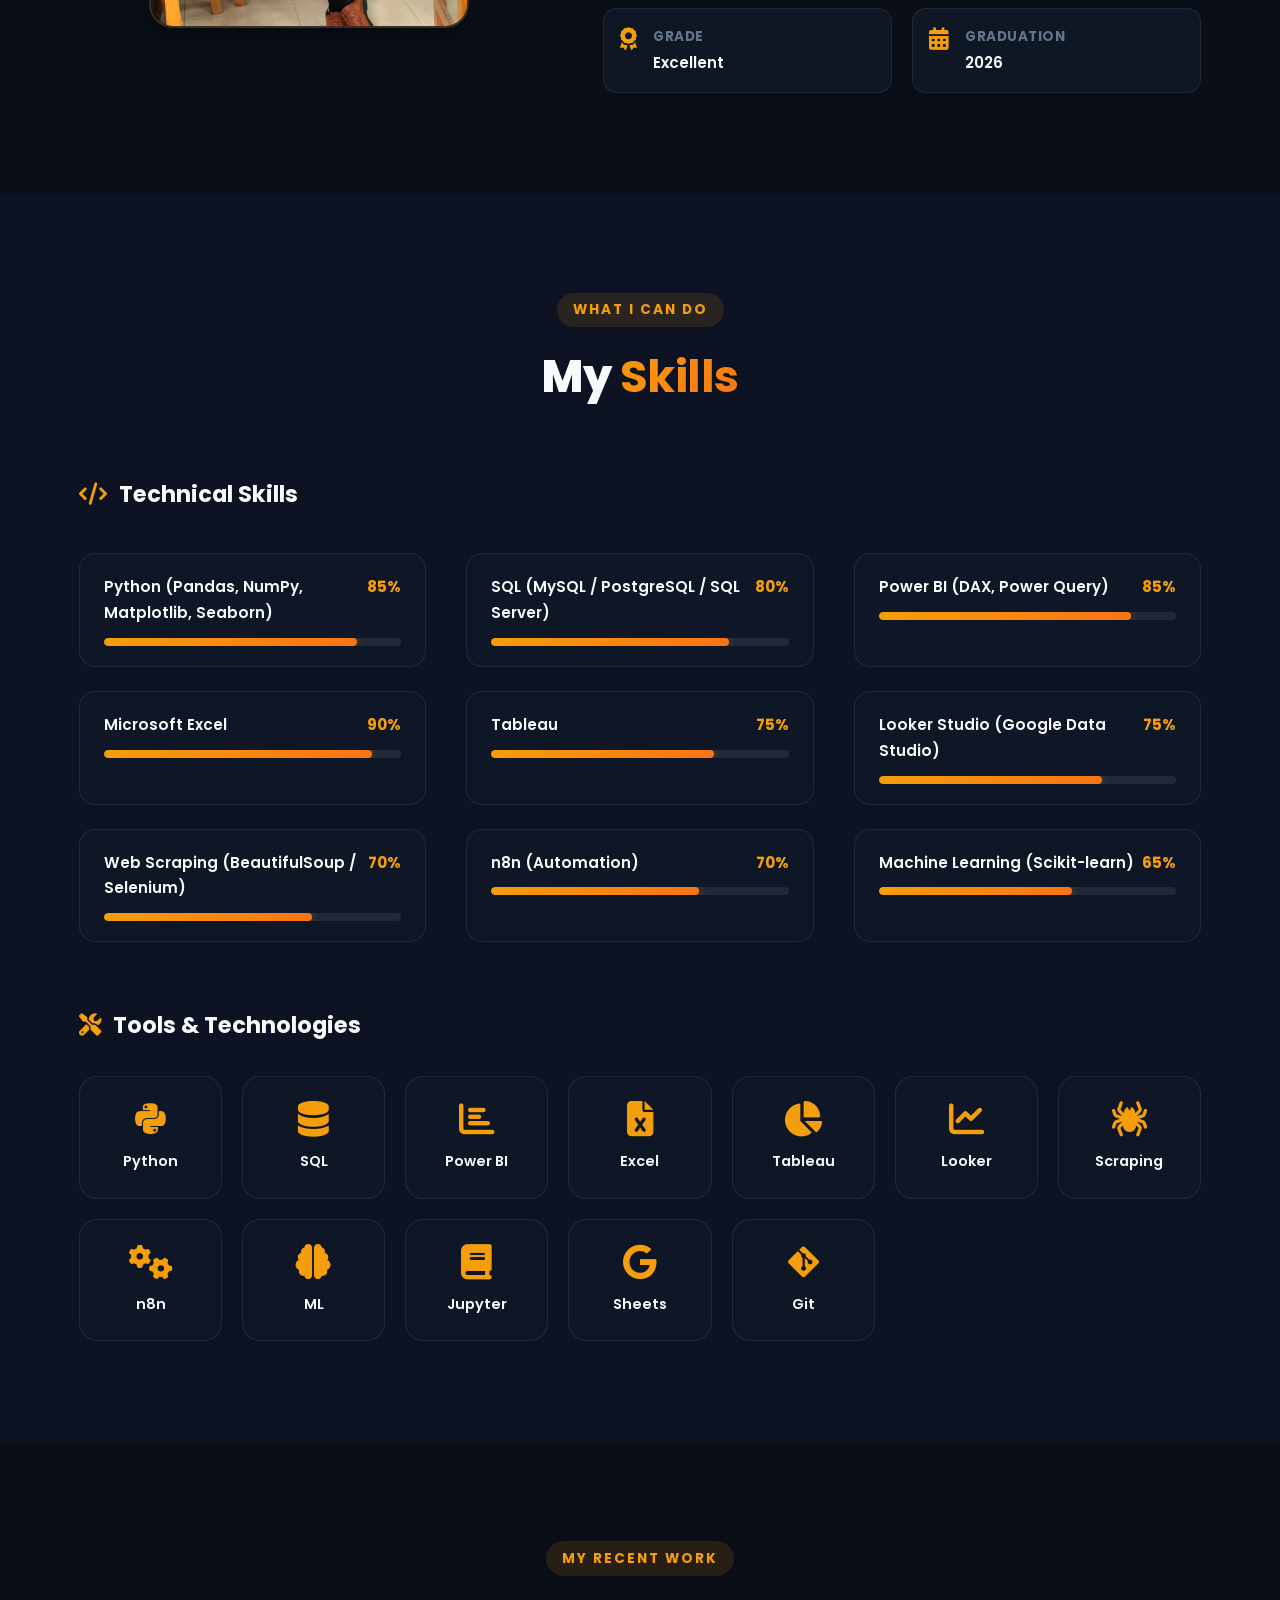
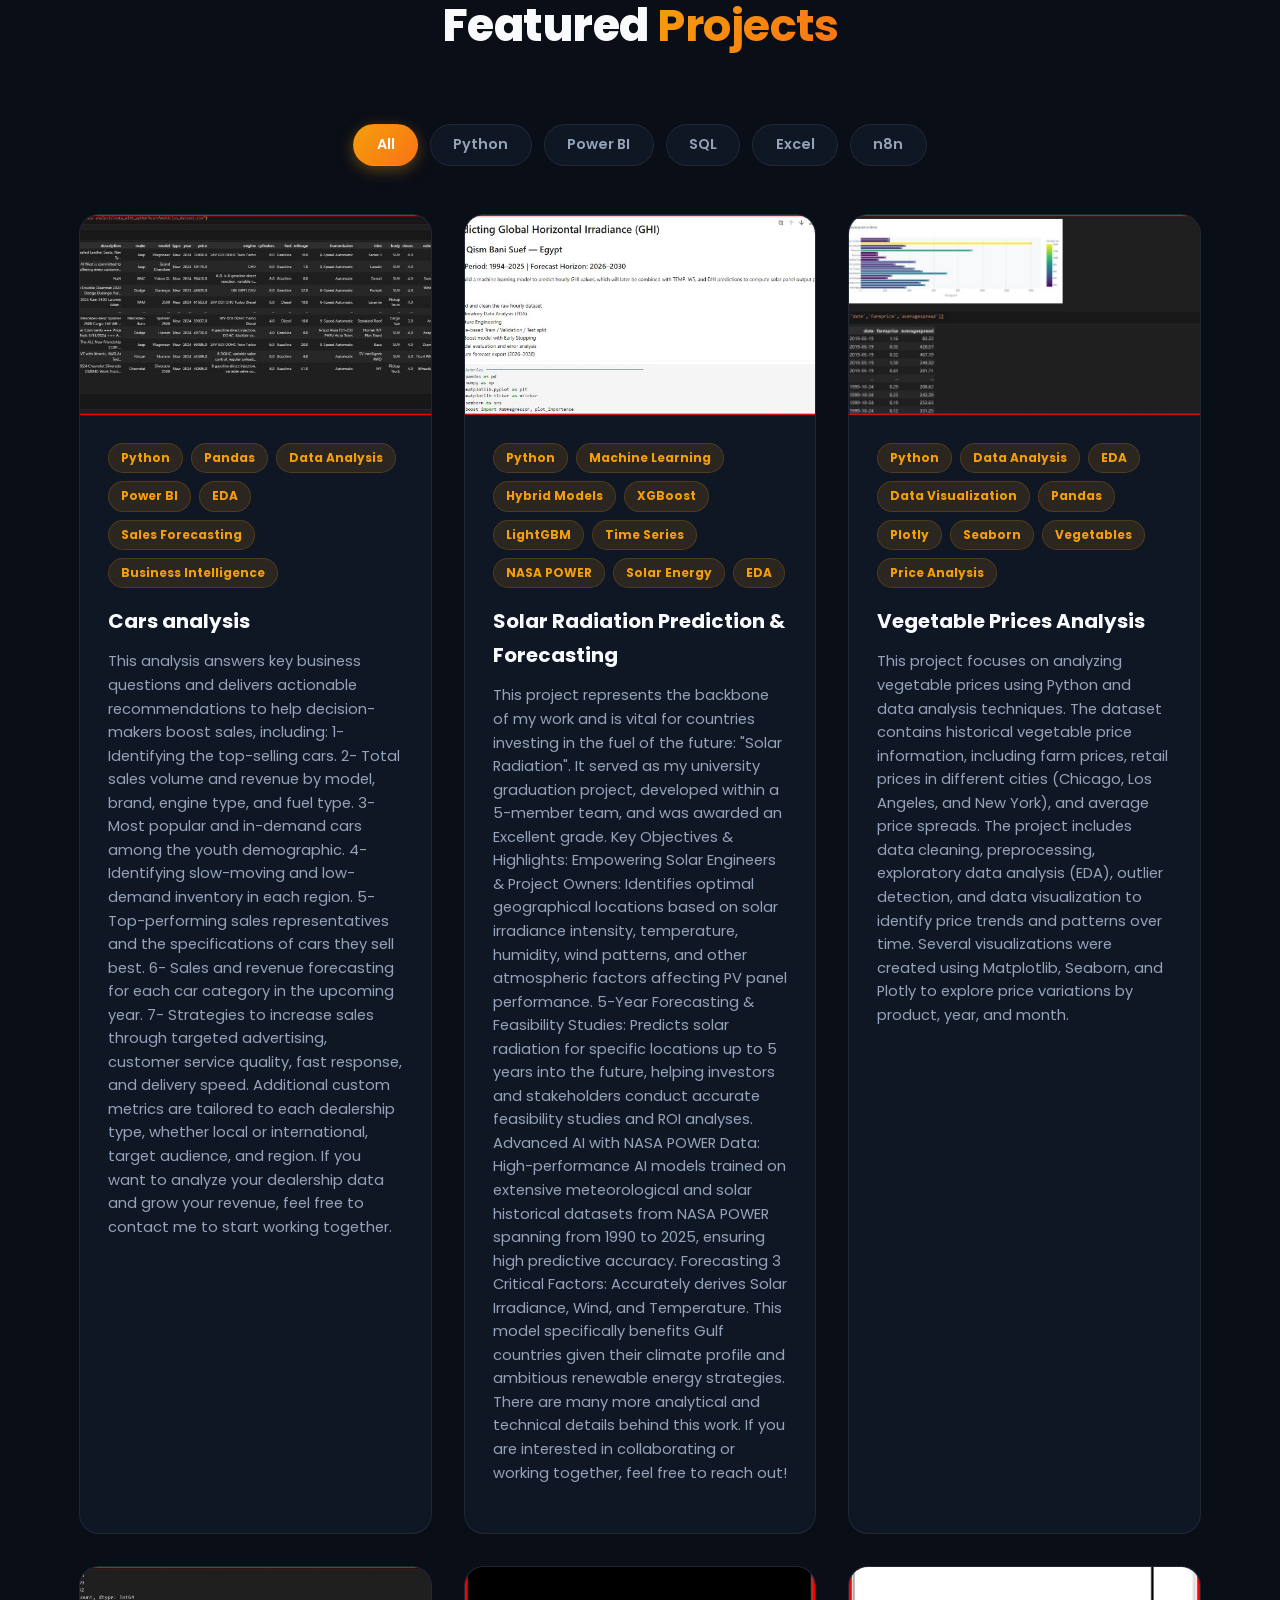
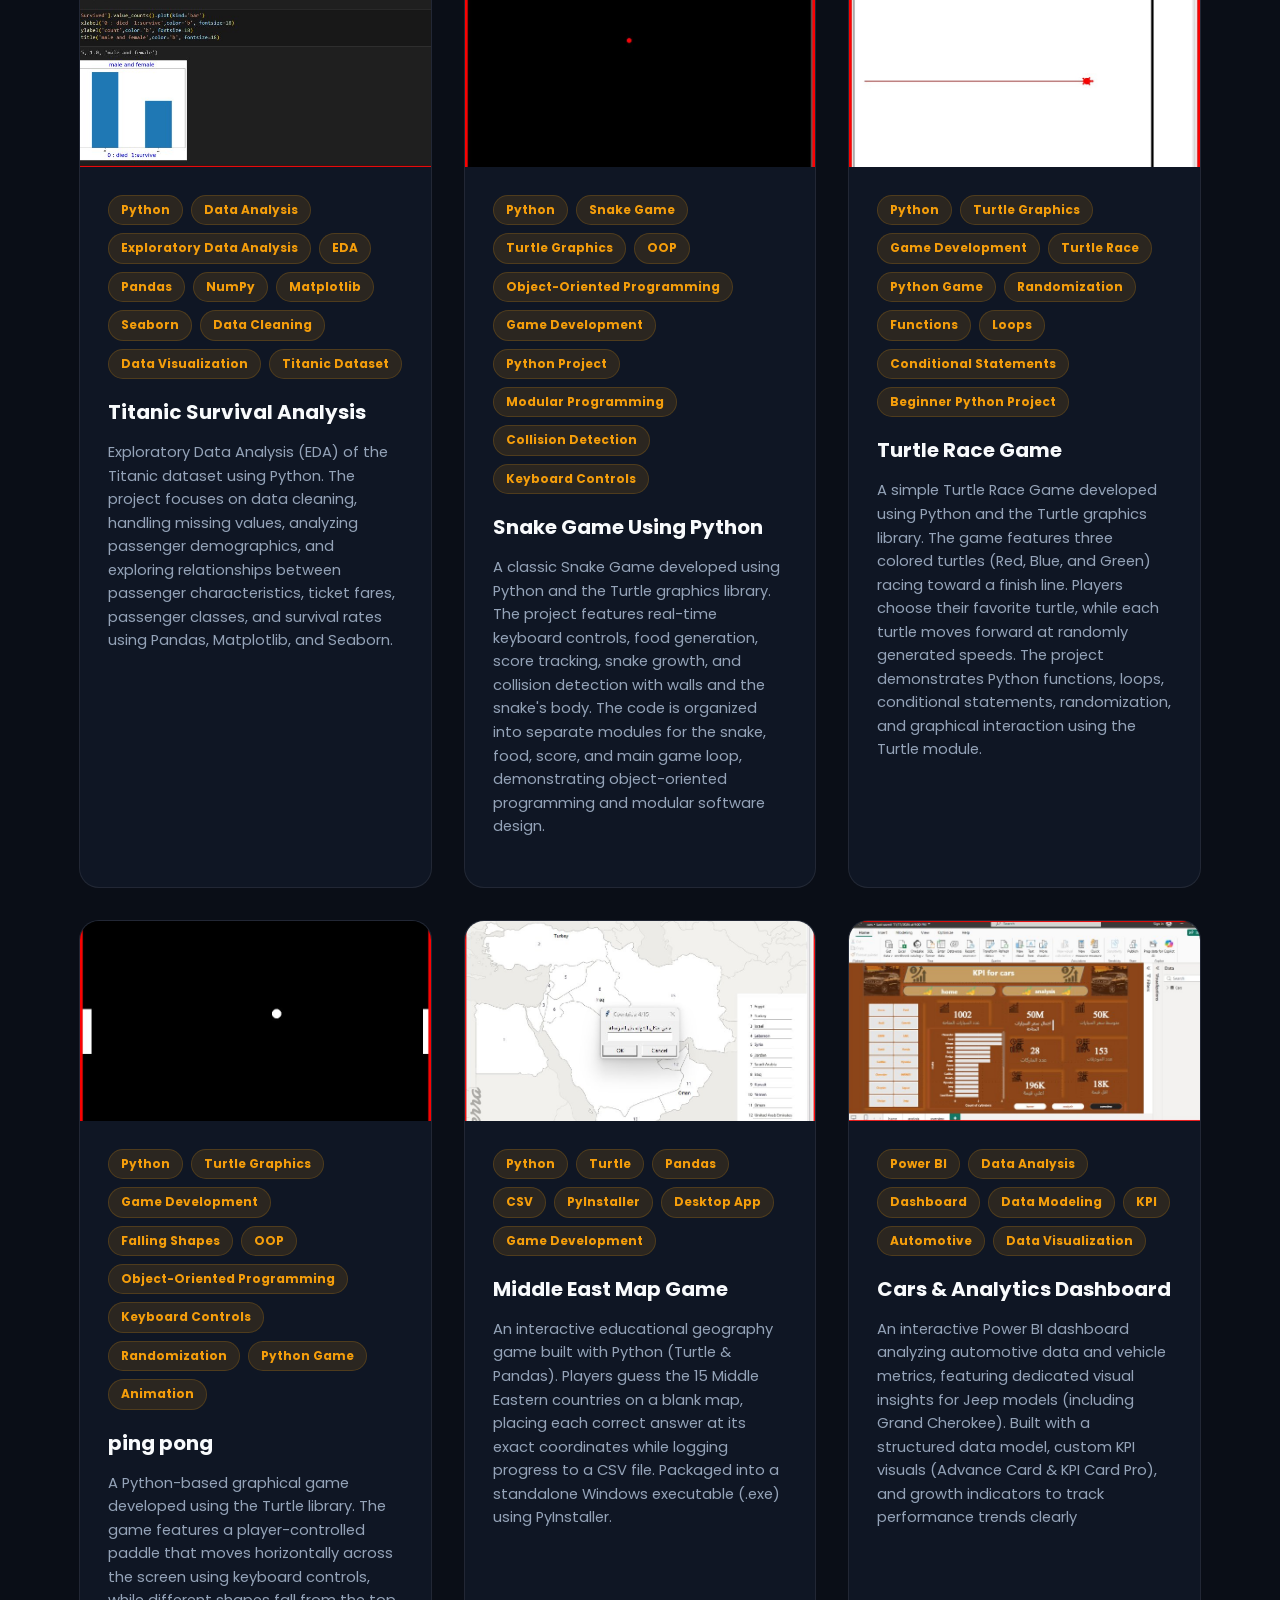
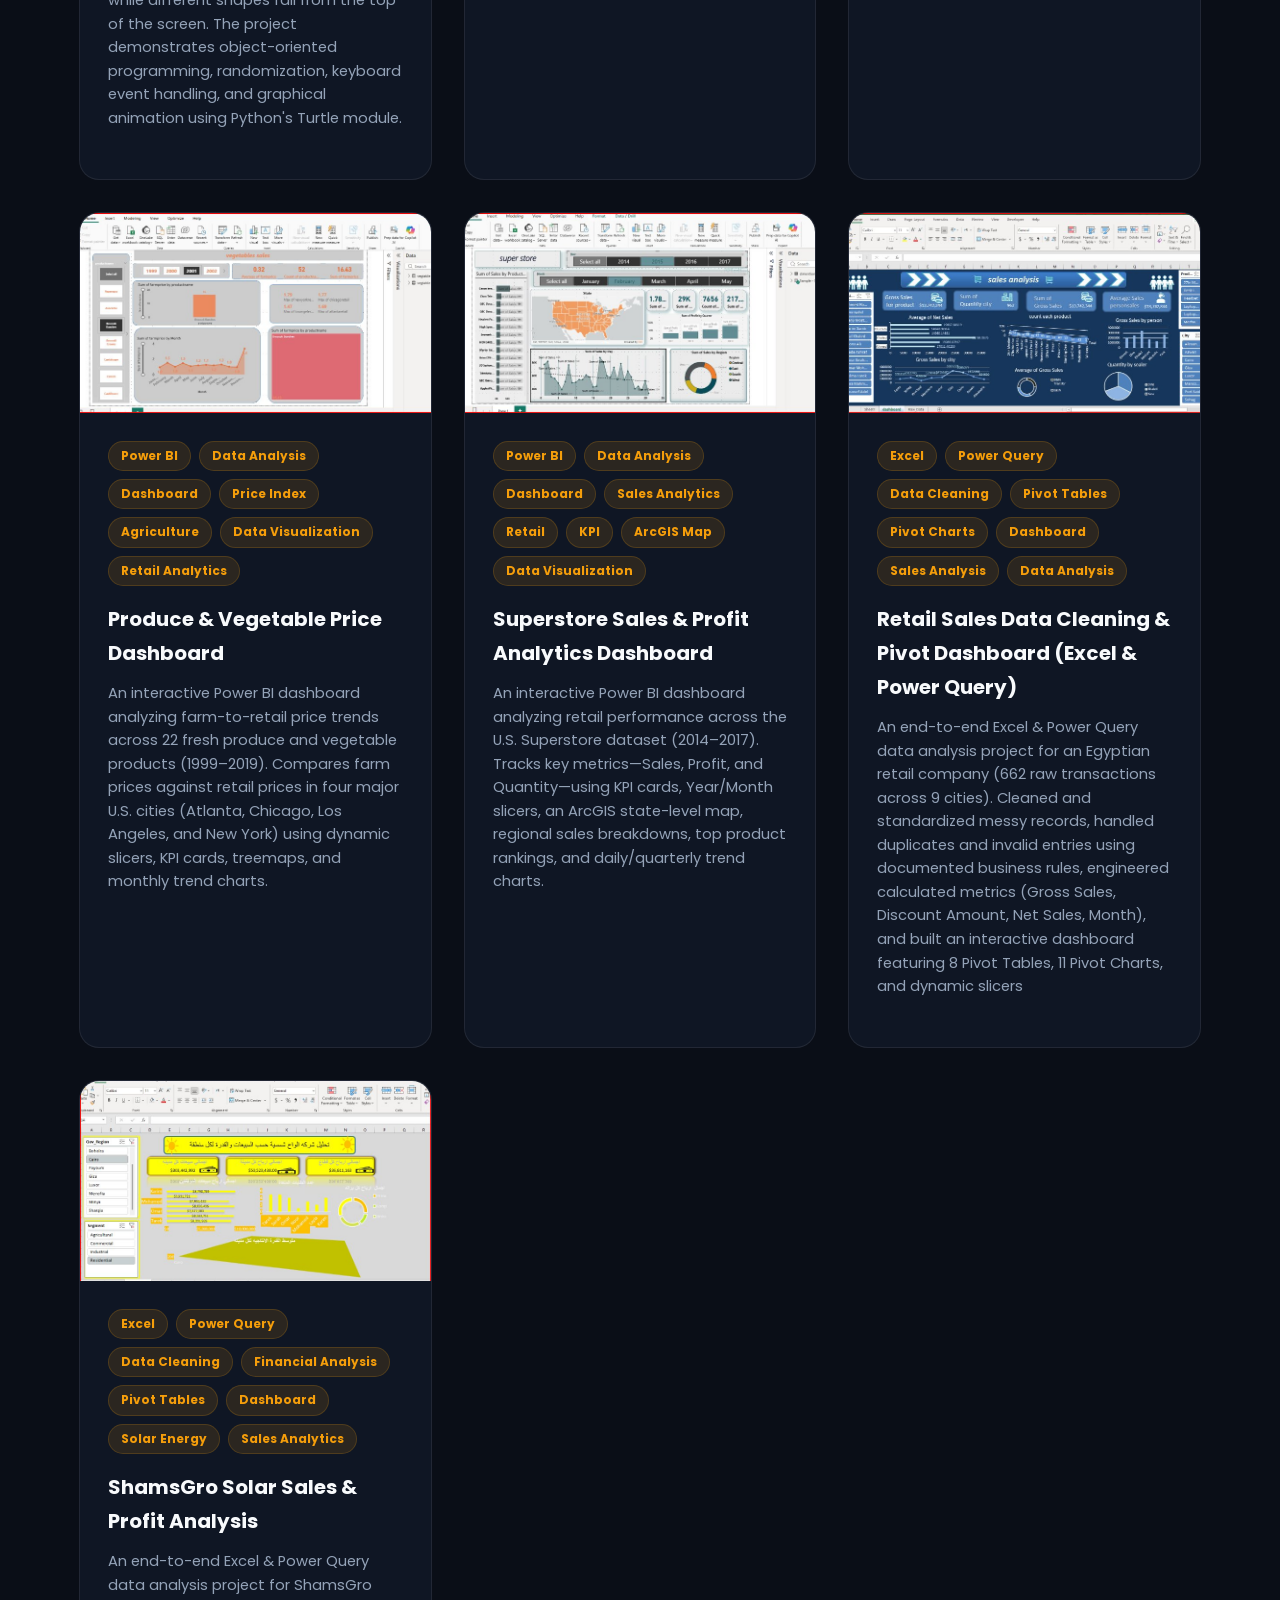
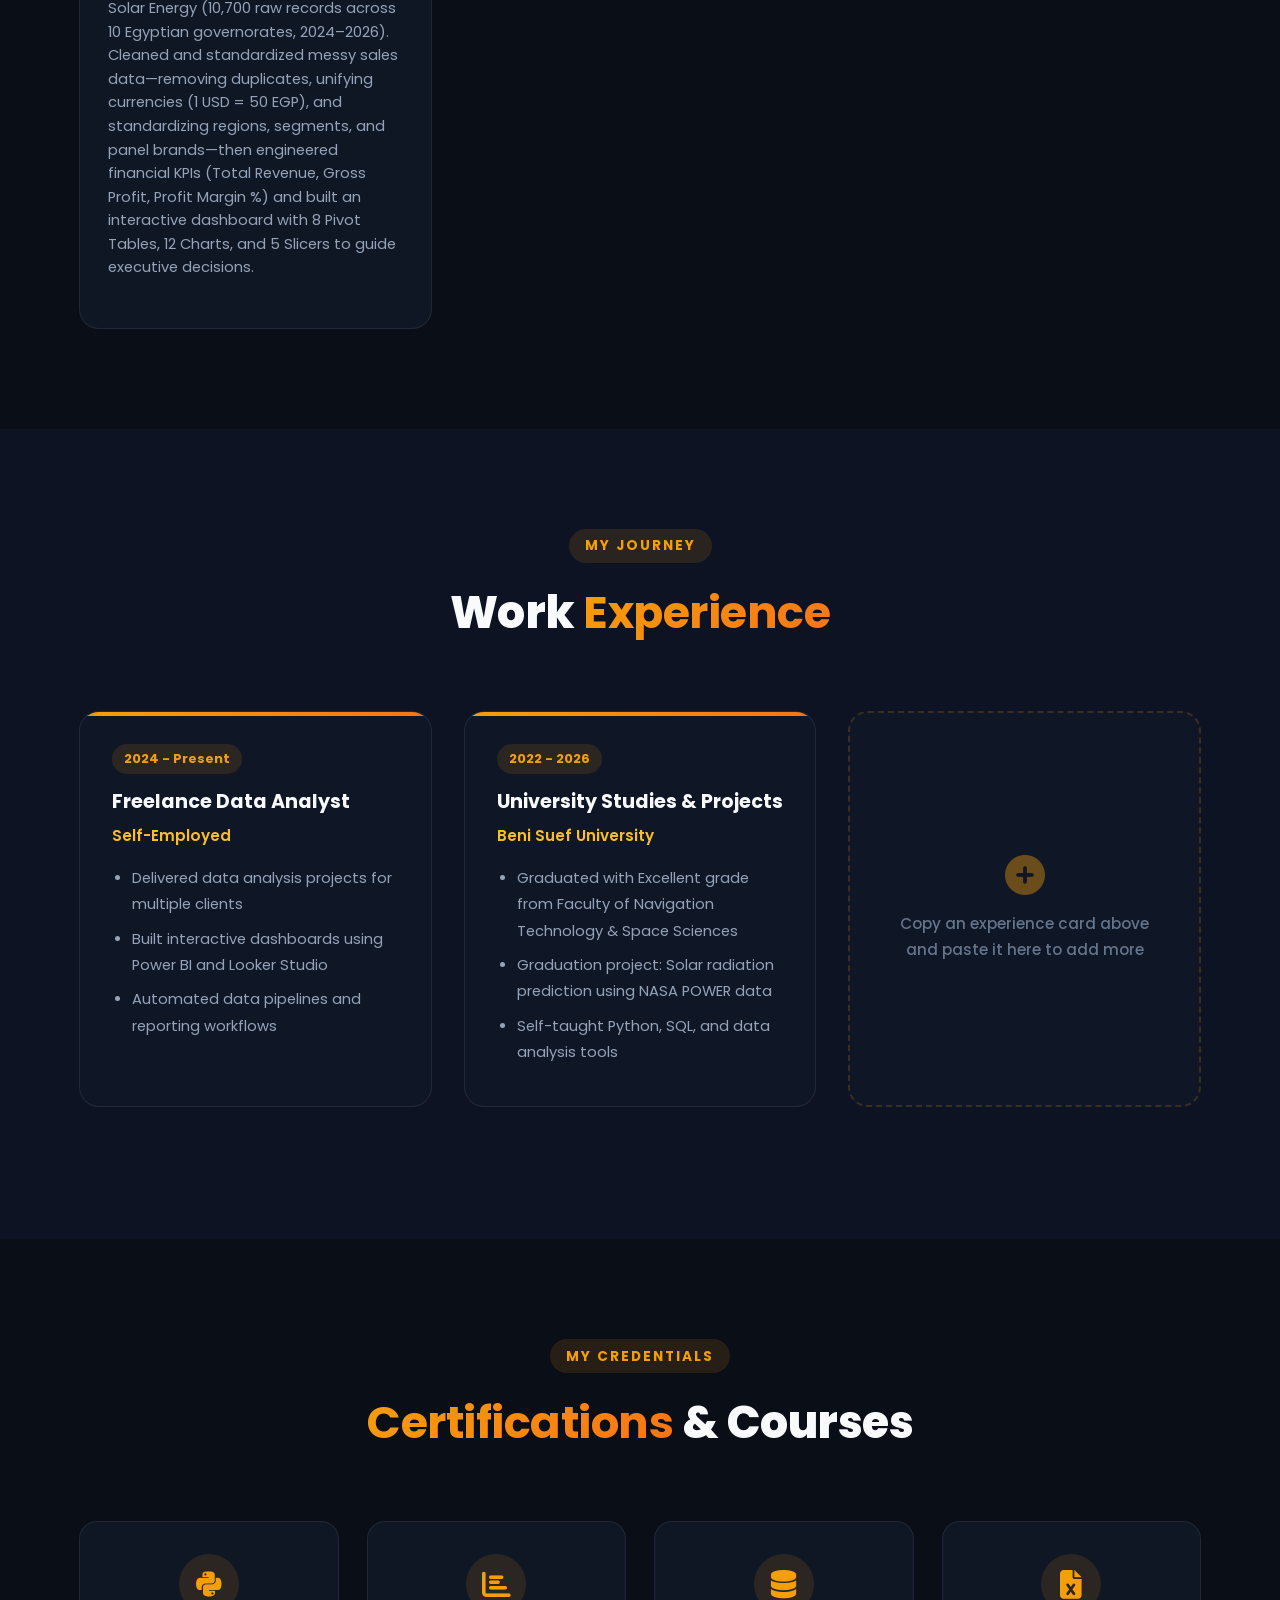
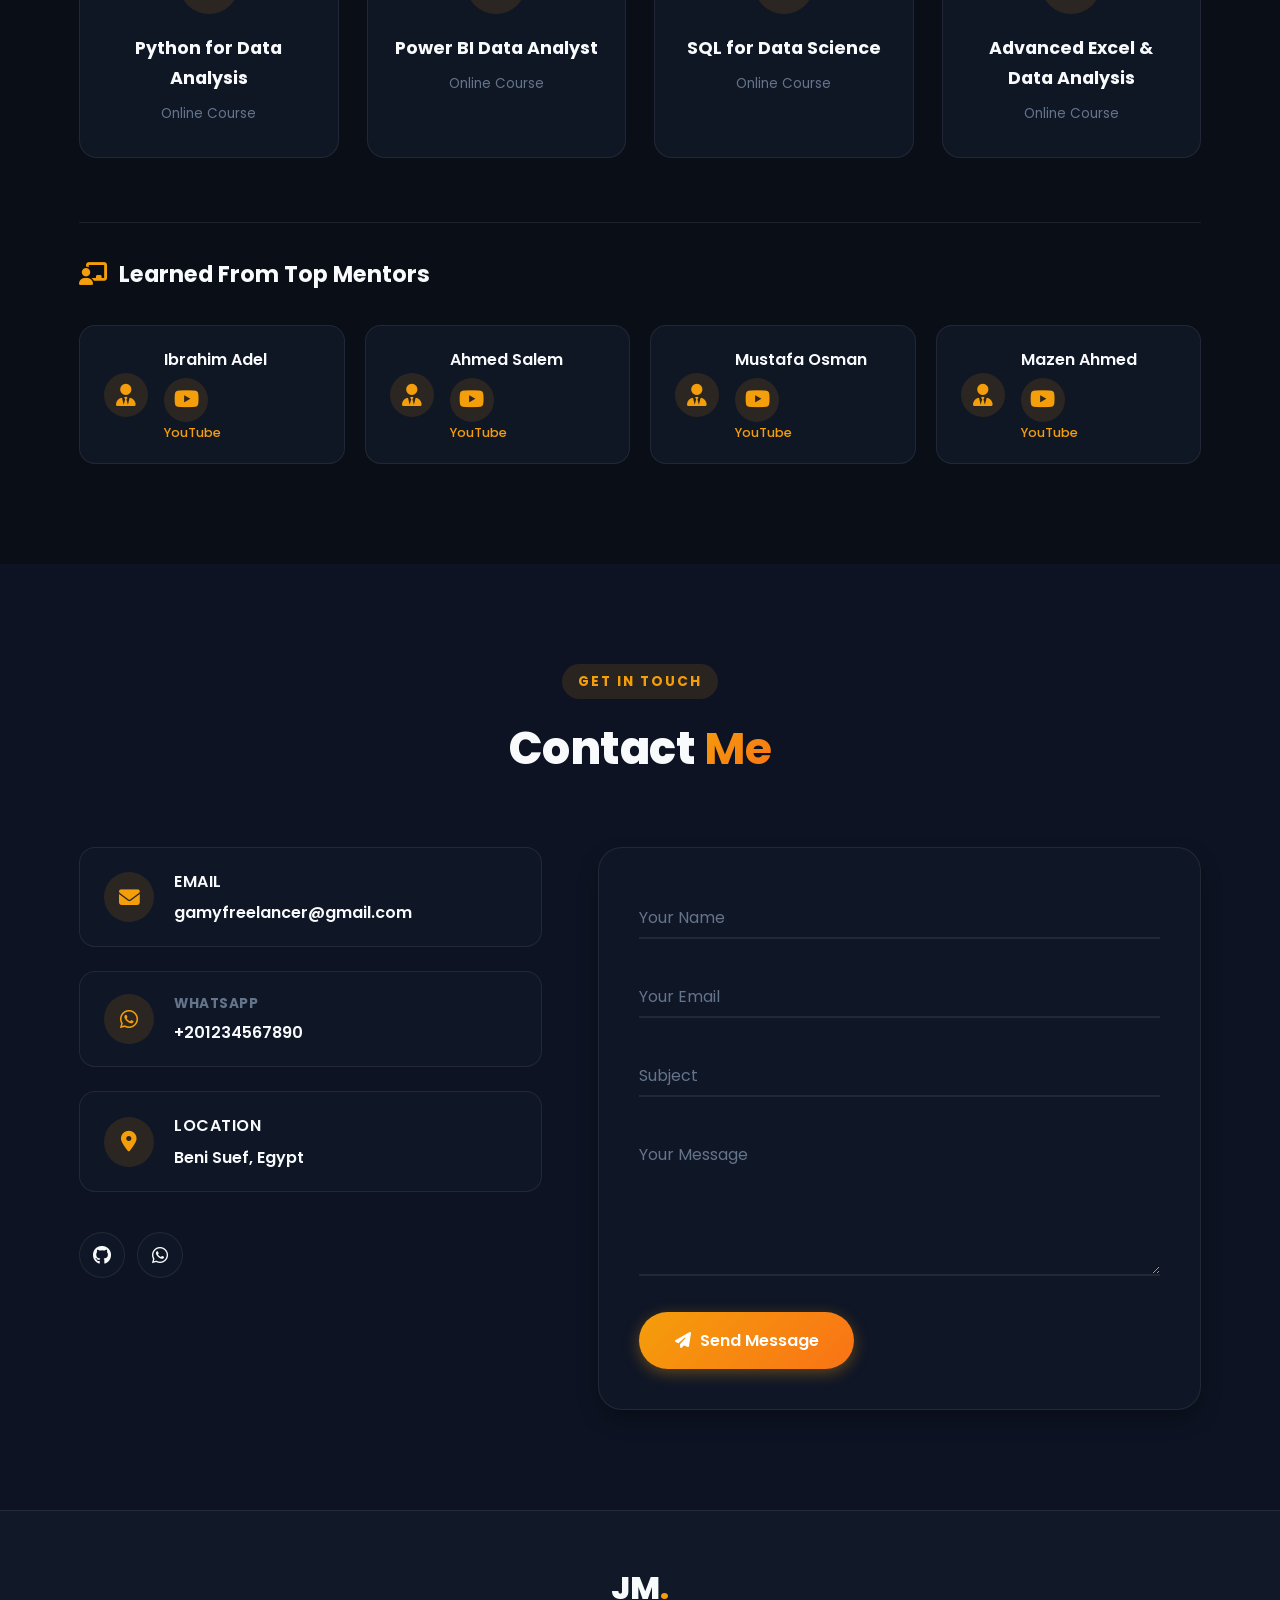
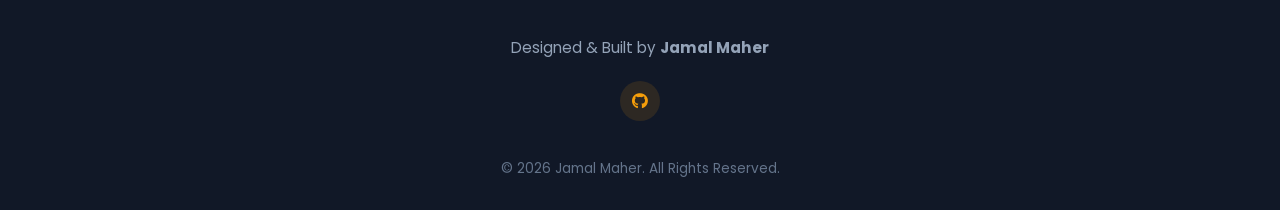
==== commit f31f2242: "Add files via upload" ====
--- a/index.html
+++ b/index.html
@@ -715,6 +715,201 @@
                         </p>
                     </div>
                 </div>
+
+                <div class="project-card reveal" data-category="python">
+                    <div class="project-image">
+                        <img src="[data-uri]" alt="Middle East Map Game">
+                        <div class="project-overlay">
+                            <div class="project-links">
+                                
+                                <a href="https://github.com/gamyfreelancer-web/Middle-East-Map-Game" target="_blank" class="project-link" title="View Code (GitHub / Kaggle)"><i class="fab fa-github"></i></a>
+                                <a href="https://drive.google.com/drive/folders/1Z0lManW6-kVcEag1vUvTbuOzE5S3HUKv?usp=sharing" target="_blank" class="project-link" title="Download Standalone Game (.exe) & Dataset (.csv)"><i class="fas fa-file-download"></i></a>
+                            </div>
+                        </div>
+                    </div>
+                    <div class="project-info">
+                        <div class="project-tags">
+                            <span class="project-tag">Python</span>
+                            <span class="project-tag">Turtle</span>
+                            <span class="project-tag">Pandas</span>
+                            <span class="project-tag">CSV</span>
+                            <span class="project-tag">PyInstaller</span>
+                            <span class="project-tag">Desktop App</span>
+                            <span class="project-tag">Game Development</span>
+                        </div>
+                        <h3 class="project-title">
+                            <span class="lang-en">Middle East Map Game</span>
+                            <span class="lang-ar">لعبة خريطة دول الشرق الأوسط</span>
+                        </h3>
+                        <p class="project-desc">
+                            <span class="lang-en">An interactive educational geography game built with Python (Turtle & Pandas). Players guess the 15 Middle Eastern countries on a blank map, placing each correct answer at its exact coordinates while logging progress to a CSV file. Packaged into a standalone Windows executable (.exe) using PyInstaller.</span>
+                            <span class="lang-ar">لعبة تعليمية تفاعلية بلغة بايثون باستخدام مكتبتي Turtle و Pandas لتخمين مواقع 15 دولة في الشرق الأوسط على الخريطة. عند الإجابة الصحيحة، يُكتب اسم الدولة في إحداثياتها الدقيقة على الخريطة مع حفظ التقدم في ملف CSV، كما تم تحويل المشروع إلى تطبيق سطح مكتب مستقل (.exe) باستخدام PyInstaller.</span>
+                        </p>
+                    </div>
+                </div>
+
+                <div class="project-card reveal" data-category="powerbi">
+                    <div class="project-image">
+                        <img src="[data-uri]" alt="Cars & Analytics Dashboard">
+                        <div class="project-overlay">
+                            <div class="project-links">
+                                
+                                <a href="https://github.com/gamyfreelancer-web/Cars-Analytics-Dashboard" target="_blank" class="project-link" title="View Code (GitHub / Kaggle)"><i class="fab fa-github"></i></a>
+                                <a href="https://drive.google.com/drive/folders/1482pAmz4H6l_XSVrvTu8VIzBGMobyn21?usp=sharing" target="_blank" class="project-link" title="Download Power BI Report (.pbix)"><i class="fas fa-file-download"></i></a>
+                            </div>
+                        </div>
+                    </div>
+                    <div class="project-info">
+                        <div class="project-tags">
+                            <span class="project-tag">Power BI</span>
+                            <span class="project-tag">Data Analysis</span>
+                            <span class="project-tag">Dashboard</span>
+                            <span class="project-tag">Data Modeling</span>
+                            <span class="project-tag">KPI</span>
+                            <span class="project-tag">Automotive</span>
+                            <span class="project-tag">Data Visualization</span>
+                        </div>
+                        <h3 class="project-title">
+                            <span class="lang-en">Cars & Analytics Dashboard</span>
+                            <span class="lang-ar">لوحة تحليل بيانات السيارات</span>
+                        </h3>
+                        <p class="project-desc">
+                            <span class="lang-en">An interactive Power BI dashboard analyzing automotive data and vehicle metrics, featuring dedicated visual insights for Jeep models (including Grand Cherokee). Built with a structured data model, custom KPI visuals (Advance Card & KPI Card Pro), and growth indicators to track performance trends clearly</span>
+                            <span class="lang-ar">لوحة تحكم تفاعلية باستخدام Power BI لتحليل بيانات ومؤشرات السيارات، مع عرض بصري مخصص لطرازات Jeep (مثل Grand Cherokee). يعتمد المشروع على نموذج بيانات متكامل وبطاقات مؤشرات أداء مخصصة (Custom KPI Cards) لعرض معدلات النمو والاتجاهات التحليلية بوضوح</span>
+                        </p>
+                    </div>
+                </div>
+
+                <div class="project-card reveal" data-category="powerbi">
+                    <div class="project-image">
+                        <img src="[data-uri]" alt="Produce & Vegetable Price Dashboard">
+                        <div class="project-overlay">
+                            <div class="project-links">
+                                
+                                <a href="https://drive.google.com/drive/folders/19kYc-UL1LVjQZhoN1Ha6pygMTVMtzgLp?usp=sharing" target="_blank" class="project-link" title="View Code (GitHub / Kaggle)"><i class="fab fa-github"></i></a>
+                                <a href="https://github.com/gamyfreelancer-web/Produce-Vegetable-Price-Dashboard" target="_blank" class="project-link" title="Download Power BI Report (.pbix) & Dataset (.csv)"><i class="fas fa-file-download"></i></a>
+                            </div>
+                        </div>
+                    </div>
+                    <div class="project-info">
+                        <div class="project-tags">
+                            <span class="project-tag">Power BI</span>
+                            <span class="project-tag">Data Analysis</span>
+                            <span class="project-tag">Dashboard</span>
+                            <span class="project-tag">Price Index</span>
+                            <span class="project-tag">Agriculture</span>
+                            <span class="project-tag">Data Visualization</span>
+                            <span class="project-tag">Retail Analytics</span>
+                        </div>
+                        <h3 class="project-title">
+                            <span class="lang-en">Produce & Vegetable Price Dashboard</span>
+                            <span class="lang-ar">لوحة تحليل مؤشر أسعار الخضروات</span>
+                        </h3>
+                        <p class="project-desc">
+                            <span class="lang-en">An interactive Power BI dashboard analyzing farm-to-retail price trends across 22 fresh produce and vegetable products (1999–2019). Compares farm prices against retail prices in four major U.S. cities (Atlanta, Chicago, Los Angeles, and New York) using dynamic slicers, KPI cards, treemaps, and monthly trend charts.</span>
+                            <span class="lang-ar">لوحة تحكم تفاعلية باستخدام Power BI لتحليل تطورات الأسعار من المزرعة إلى التجزئة لـ 22 منتجاً من الخضروات والفاكهة (من 1999 إلى 2019). تقارن اللوحة بين سعر المزرعة وأسعار التجزئة في أربع مدن رئيسية (أتلانتا، شيكاغو، لوس أنجلوس، ونيويورك) عبر فلاتر تفاعلية وبطاقات مؤشرات أداء ورسوم بيانية للاتجاهات الشهرية</span>
+                        </p>
+                    </div>
+                </div>
+
+                <div class="project-card reveal" data-category="python">
+                    <div class="project-image">
+                        <img src="[data-uri]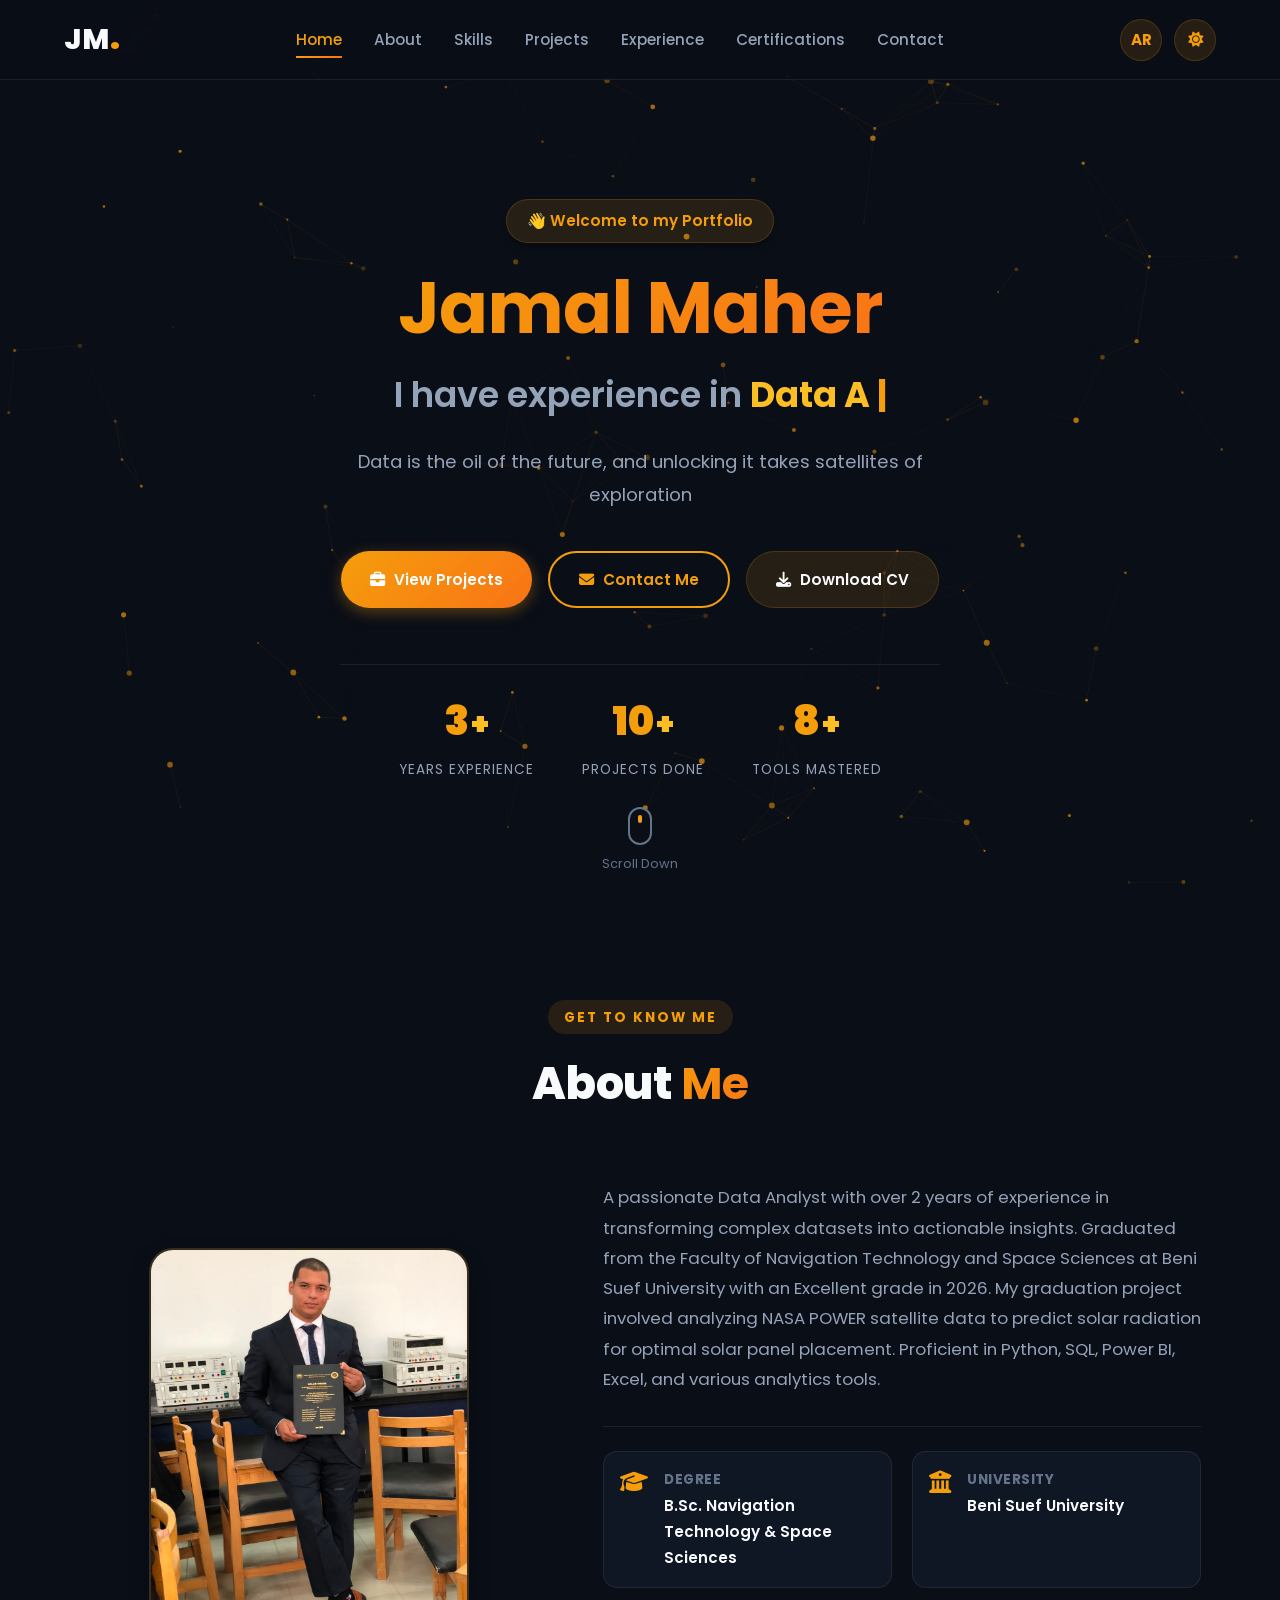
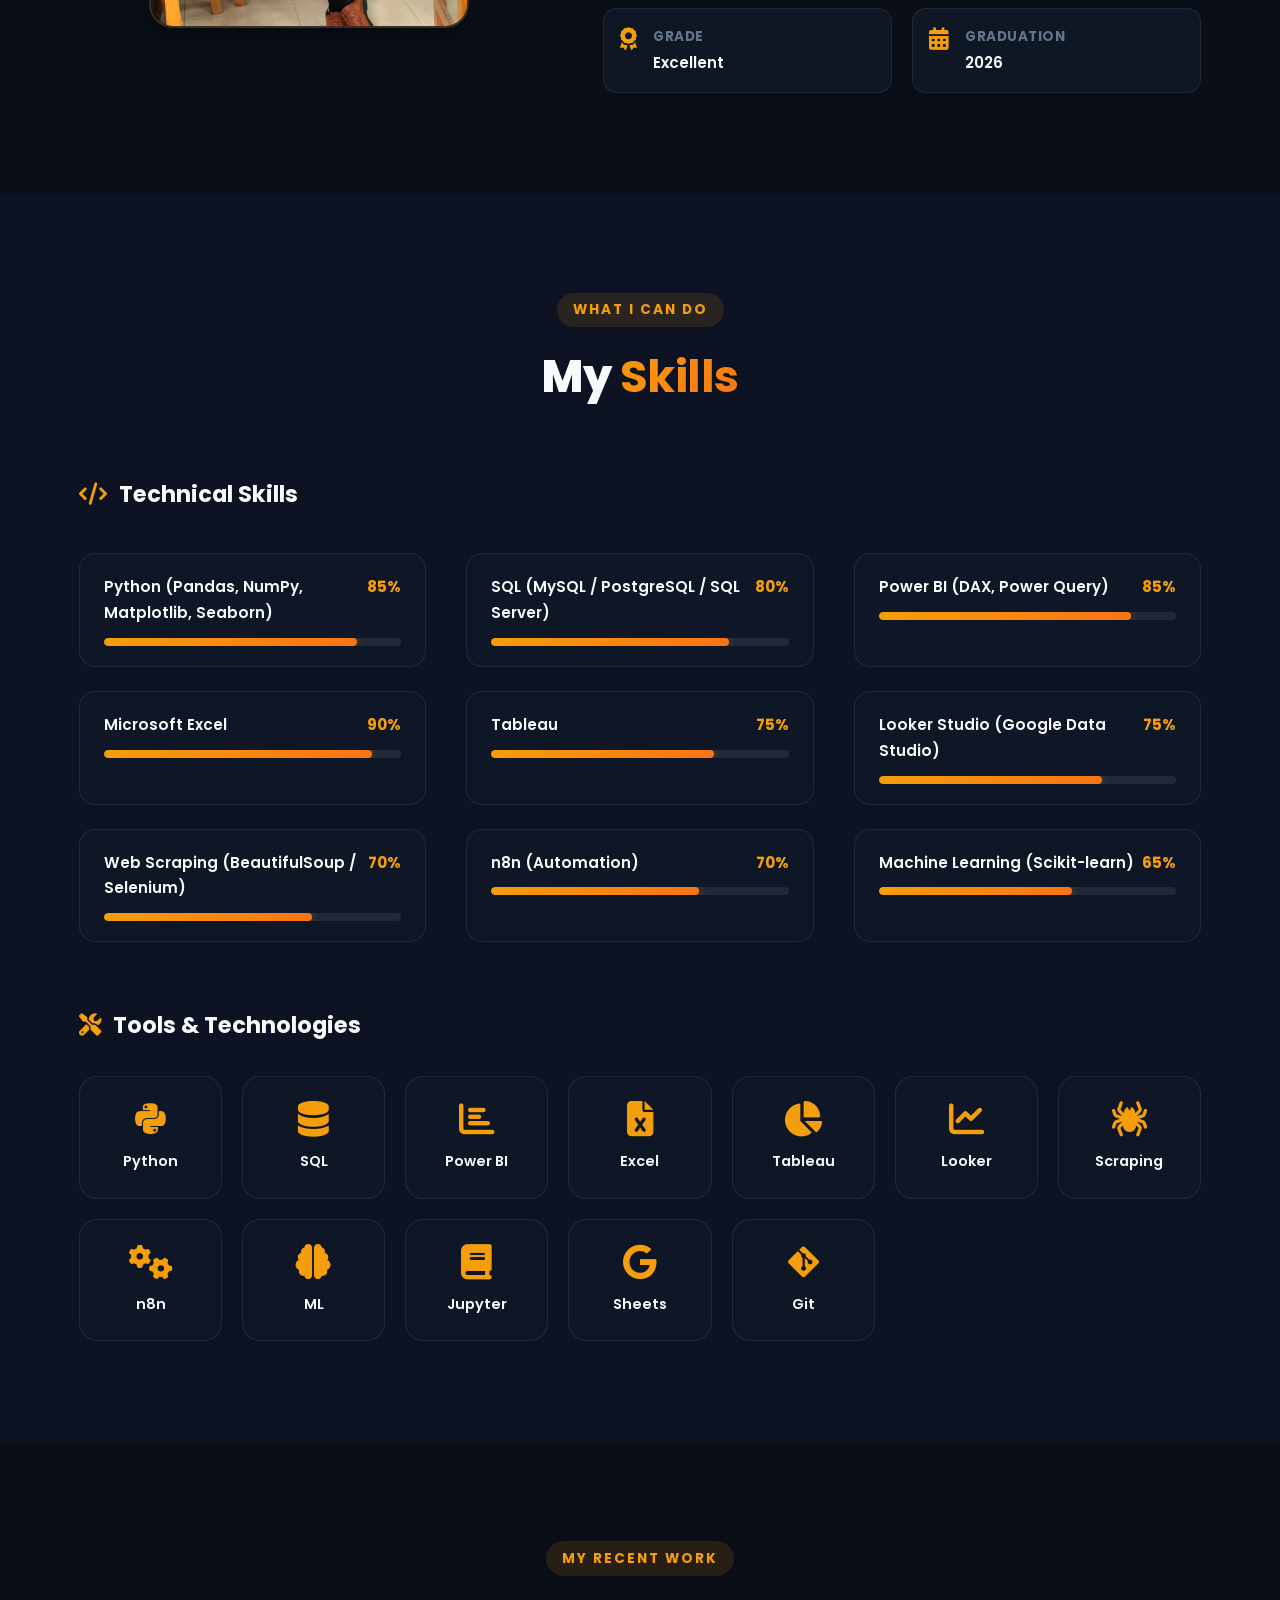
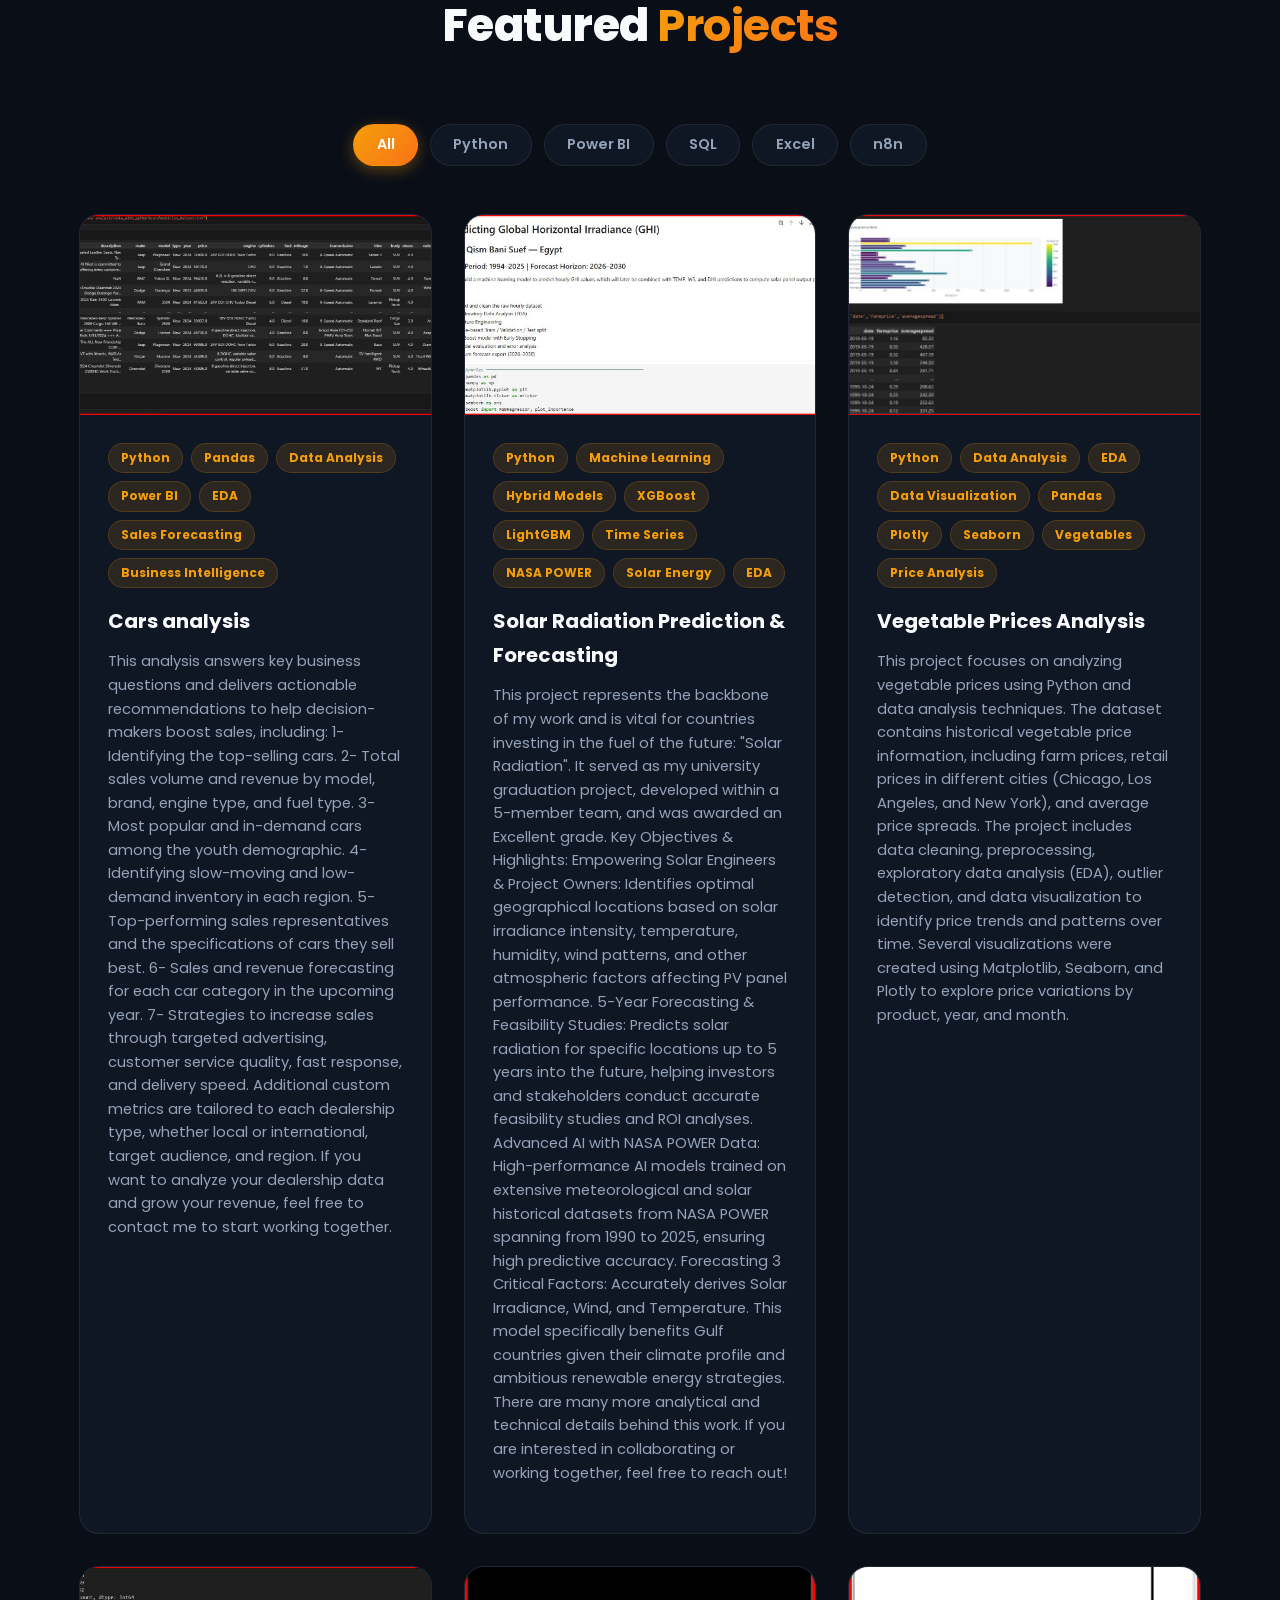
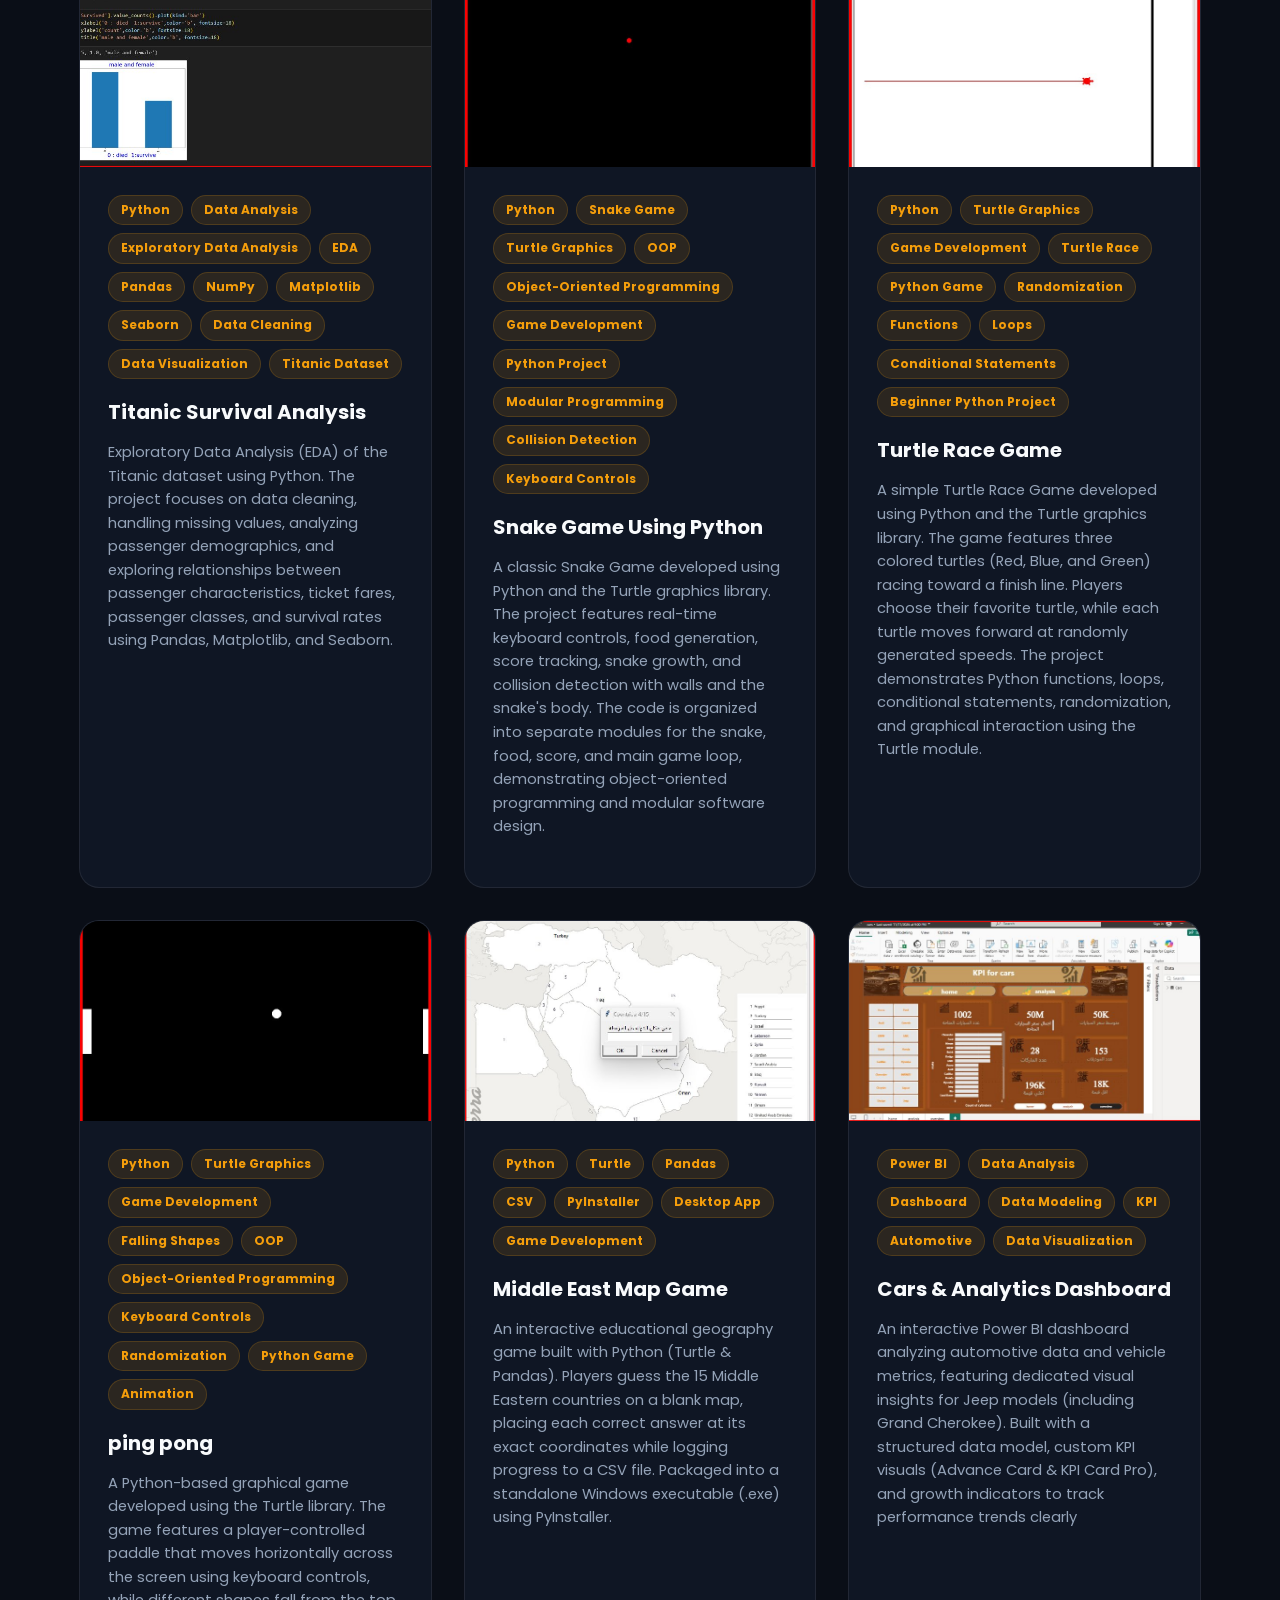
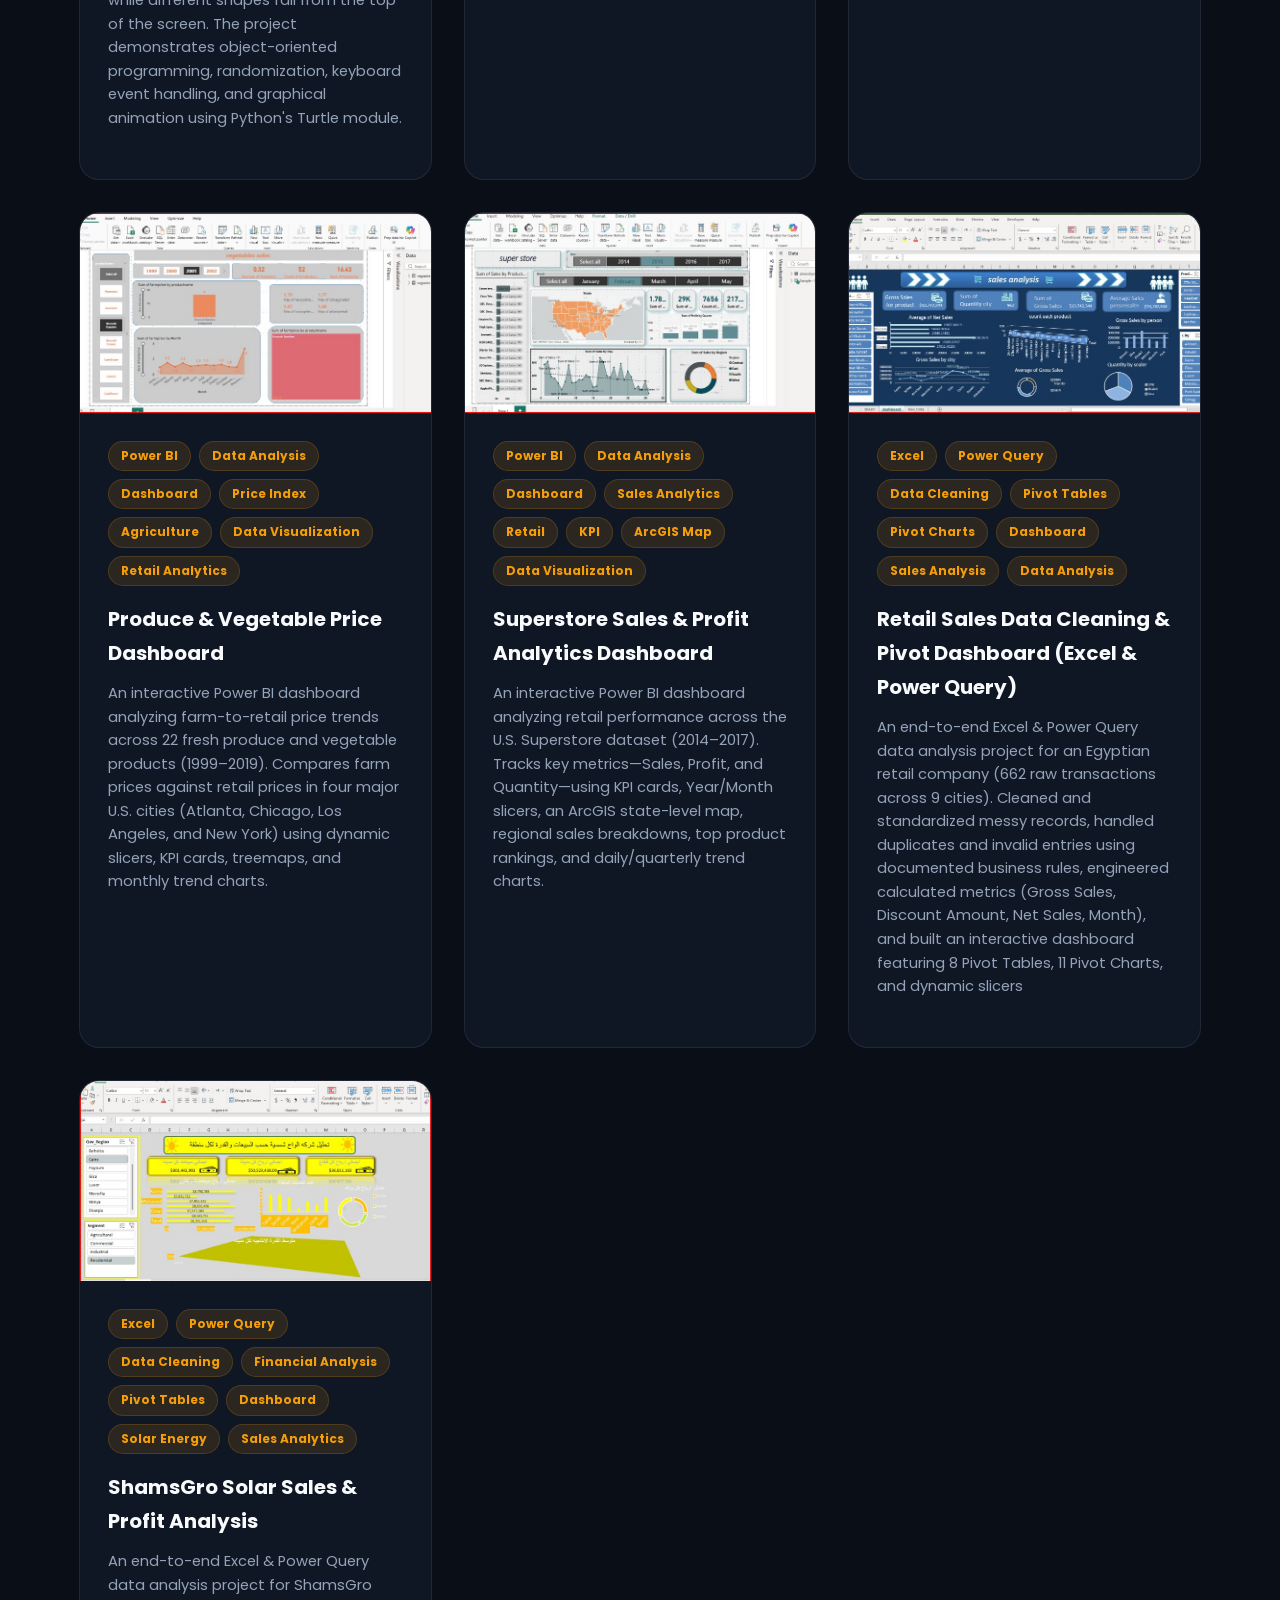
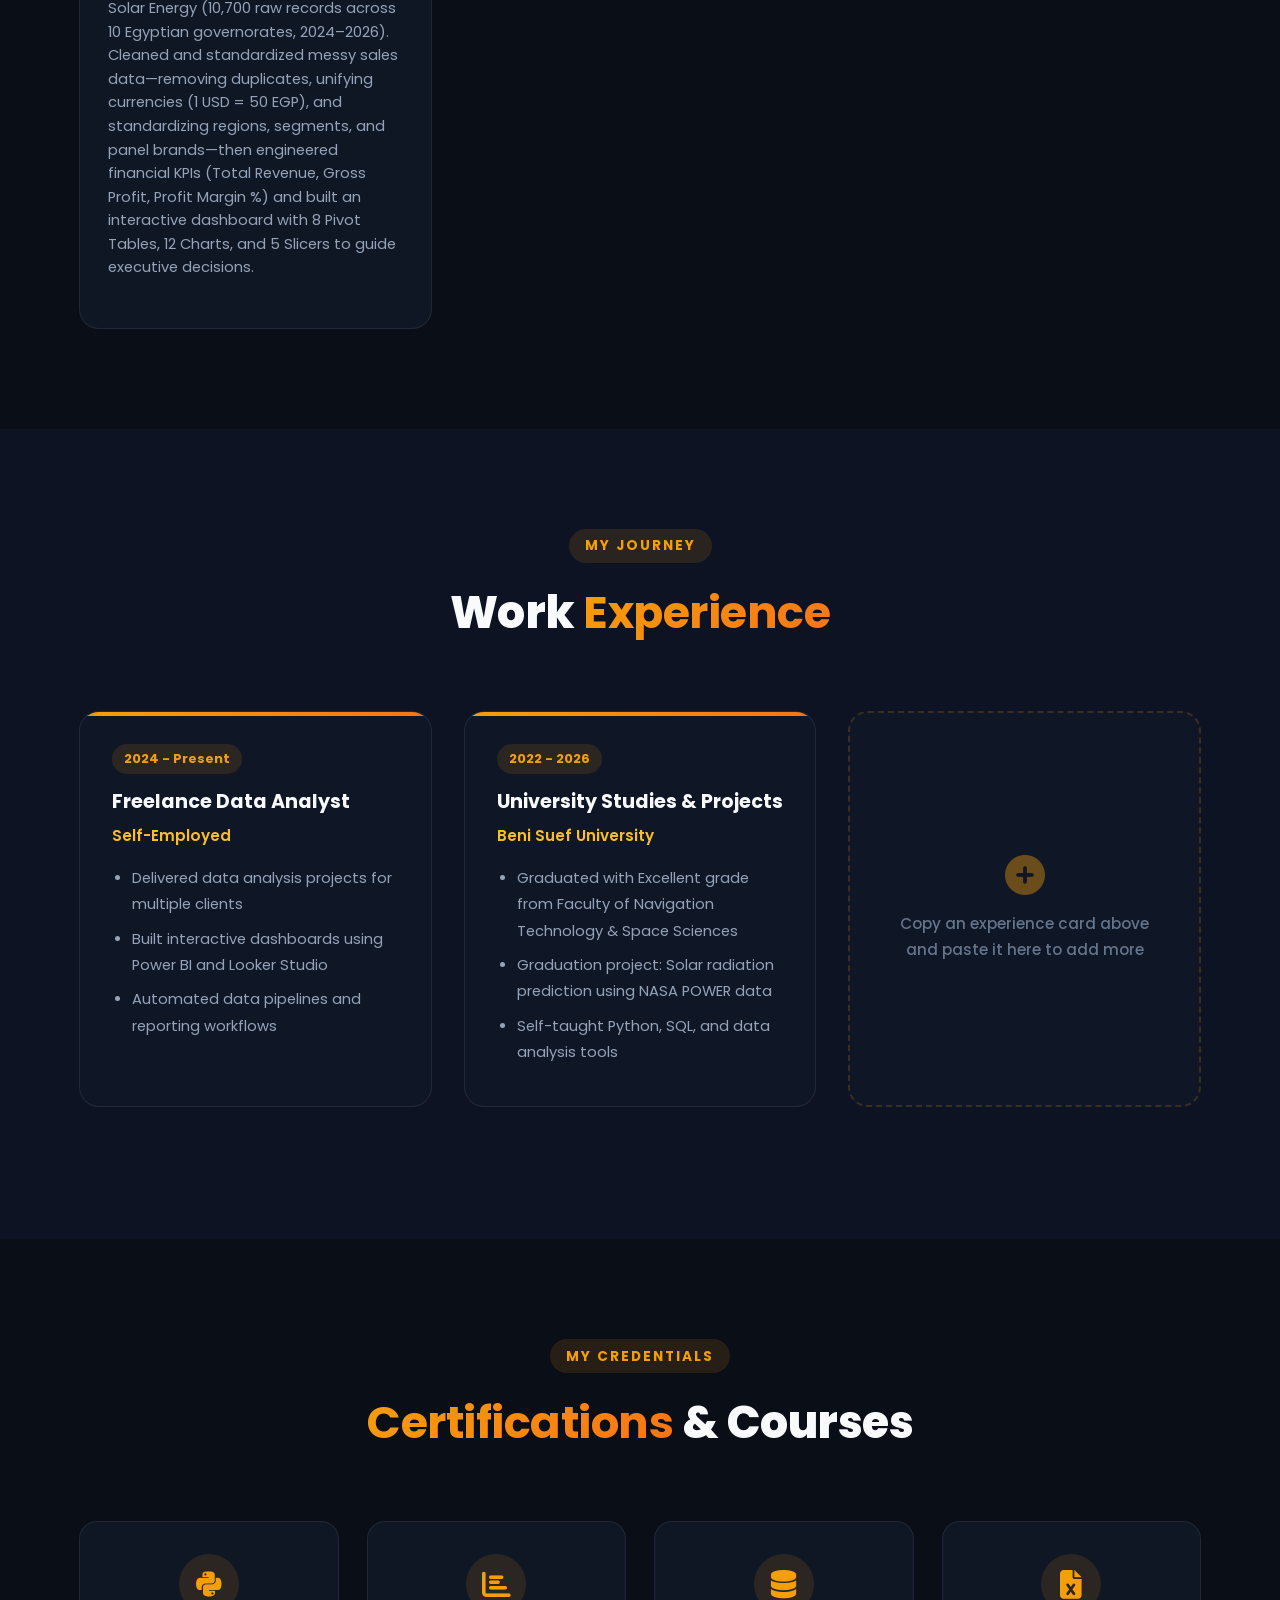
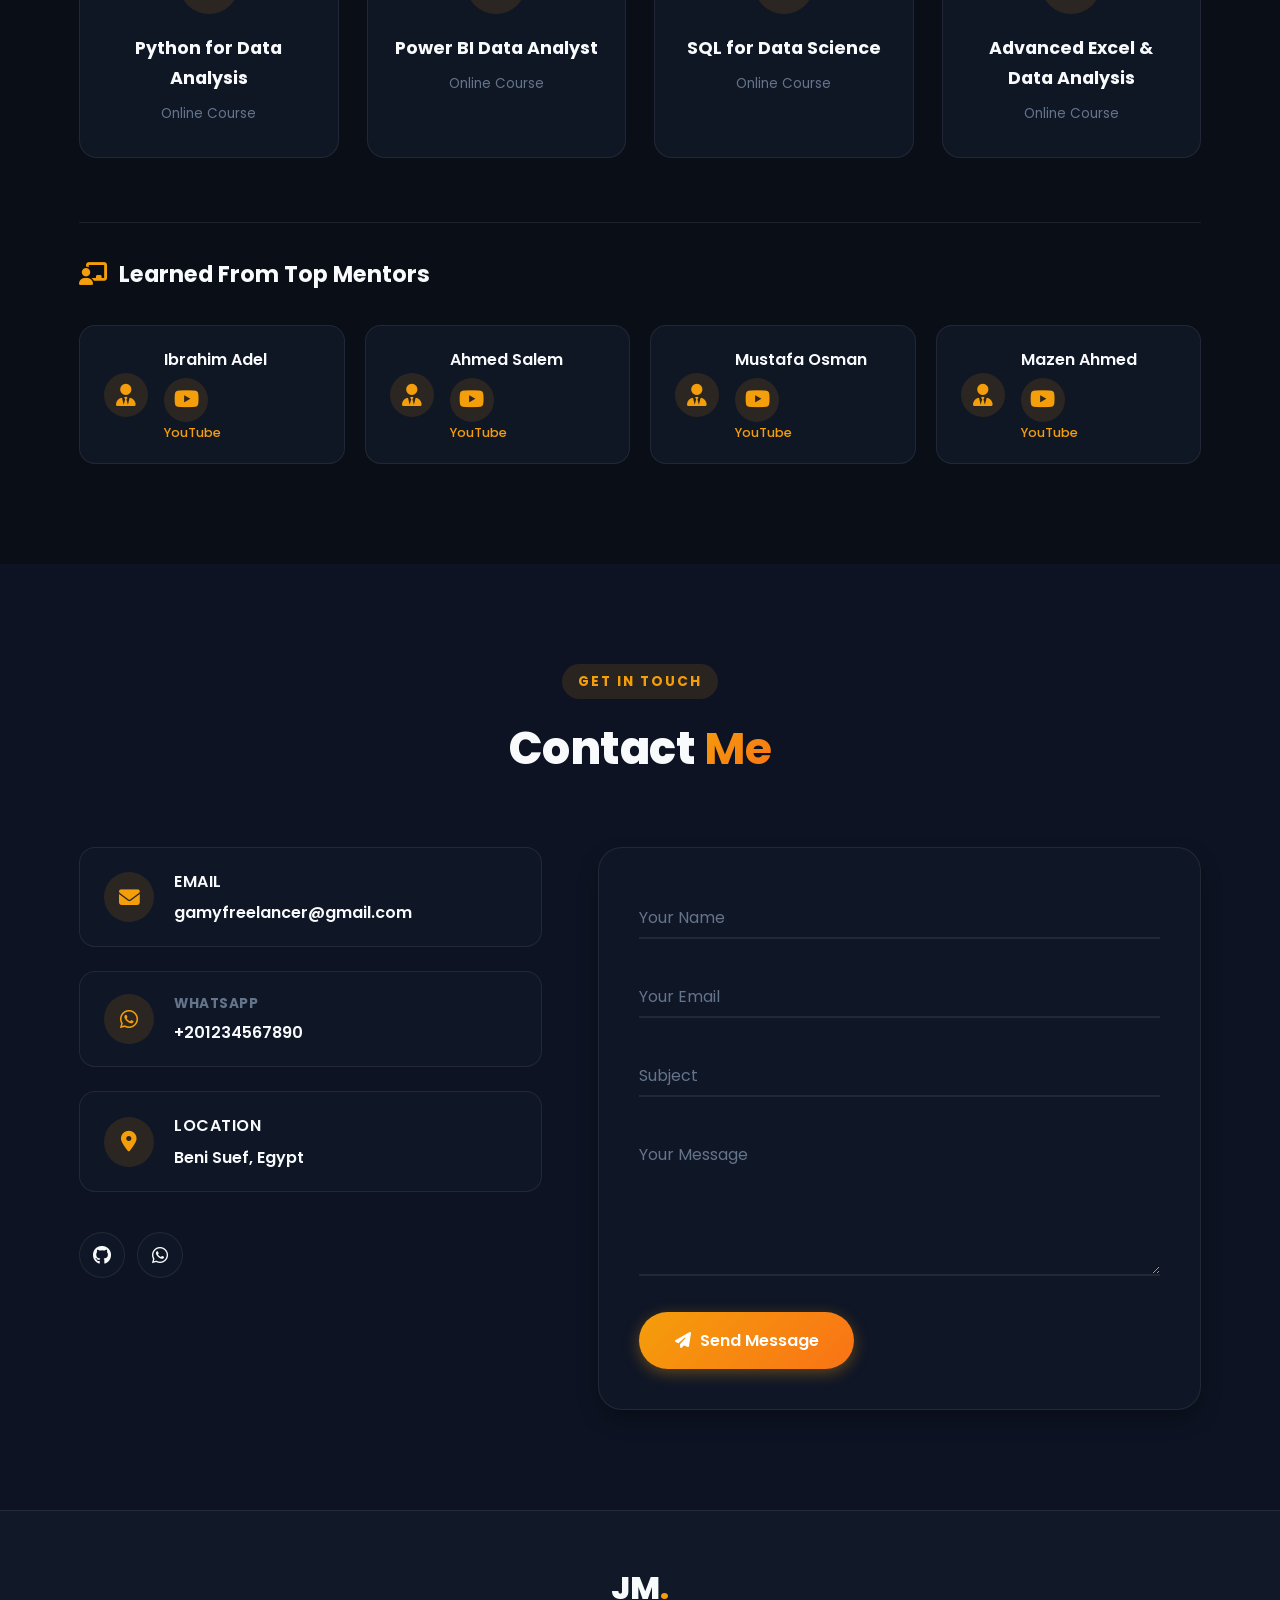
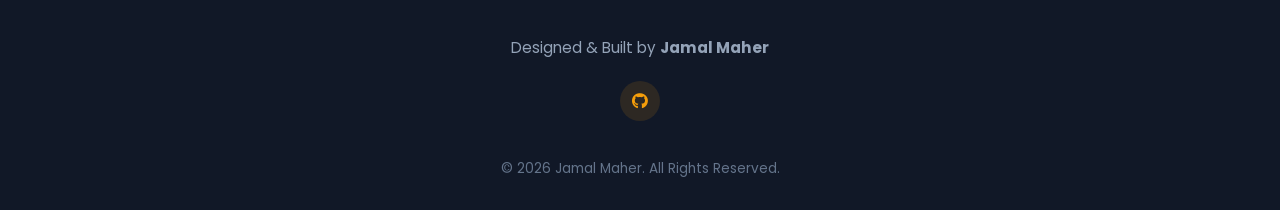
==== commit 4d5ba79b: "Add files via upload" ====
--- a/index.html
+++ b/index.html
@@ -812,7 +812,7 @@
                     </div>
                 </div>
 
-                <div class="project-card reveal" data-category="python">
+                <div class="project-card reveal" data-category="powerbi">
                     <div class="project-image">
                         <img src="[data-uri]" alt="Superstore Sales & Profit Analytics Dashboard">
                         <div class="project-overlay">
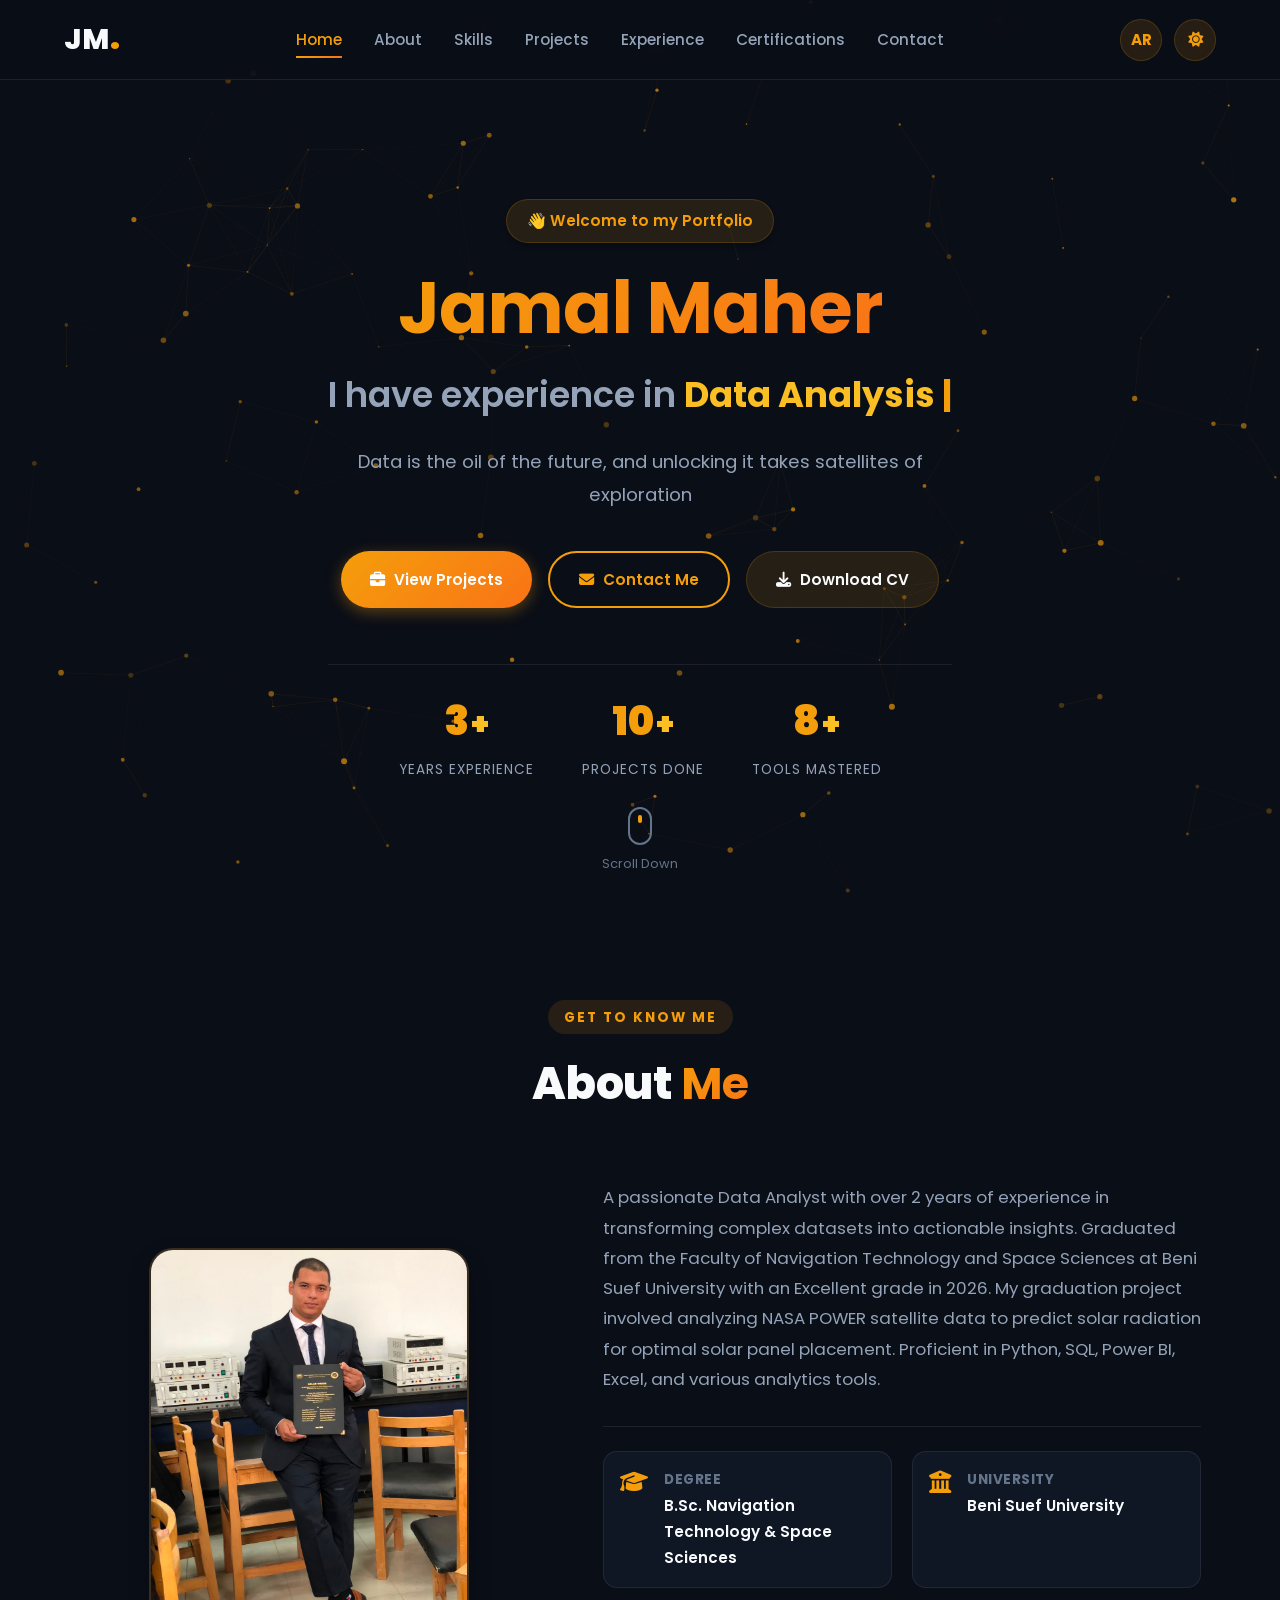
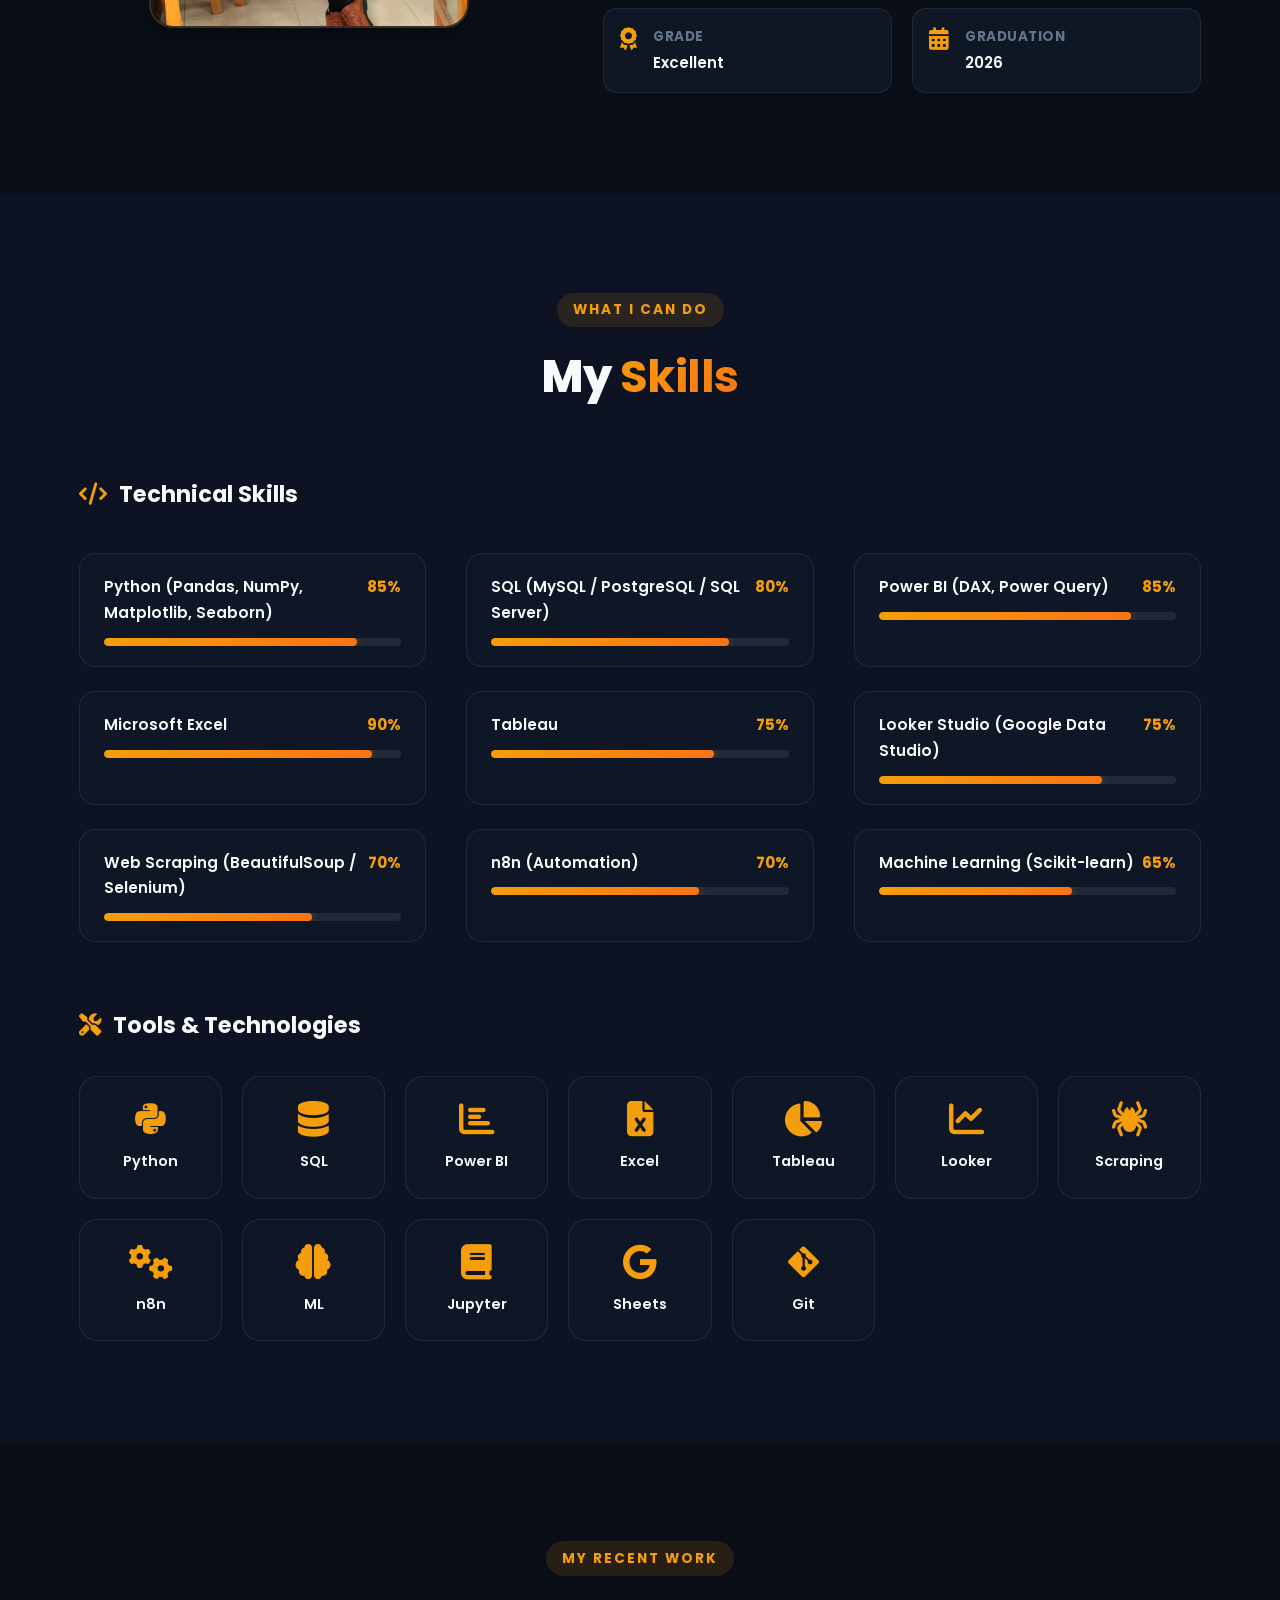
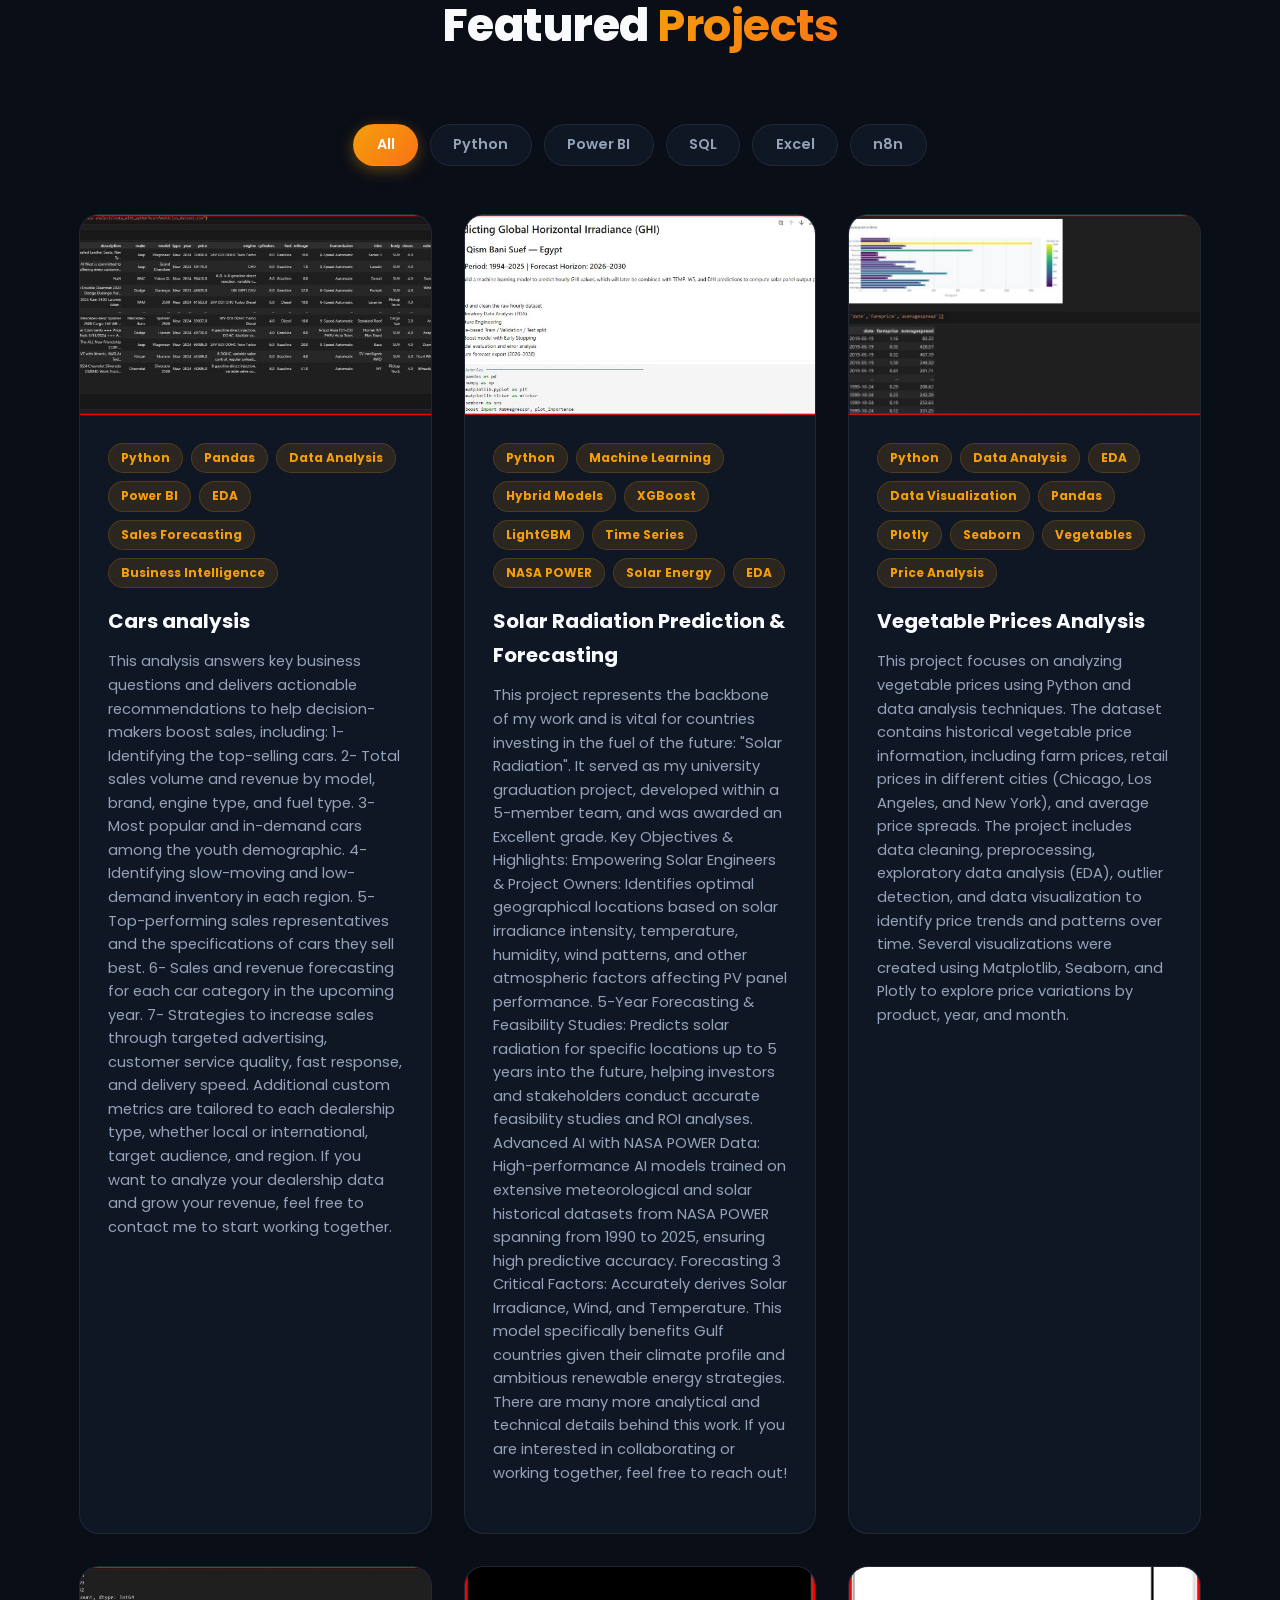
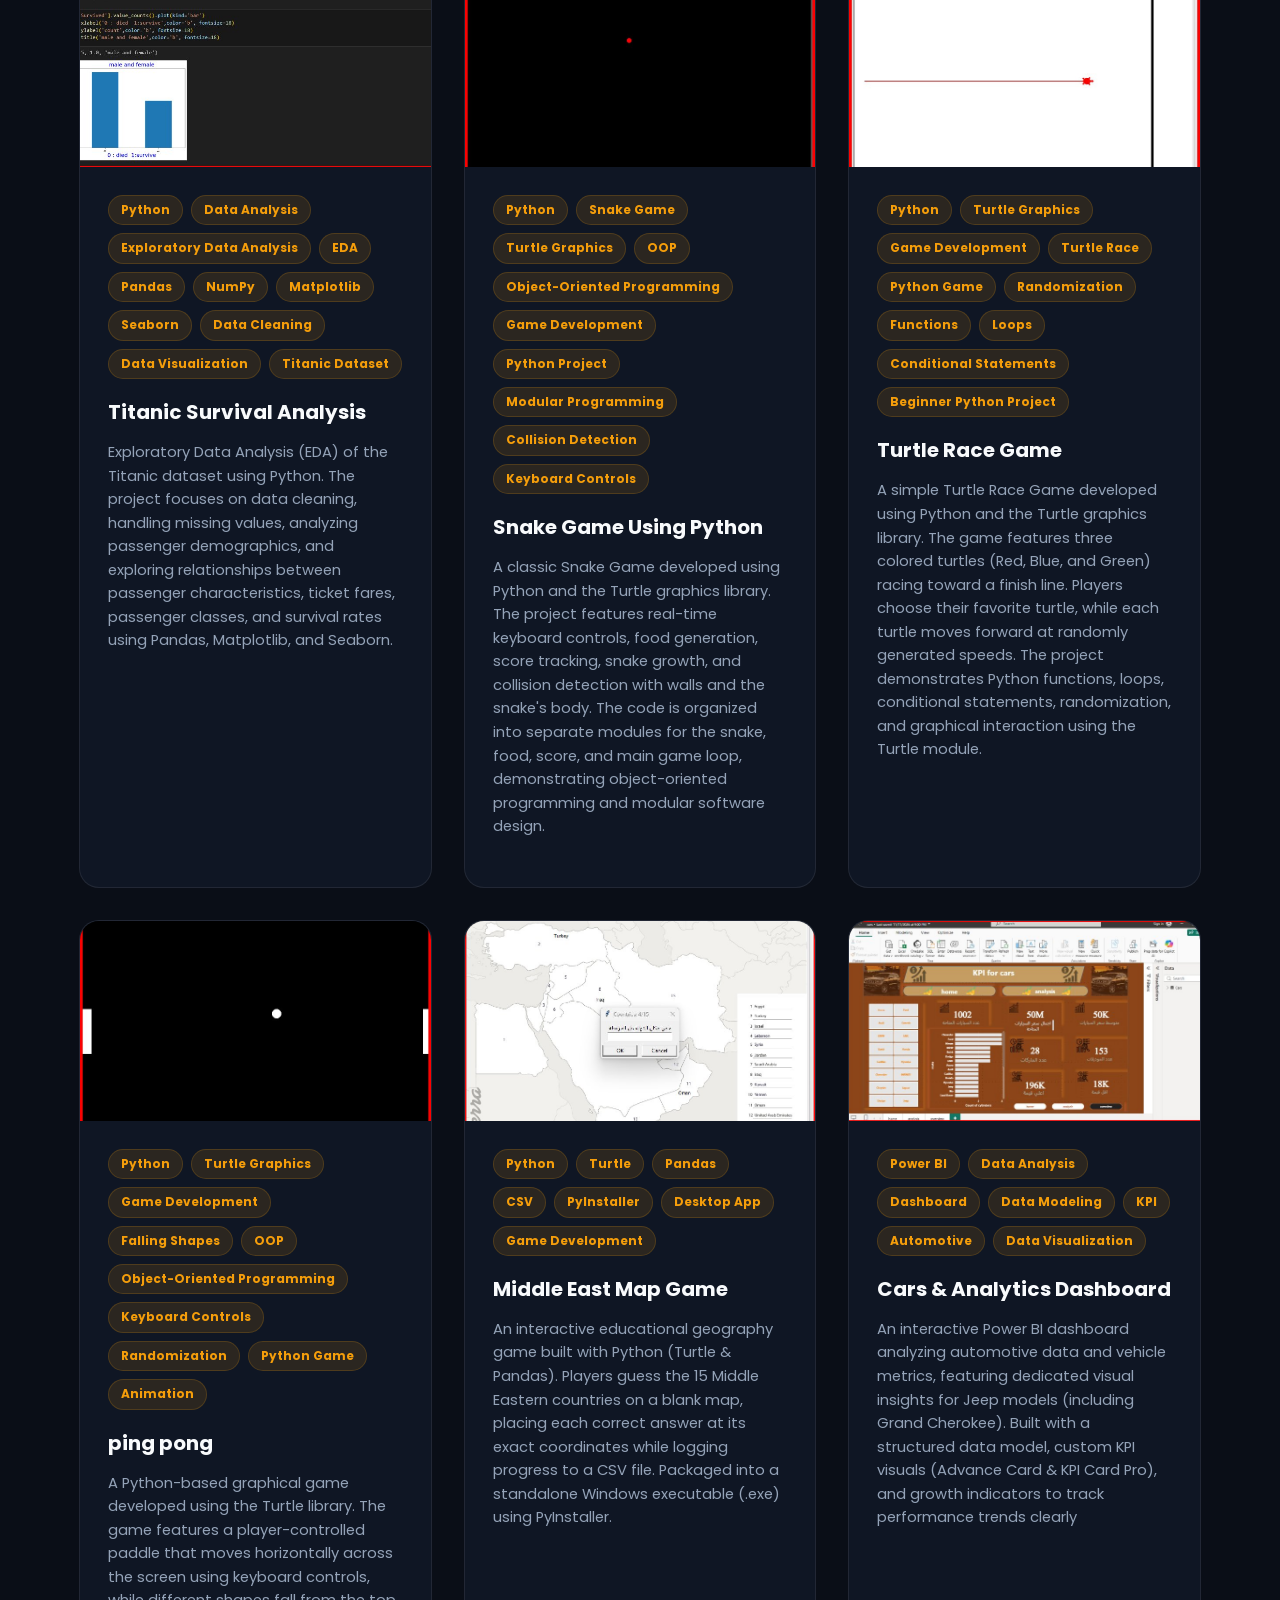
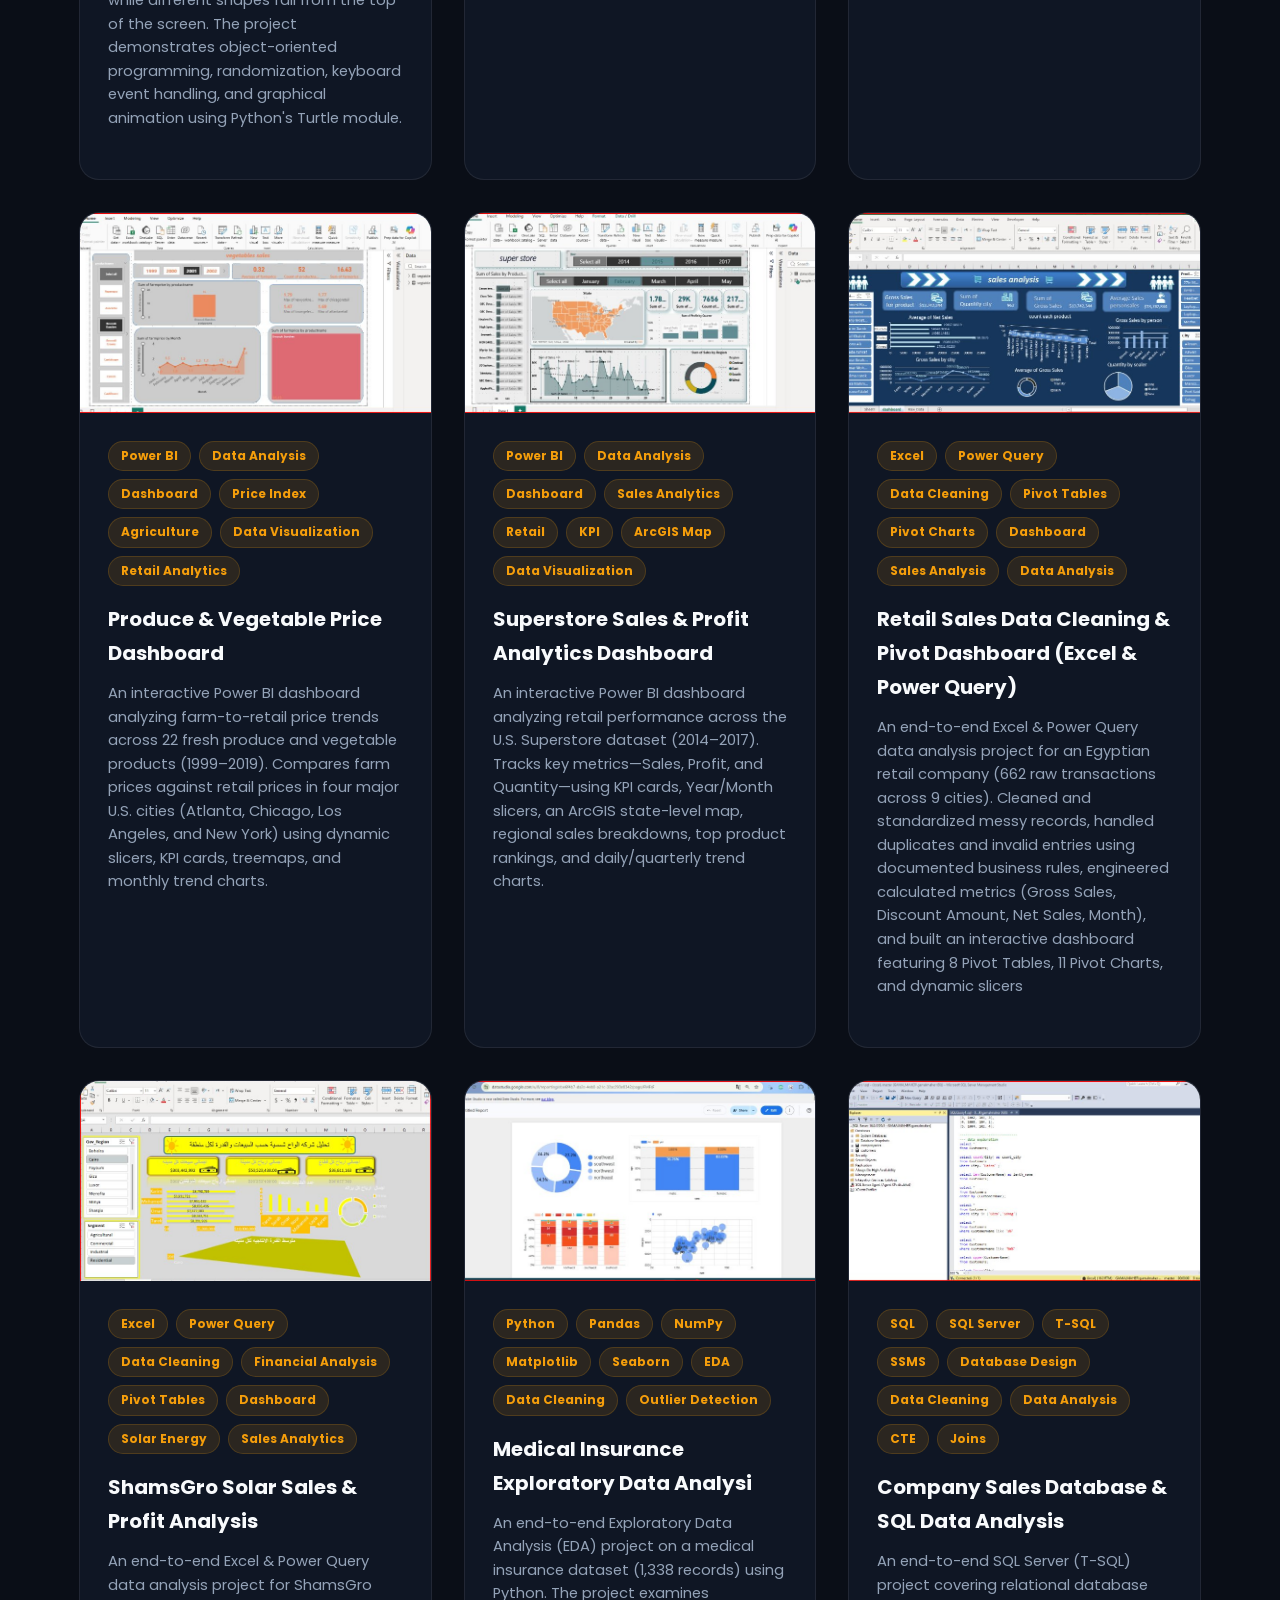
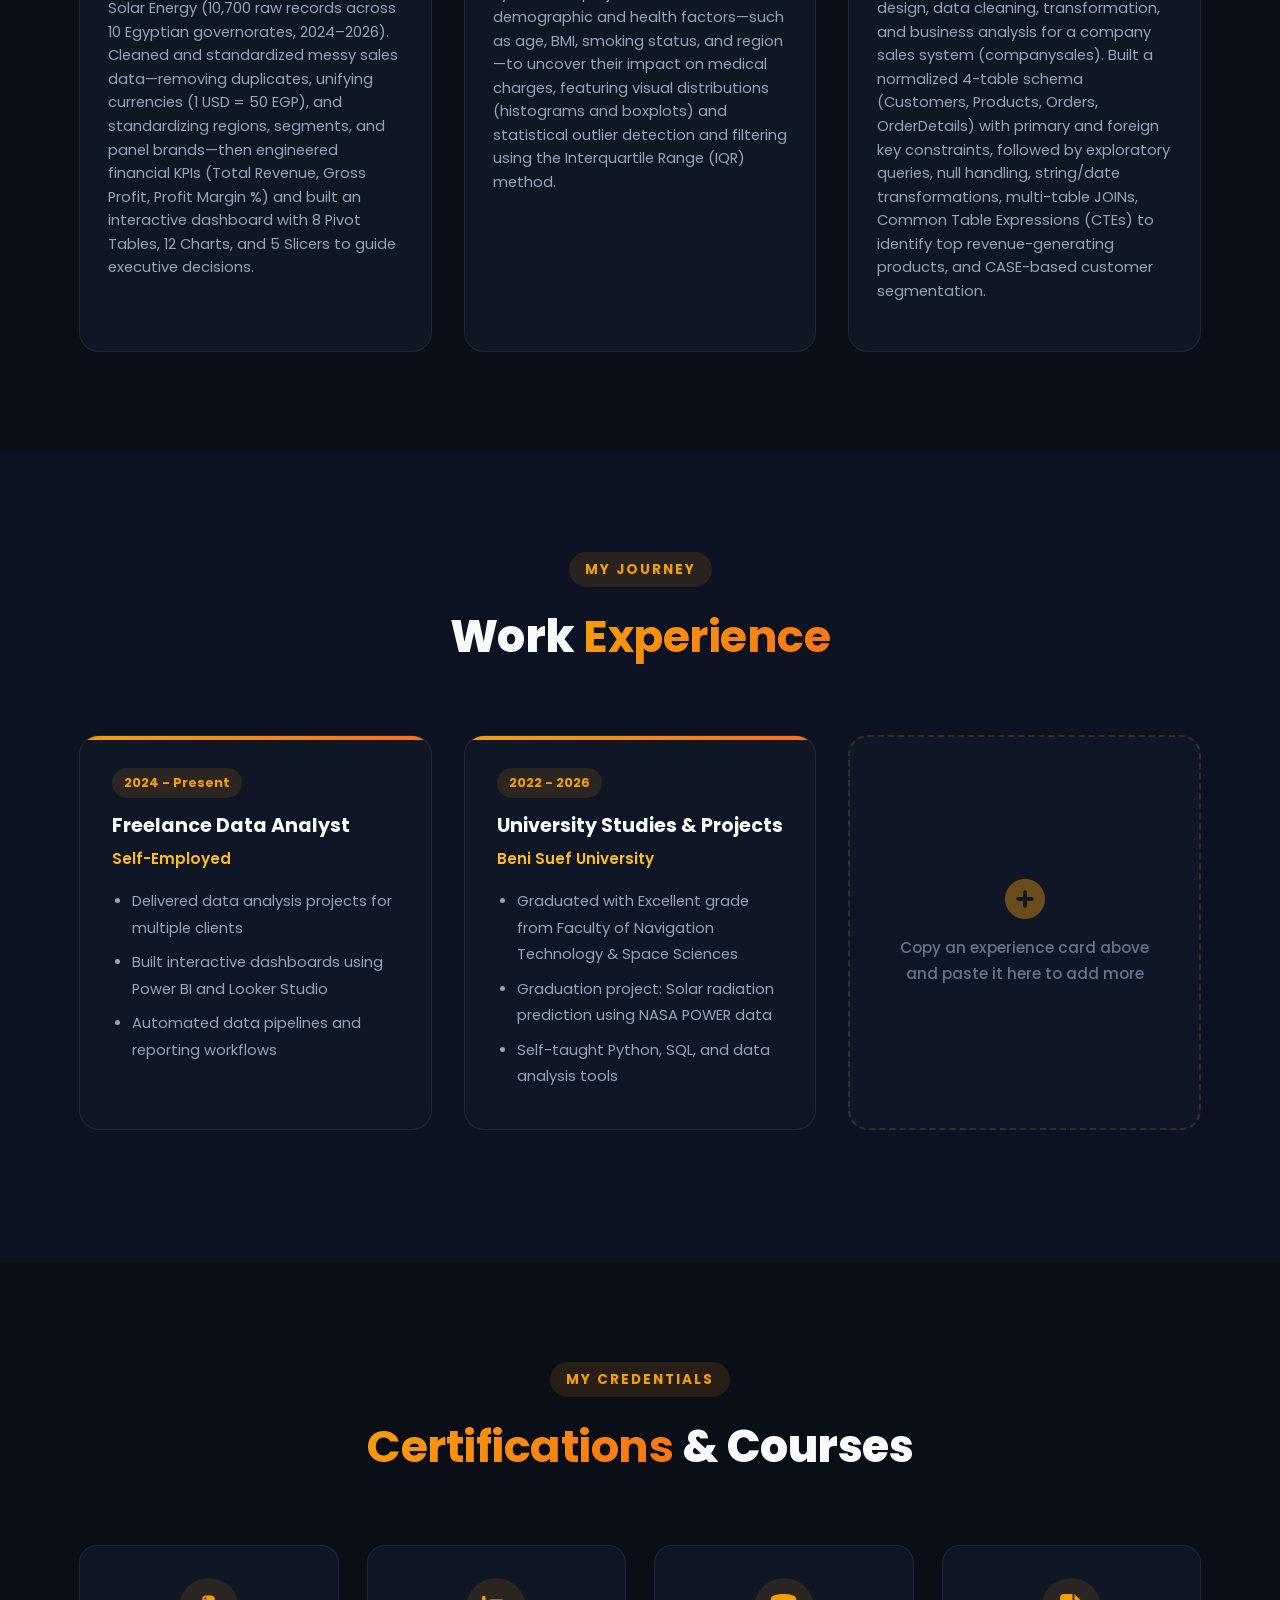
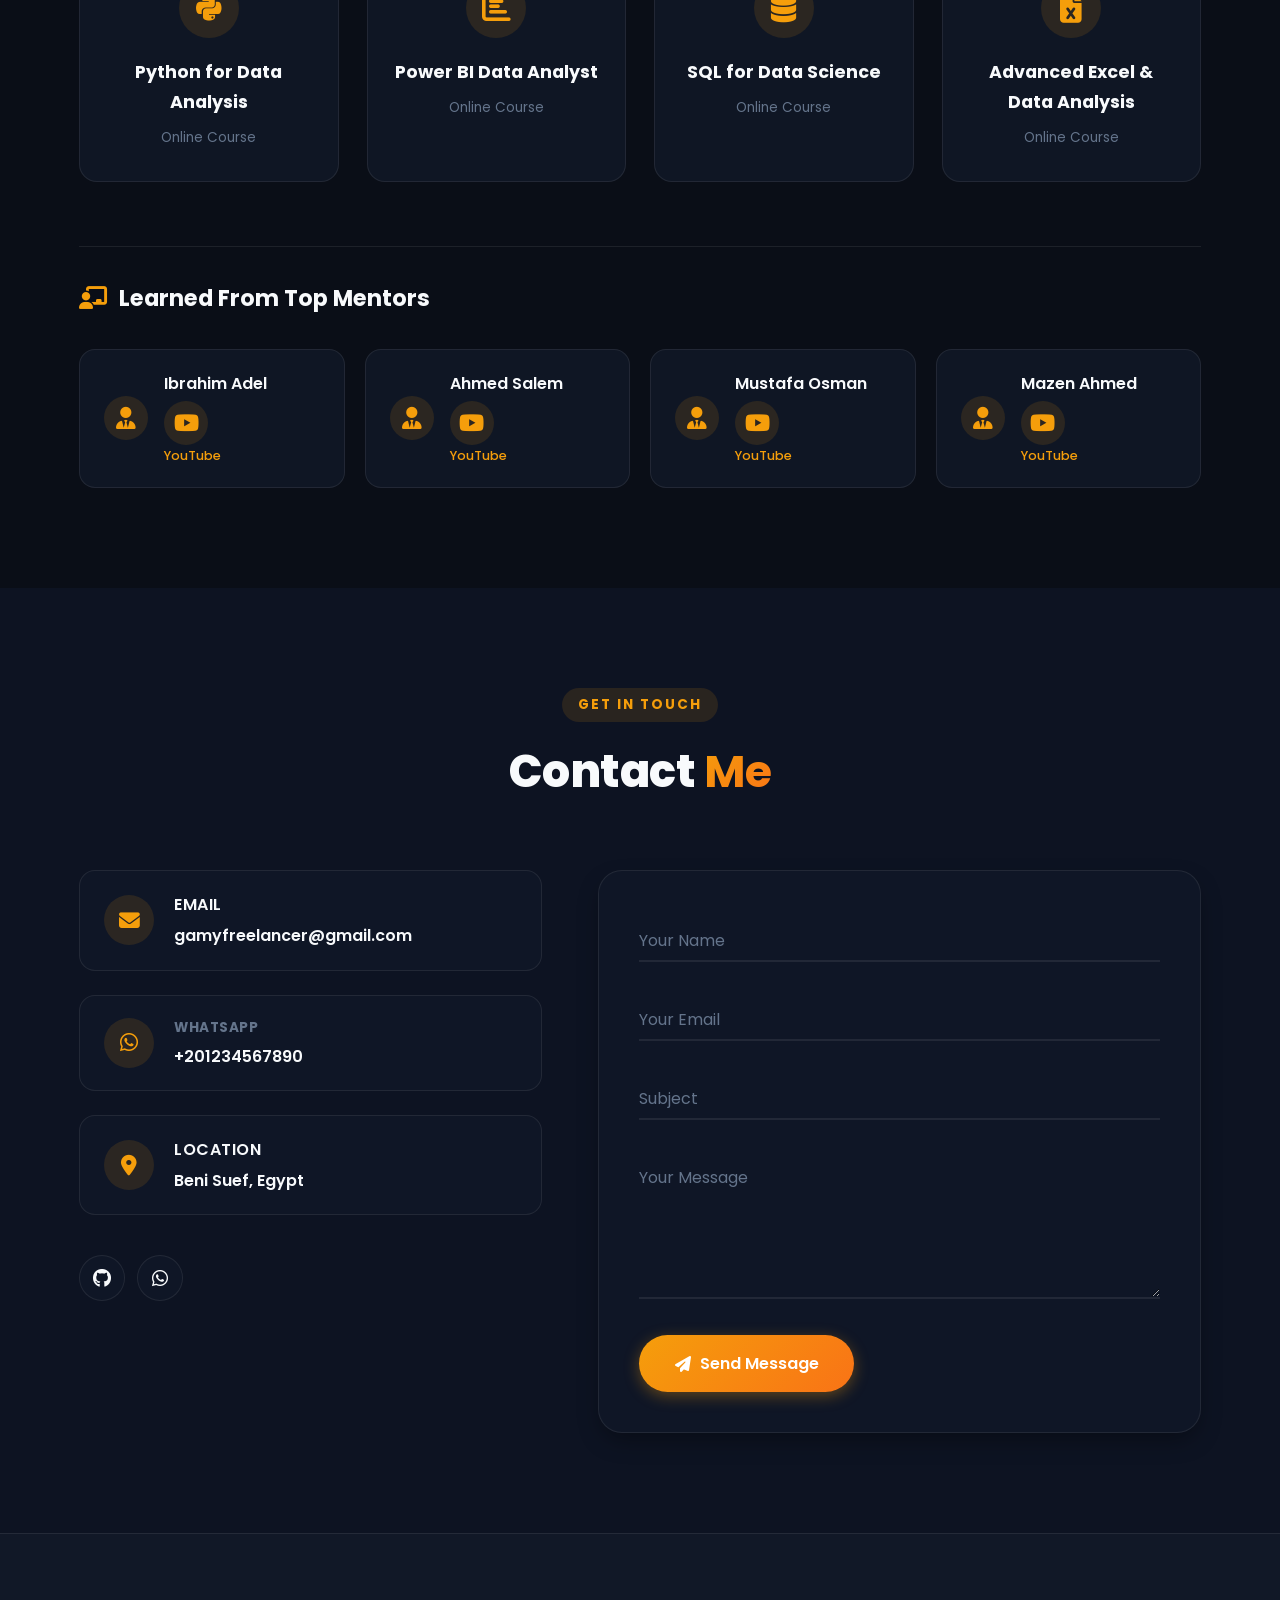
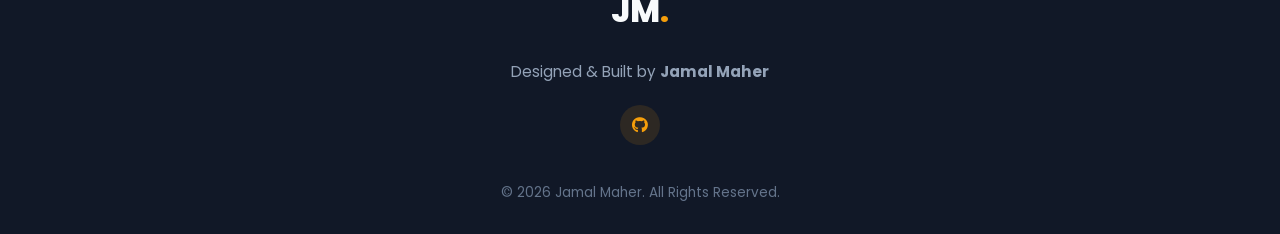
==== commit c0cf0046: "Add files via upload" ====
--- a/index.html
+++ b/index.html
@@ -910,6 +910,73 @@
                         </p>
                     </div>
                 </div>
+
+                <div class="project-card reveal" data-category="looker">
+                    <div class="project-image">
+                        <img src="[data-uri]" alt="Medical Insurance Exploratory Data Analysi">
+                        <div class="project-overlay">
+                            <div class="project-links">
+                                
+                                <a href="https://github.com/gamyfreelancer-web/Medical-Insurance-Exploratory-Data-Analysi" target="_blank" class="project-link" title="View Code (GitHub / Kaggle)"><i class="fab fa-github"></i></a>
+                                
+                            </div>
+                        </div>
+                    </div>
+                    <div class="project-info">
+                        <div class="project-tags">
+                            <span class="project-tag">Python</span>
+                            <span class="project-tag">Pandas</span>
+                            <span class="project-tag">NumPy</span>
+                            <span class="project-tag">Matplotlib</span>
+                            <span class="project-tag">Seaborn</span>
+                            <span class="project-tag">EDA</span>
+                            <span class="project-tag">Data Cleaning</span>
+                            <span class="project-tag">Outlier Detection</span>
+                        </div>
+                        <h3 class="project-title">
+                            <span class="lang-en">Medical Insurance Exploratory Data Analysi</span>
+                            <span class="lang-ar">تحليل البيانات الاستكشافي لتكاليف التأمين الصحي</span>
+                        </h3>
+                        <p class="project-desc">
+                            <span class="lang-en">An end-to-end Exploratory Data Analysis (EDA) project on a medical insurance dataset (1,338 records) using Python. The project examines demographic and health factors—such as age, BMI, smoking status, and region—to uncover their impact on medical charges, featuring visual distributions (histograms and boxplots) and statistical outlier detection and filtering using the Interquartile Range (IQR) method.</span>
+                            <span class="lang-ar">مشروع تحليل استكشافي متكامل لبيانات التأمين الصحي (1,338 سجلاً) باستخدام لغة بايثون. يهدف المشروع إلى فحص جودة البيانات واستكشاف تأثير العوامل الديموغرافية والصحية (مثل العمر، ومؤشر كتلة الجسم، والتدخين، والمنطقة السكنية) على التكاليف الطبية، مع بناء مخططات التوزيع واكتشاف القيم المتطرفة ومعالجتها إحصائياً باستخدام طريقة المدى الربيعي (IQR).</span>
+                        </p>
+                    </div>
+                </div>
+
+                <div class="project-card reveal" data-category="sql">
+                    <div class="project-image">
+                        <img src="[data-uri]" alt="Company Sales Database & SQL Data Analysis">
+                        <div class="project-overlay">
+                            <div class="project-links">
+                                
+                                <a href="https://github.com/gamyfreelancer-web/Company-Sales-Database-SQL-Data-Analysis" target="_blank" class="project-link" title="View Code (GitHub / Kaggle)"><i class="fab fa-github"></i></a>
+                                
+                            </div>
+                        </div>
+                    </div>
+                    <div class="project-info">
+                        <div class="project-tags">
+                            <span class="project-tag">SQL</span>
+                            <span class="project-tag">SQL Server</span>
+                            <span class="project-tag">T-SQL</span>
+                            <span class="project-tag">SSMS</span>
+                            <span class="project-tag">Database Design</span>
+                            <span class="project-tag">Data Cleaning</span>
+                            <span class="project-tag">Data Analysis</span>
+                            <span class="project-tag">CTE</span>
+                            <span class="project-tag">Joins</span>
+                        </div>
+                        <h3 class="project-title">
+                            <span class="lang-en">Company Sales Database & SQL Data Analysis</span>
+                            <span class="lang-ar">تصميم قاعدة بيانات وتحليل مبيعات</span>
+                        </h3>
+                        <p class="project-desc">
+                            <span class="lang-en">An end-to-end SQL Server (T-SQL) project covering relational database design, data cleaning, transformation, and business analysis for a company sales system (companysales). Built a normalized 4-table schema (Customers, Products, Orders, OrderDetails) with primary and foreign key constraints, followed by exploratory queries, null handling, string/date transformations, multi-table JOINs, Common Table Expressions (CTEs) to identify top revenue-generating products, and CASE-based customer segmentation.</span>
+                            <span class="lang-ar">مشروع متكامل باستخدام SQL Server (T-SQL) يشمل تصميم قاعدة بيانات علائقية وتنظيف البيانات وتحويلها وتحليلها لنظام مبيعات شركة (companysales). يتضمن المشروع بناء 4 جداول مترابطة (العملاء، المنتجات، الطلبات، وتفاصيل الطلبات) مع قيود المفاتيح الأساسية والأجنبية، وتنفيذ استعلامات استكشافية ومعالجة القيم الفارغة وتحويل النصوص والتواريخ، بالإضافة إلى استخدام الربط بين الجداول (JOINs) والتعبيرات الجدولية (CTEs) لتحديد أعلى المنتجات تحقيقاً للإيرادات وتصنيف العملاء حسب حجم المشتريات.</span>
+                        </p>
+                    </div>
+                </div>
             </div>
         </div>
     </section>
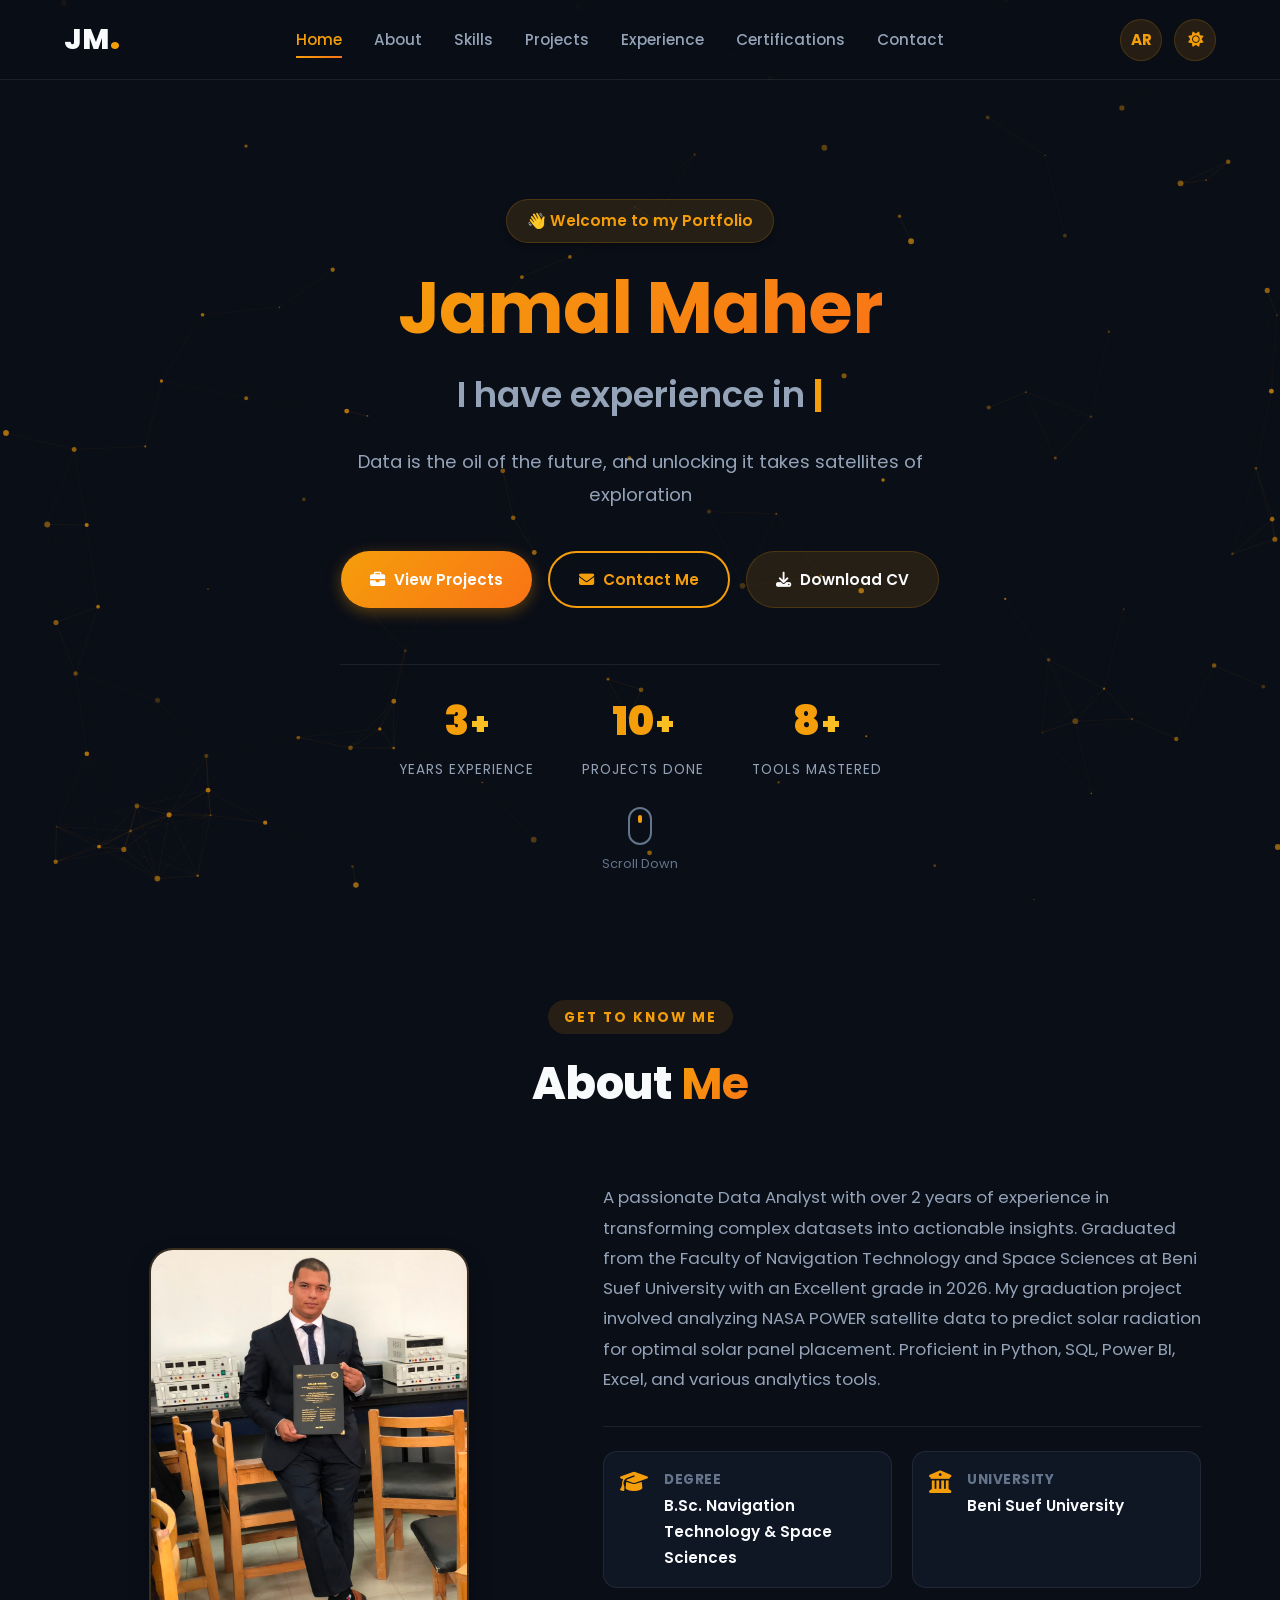
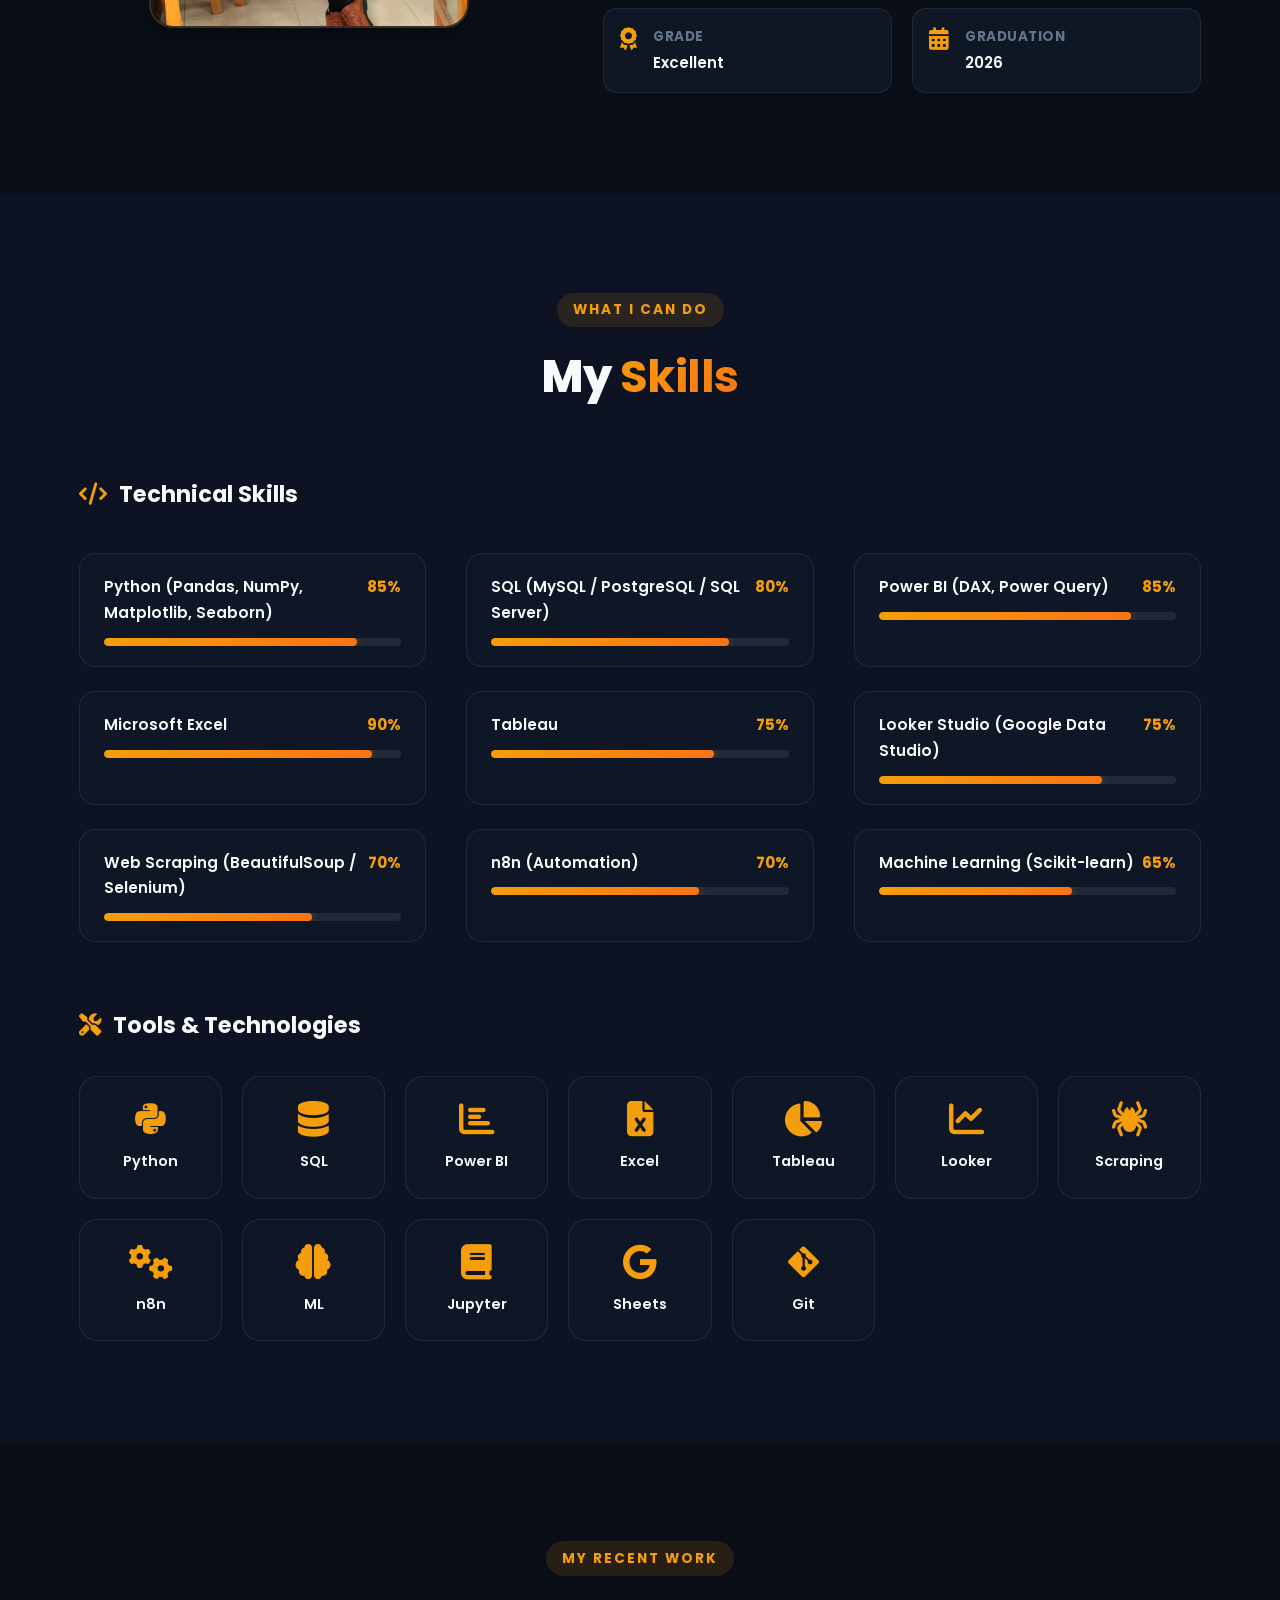
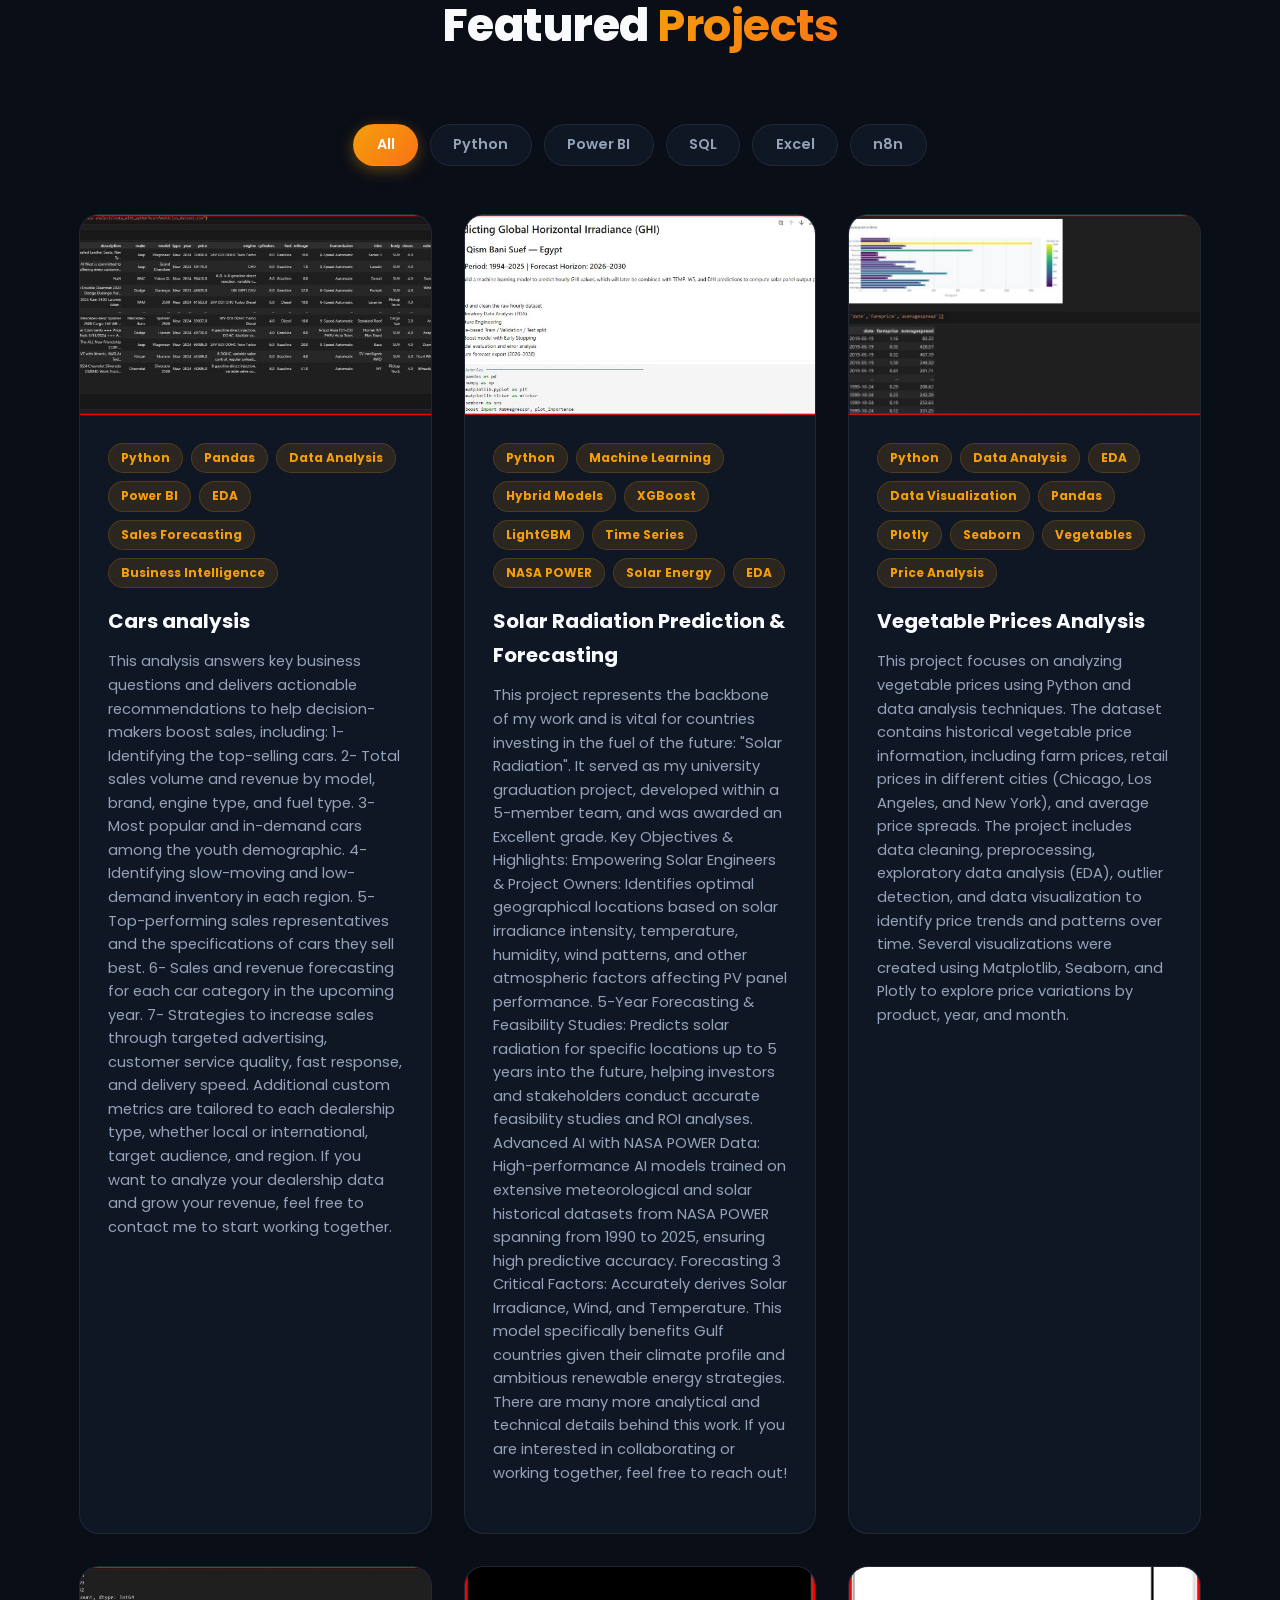
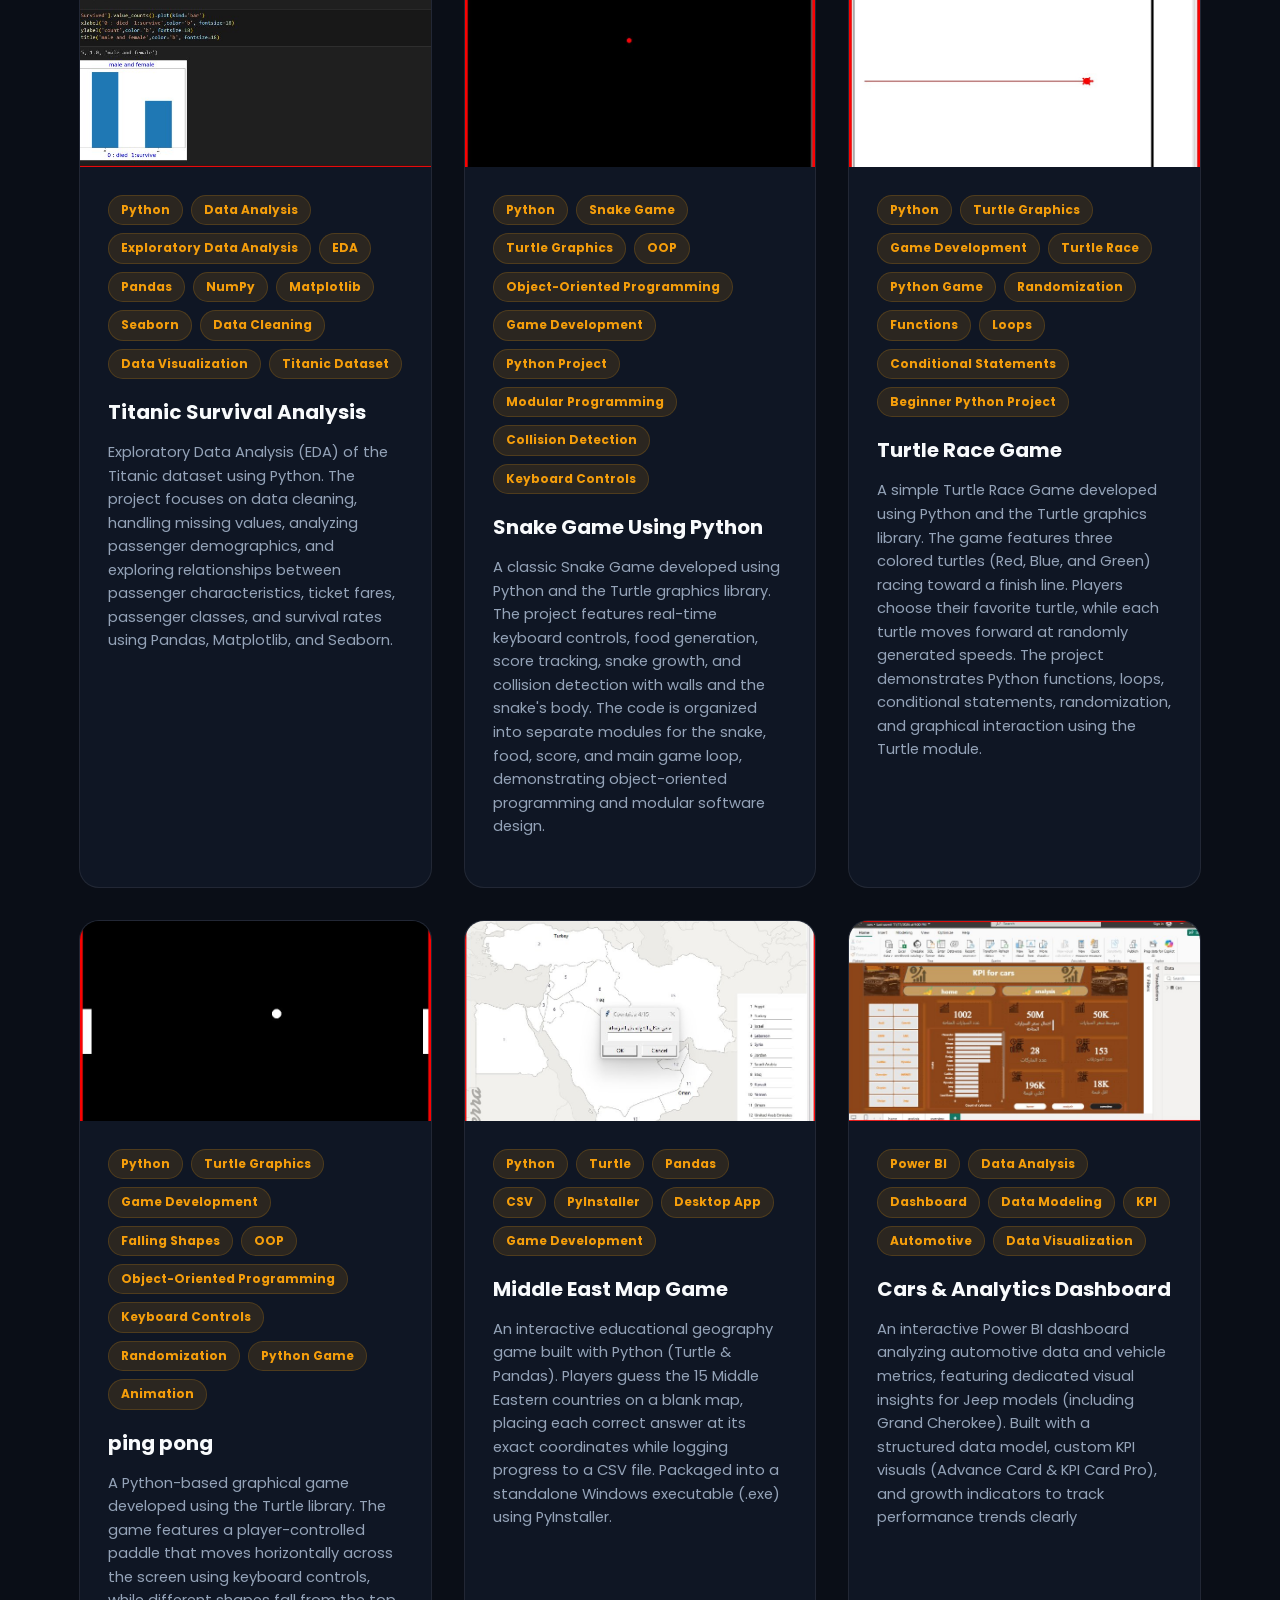
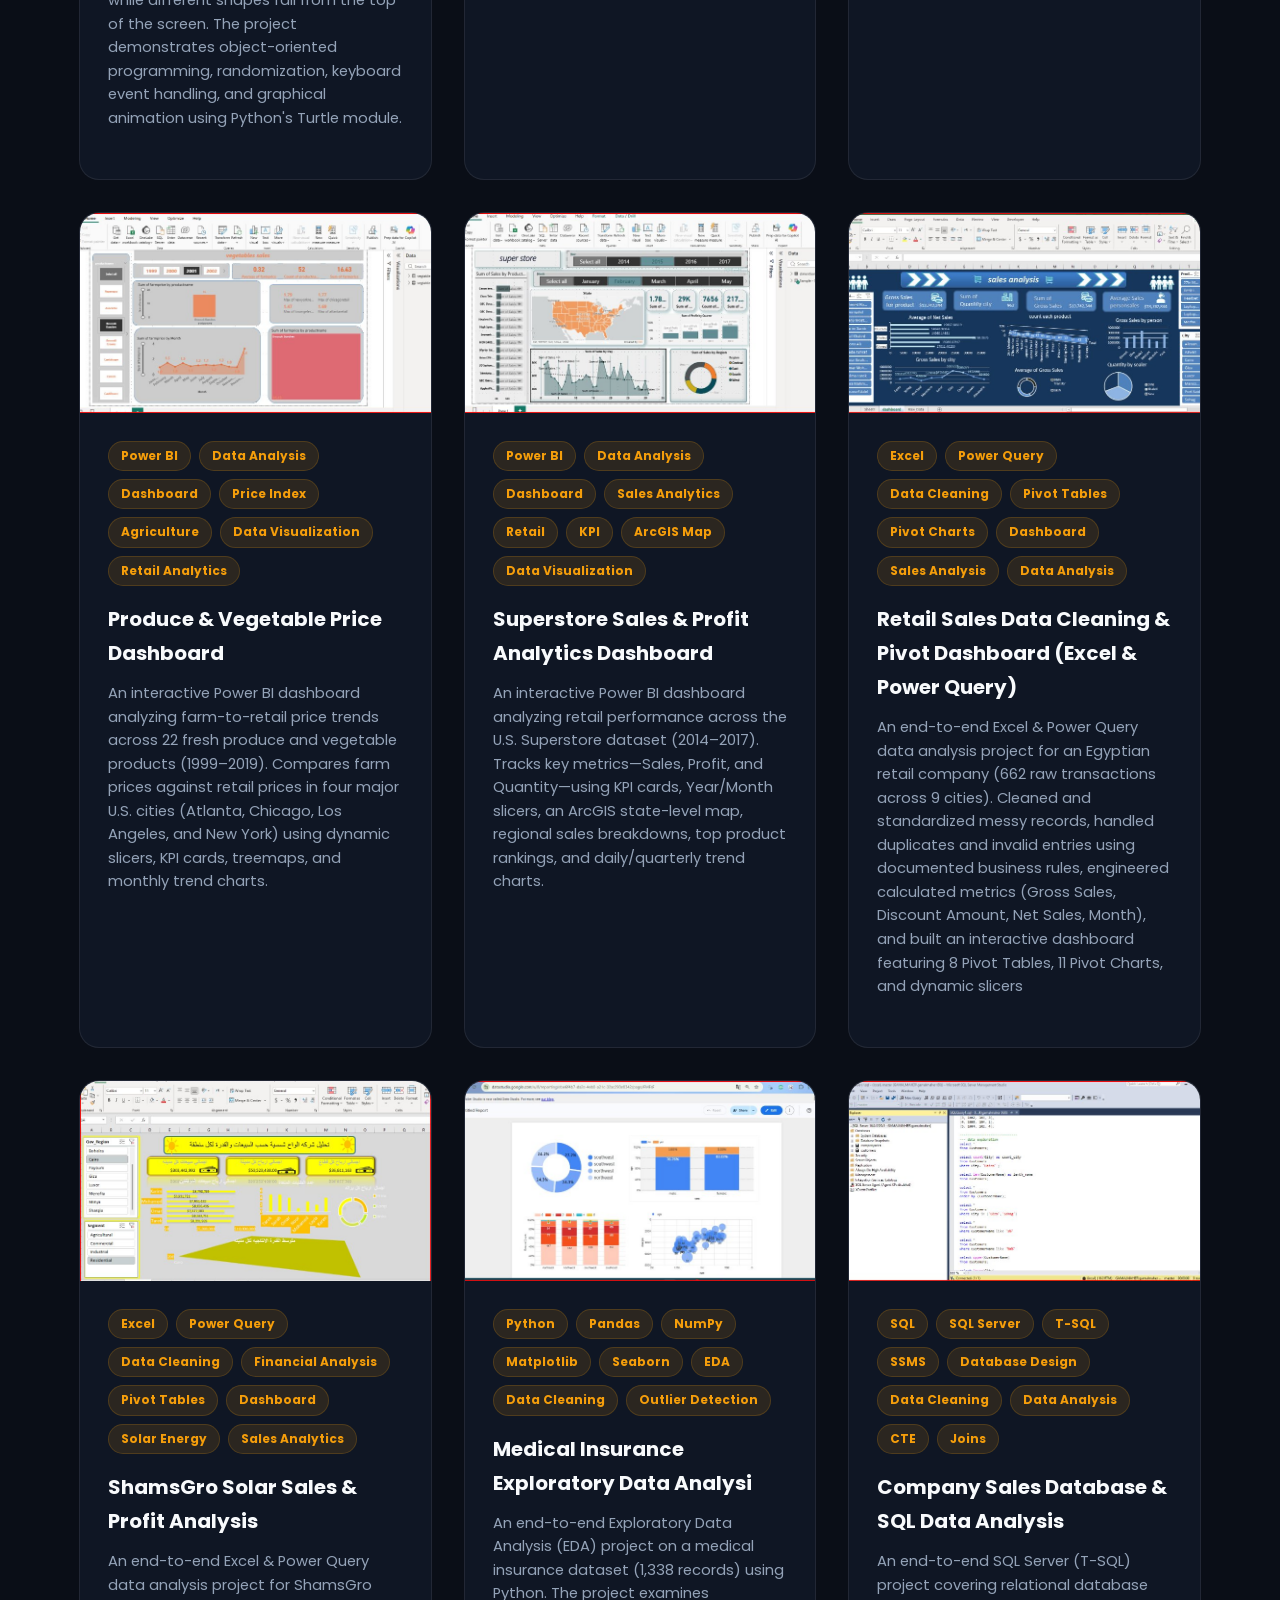
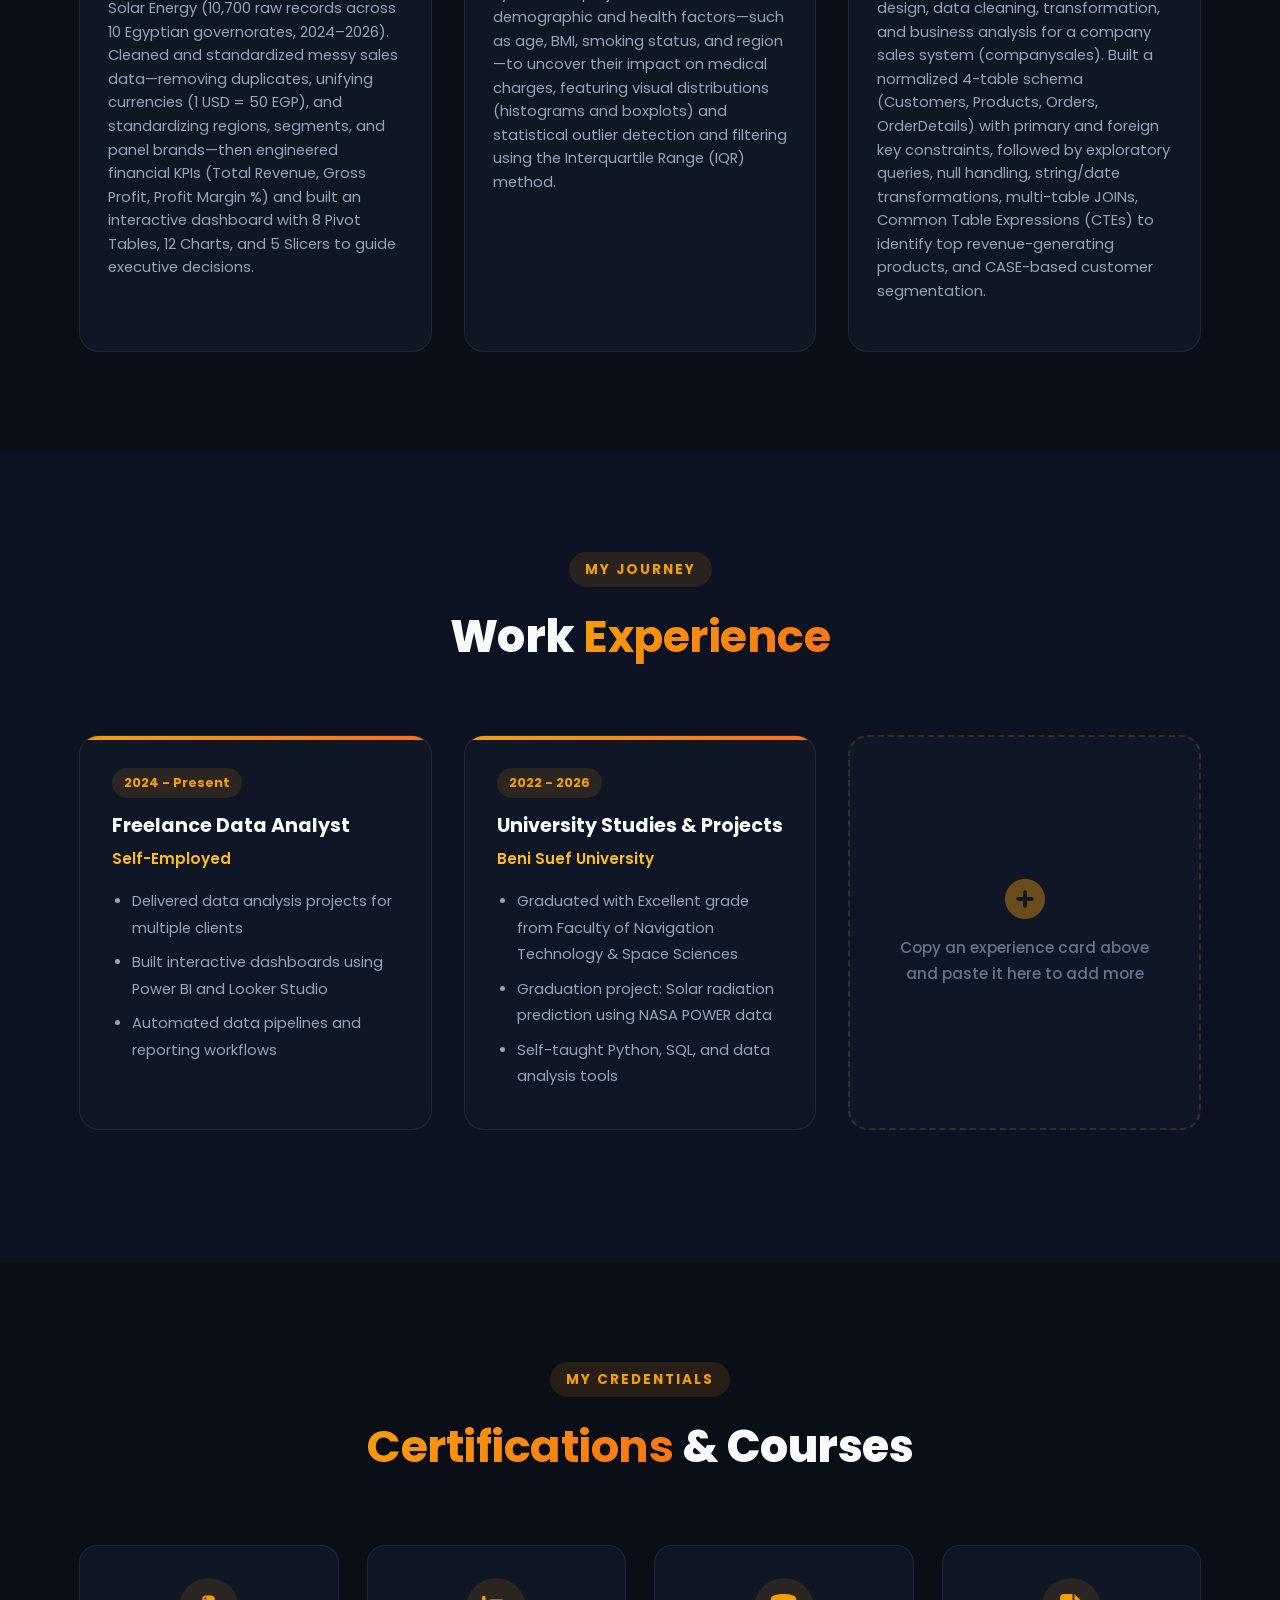
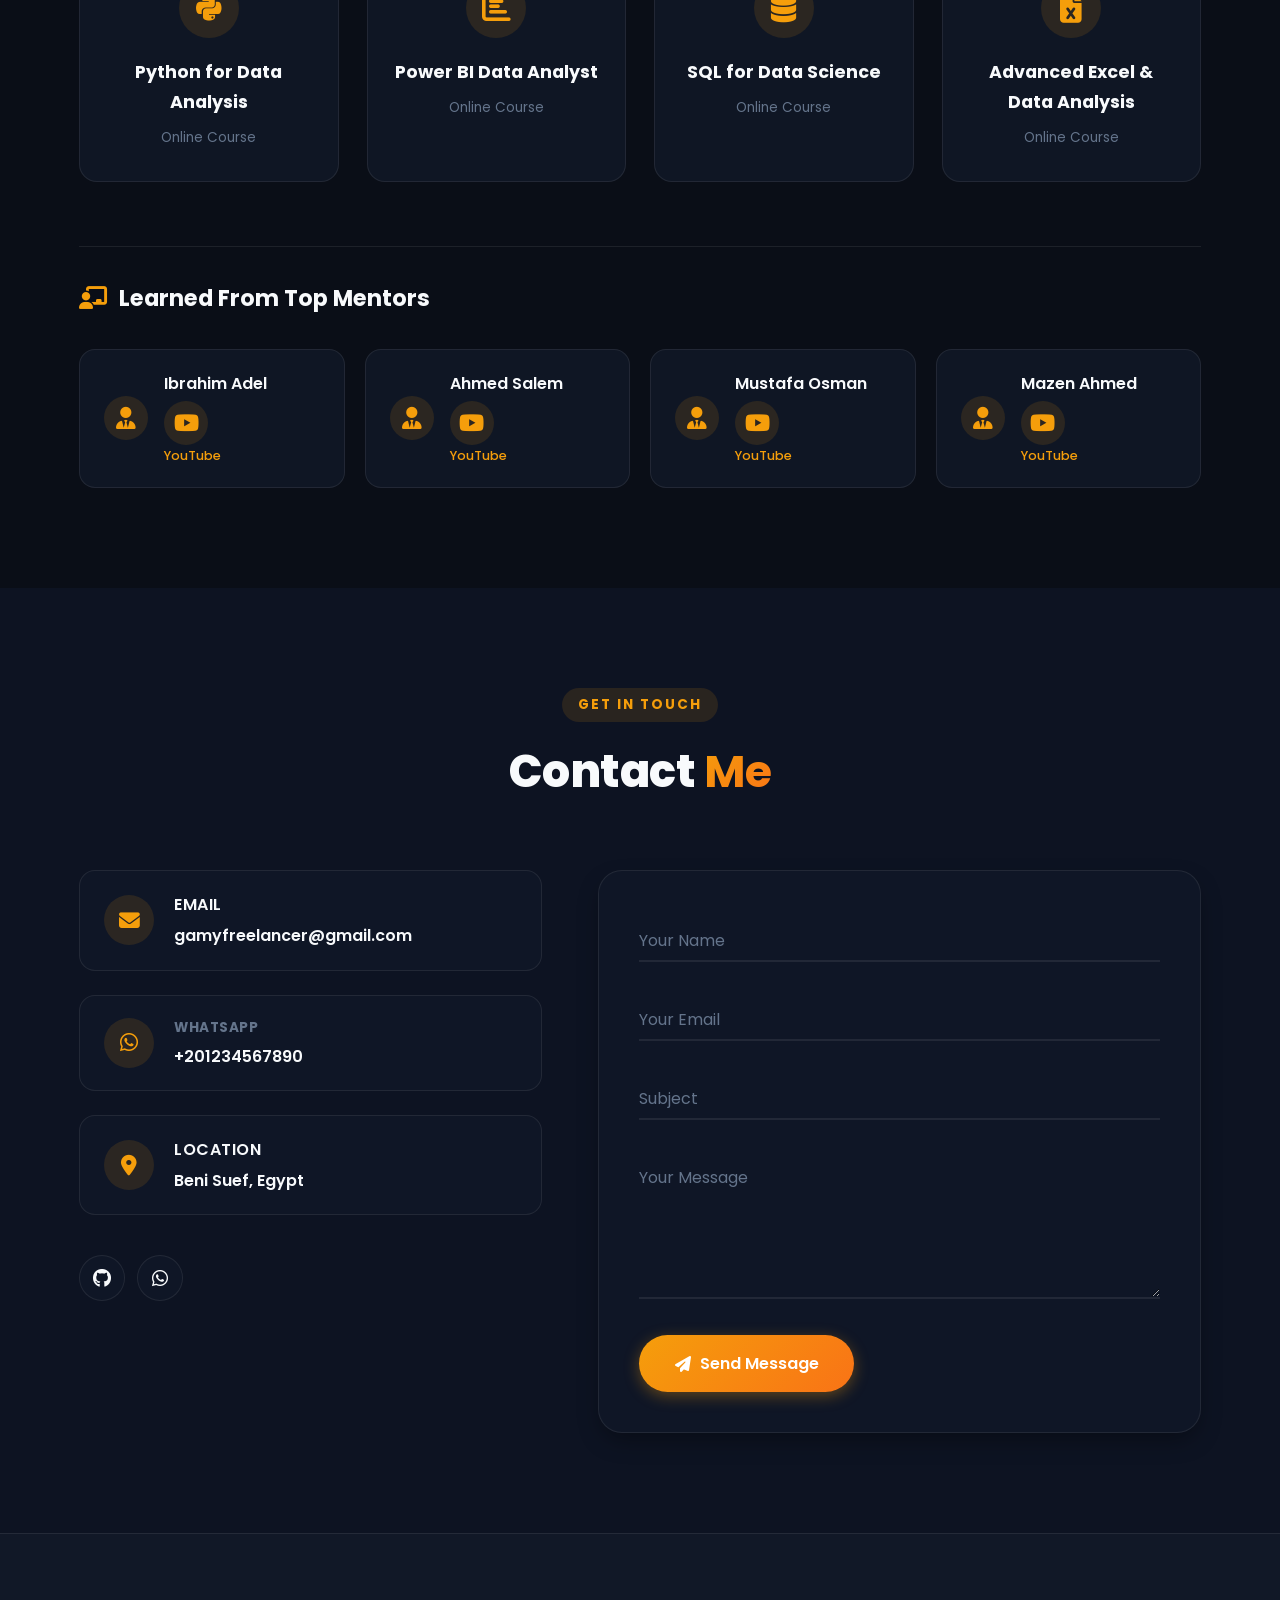
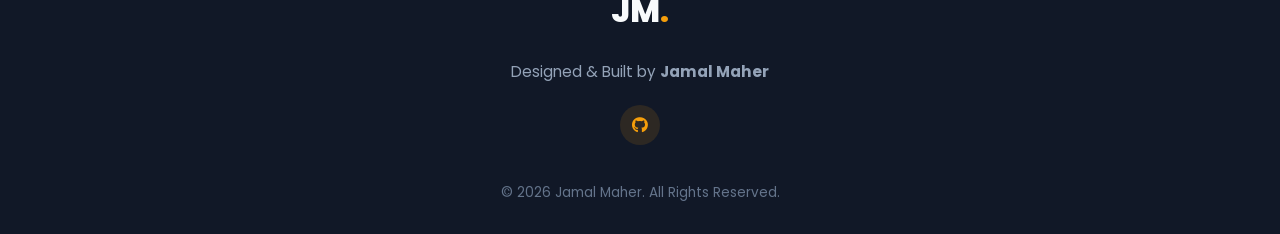
==== commit 42a43bdf: "Add files via upload" ====
--- a/index.html
+++ b/index.html
@@ -1219,7 +1219,7 @@
                         <div>
                             <h4>WhatsApp</h4>
                             <!-- ========== غيّر رقم الواتساب ========== -->
-                            <a href="https://wa.me/201128180670">+201234567890</a>
+                            <a href="https://wa.me/01128180670">+201234567890</a>
                         </div>
                     </div>
                     <div class="contact-info-card">
@@ -1247,7 +1247,7 @@
                     ================================================================ -->
                     <div class="social-links-contact">
                         <a href="https://github.com/gamyfreelancer-web" target="_blank" class="social-link" title="GitHub"><i class="fab fa-github"></i></a>
-                        <a href="https://wa.me/201128180670" target="_blank" class="social-link" title="WhatsApp"><i class="fab fa-whatsapp"></i></a>
+                        <a href="https://wa.me/01128180670" target="_blank" class="social-link" title="WhatsApp"><i class="fab fa-whatsapp"></i></a>
                     </div>
                 </div>
 
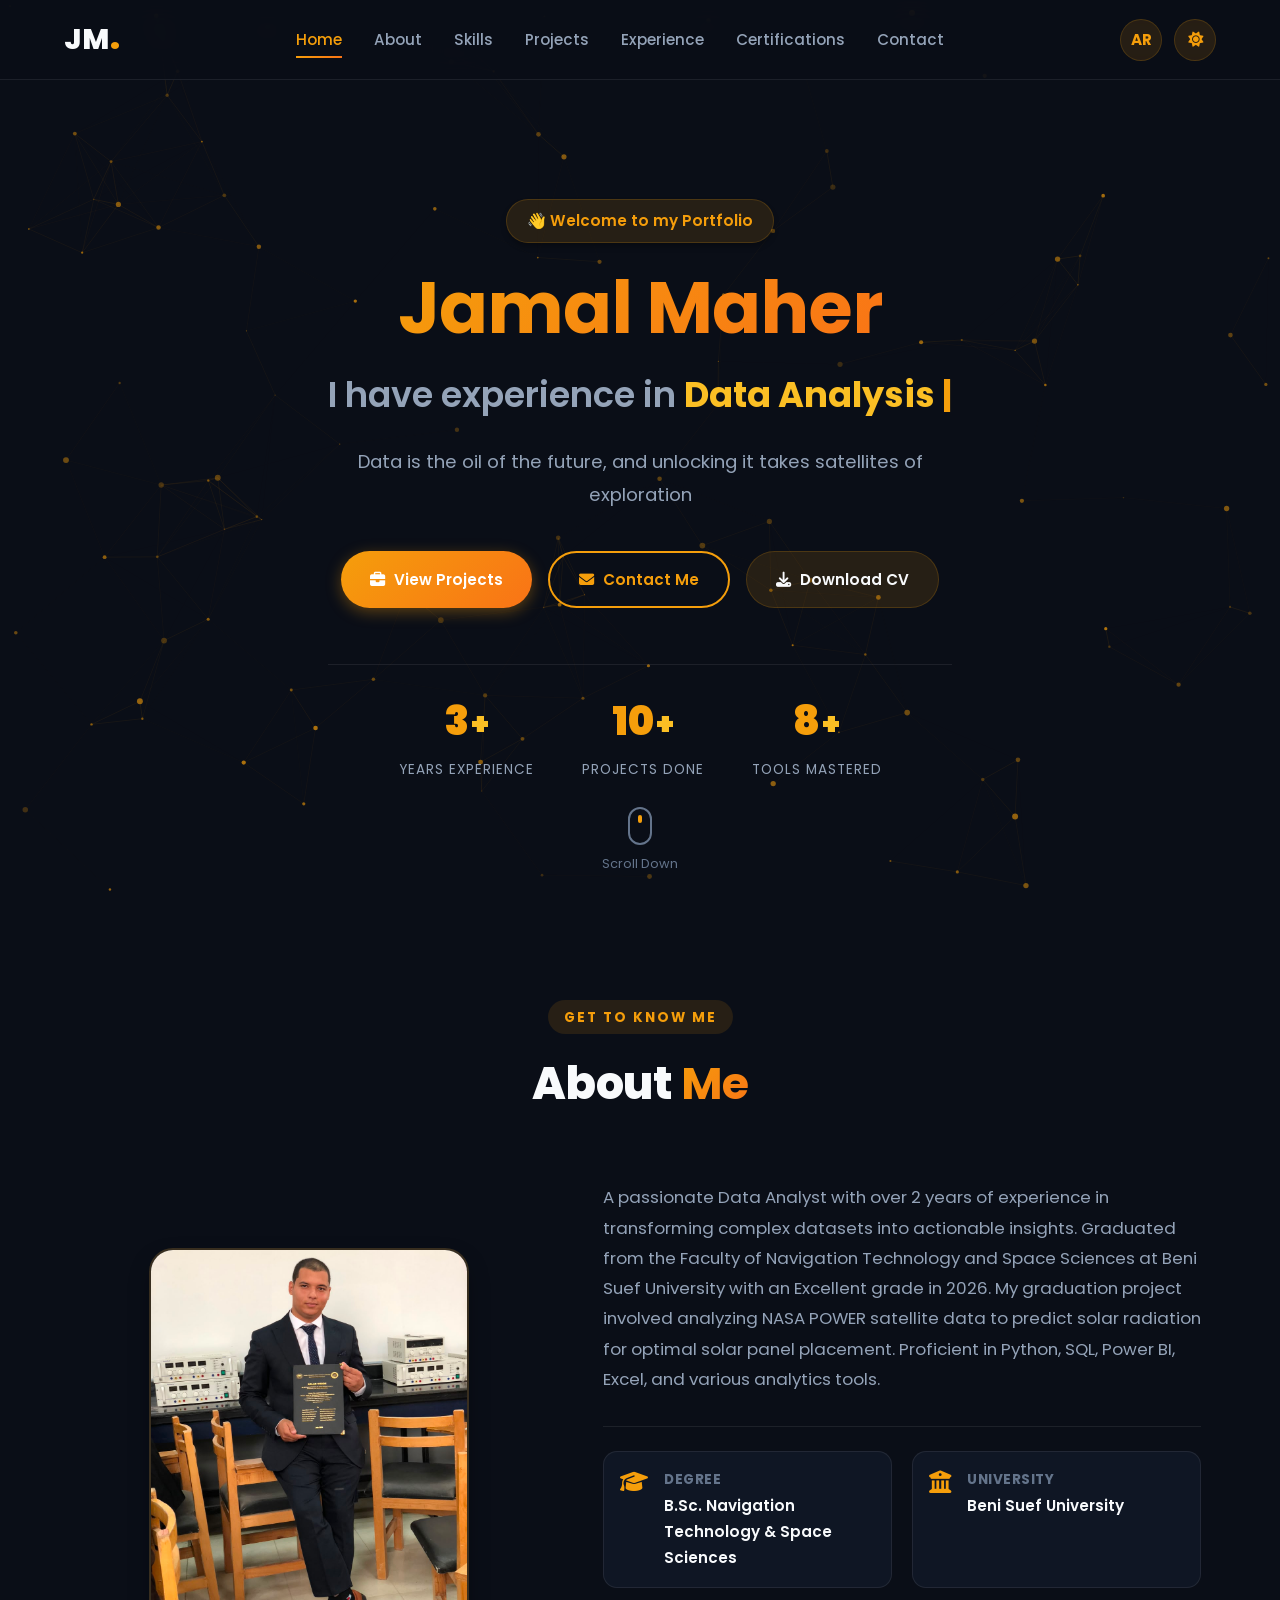
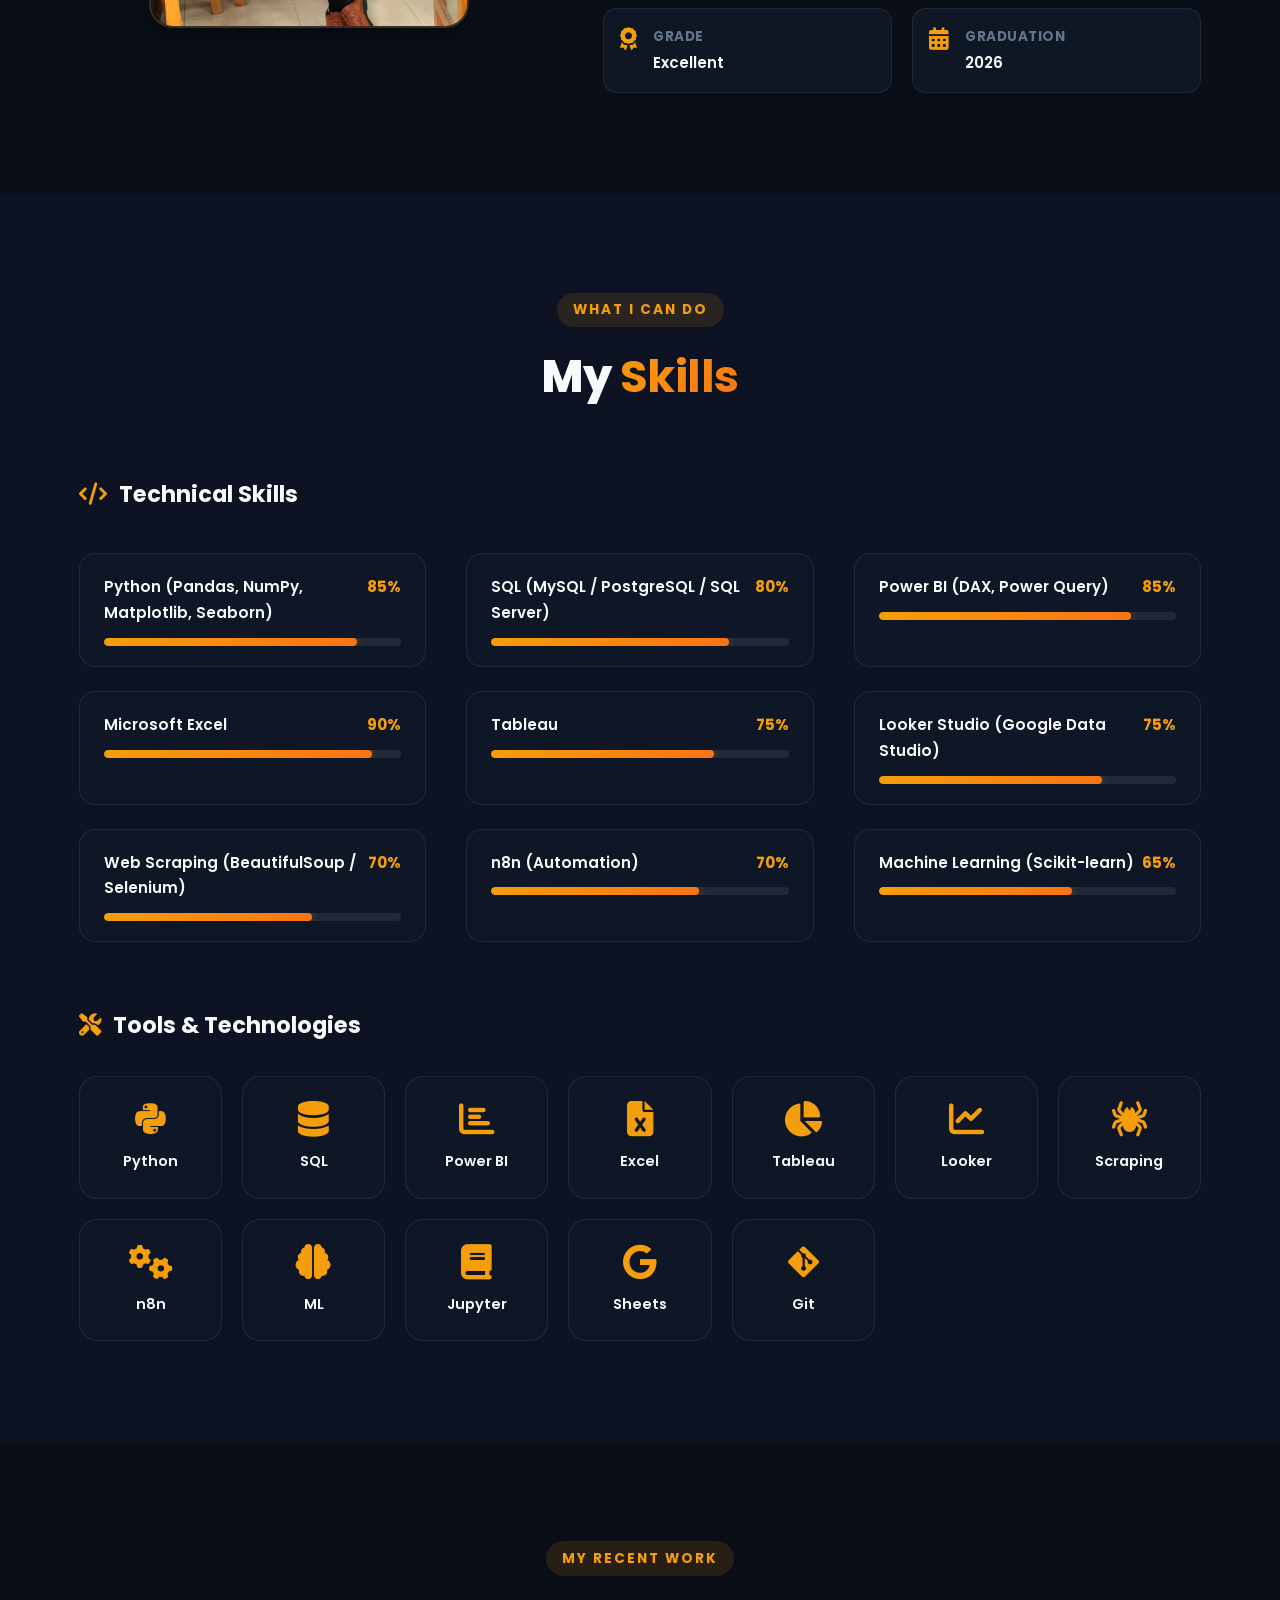
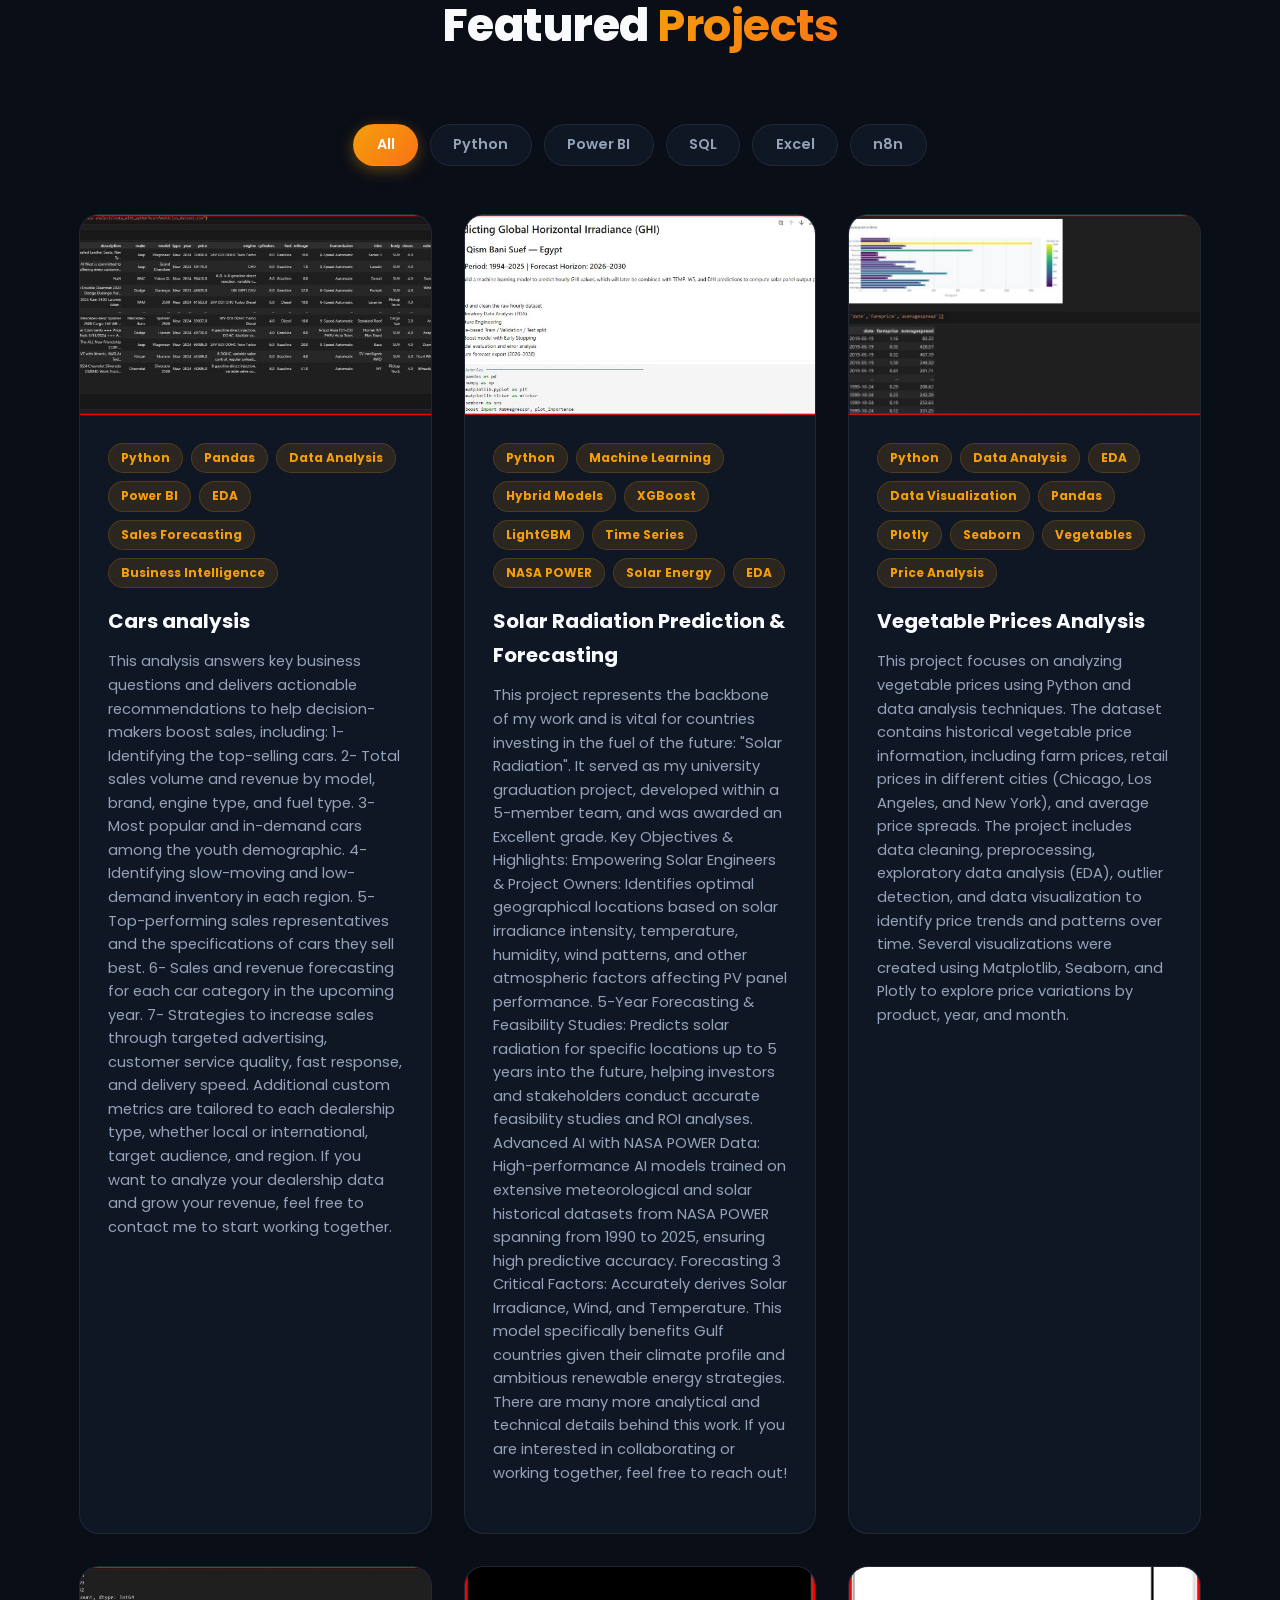
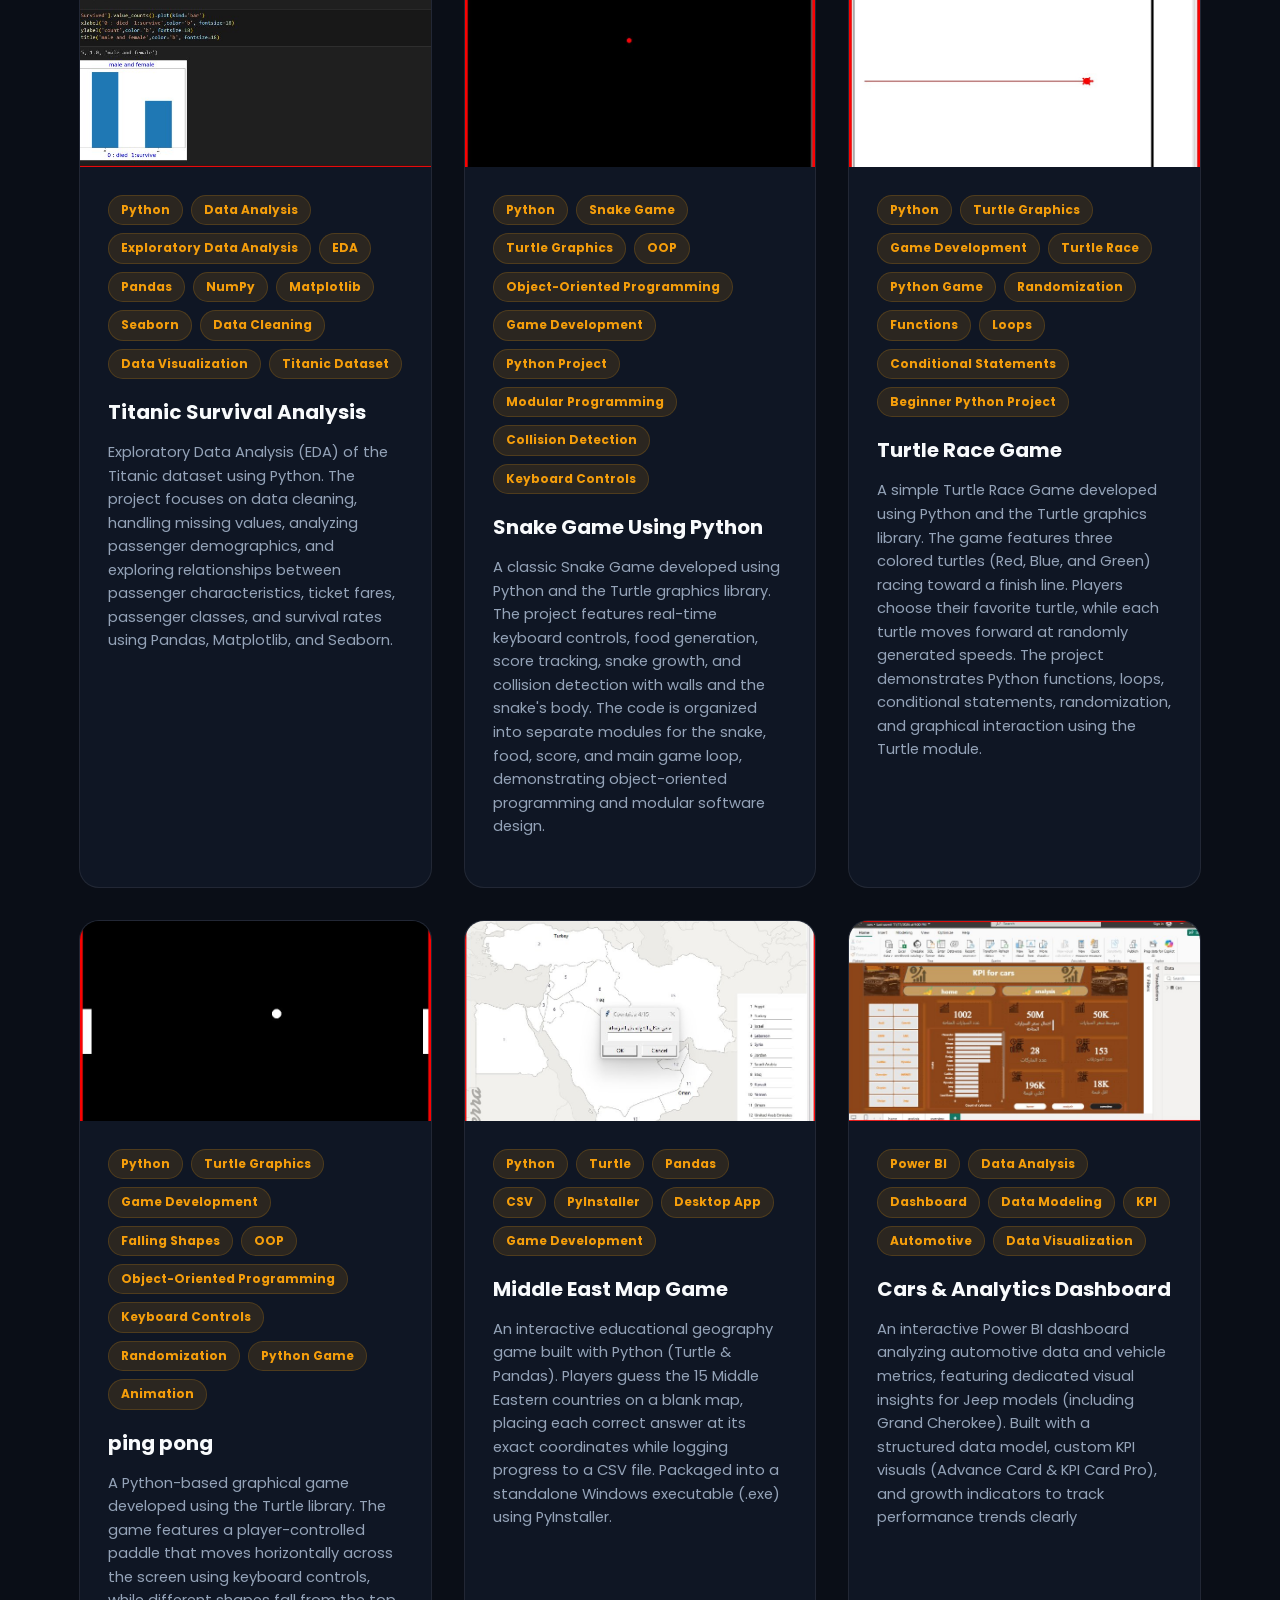
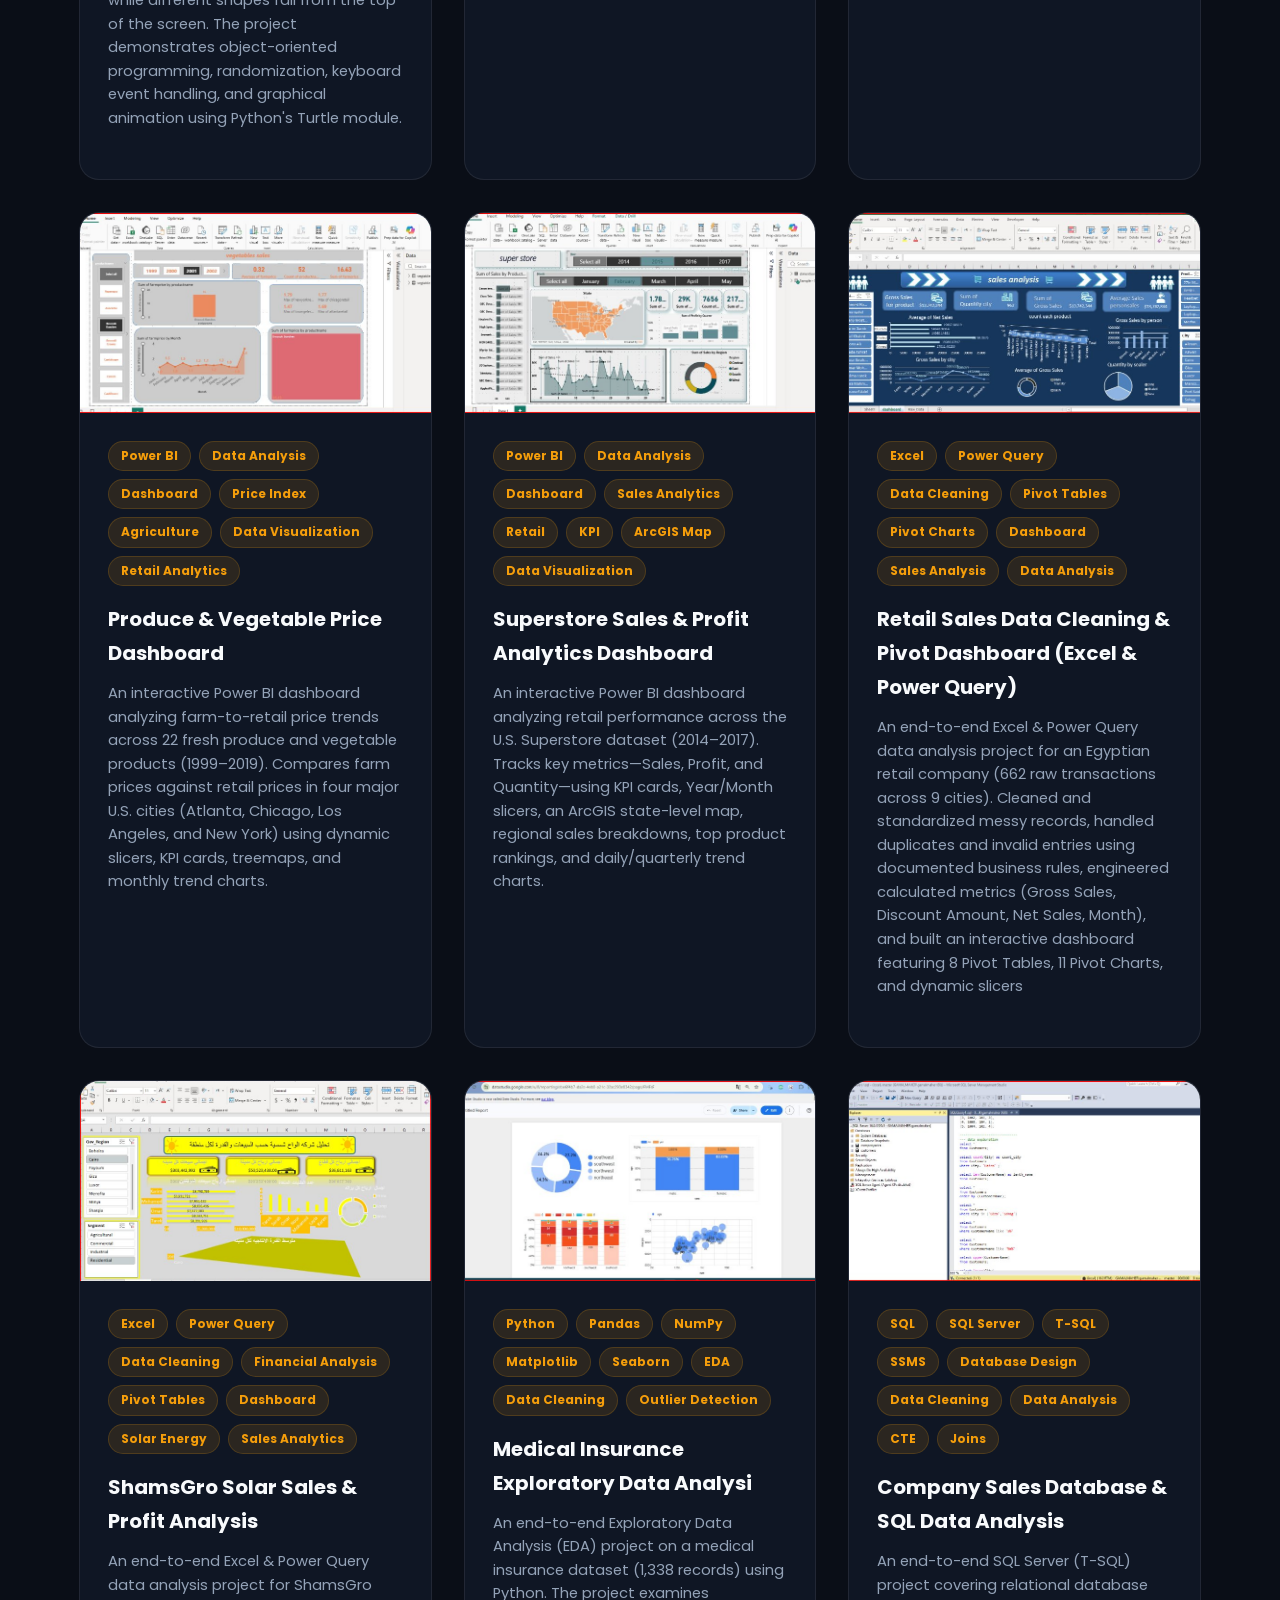
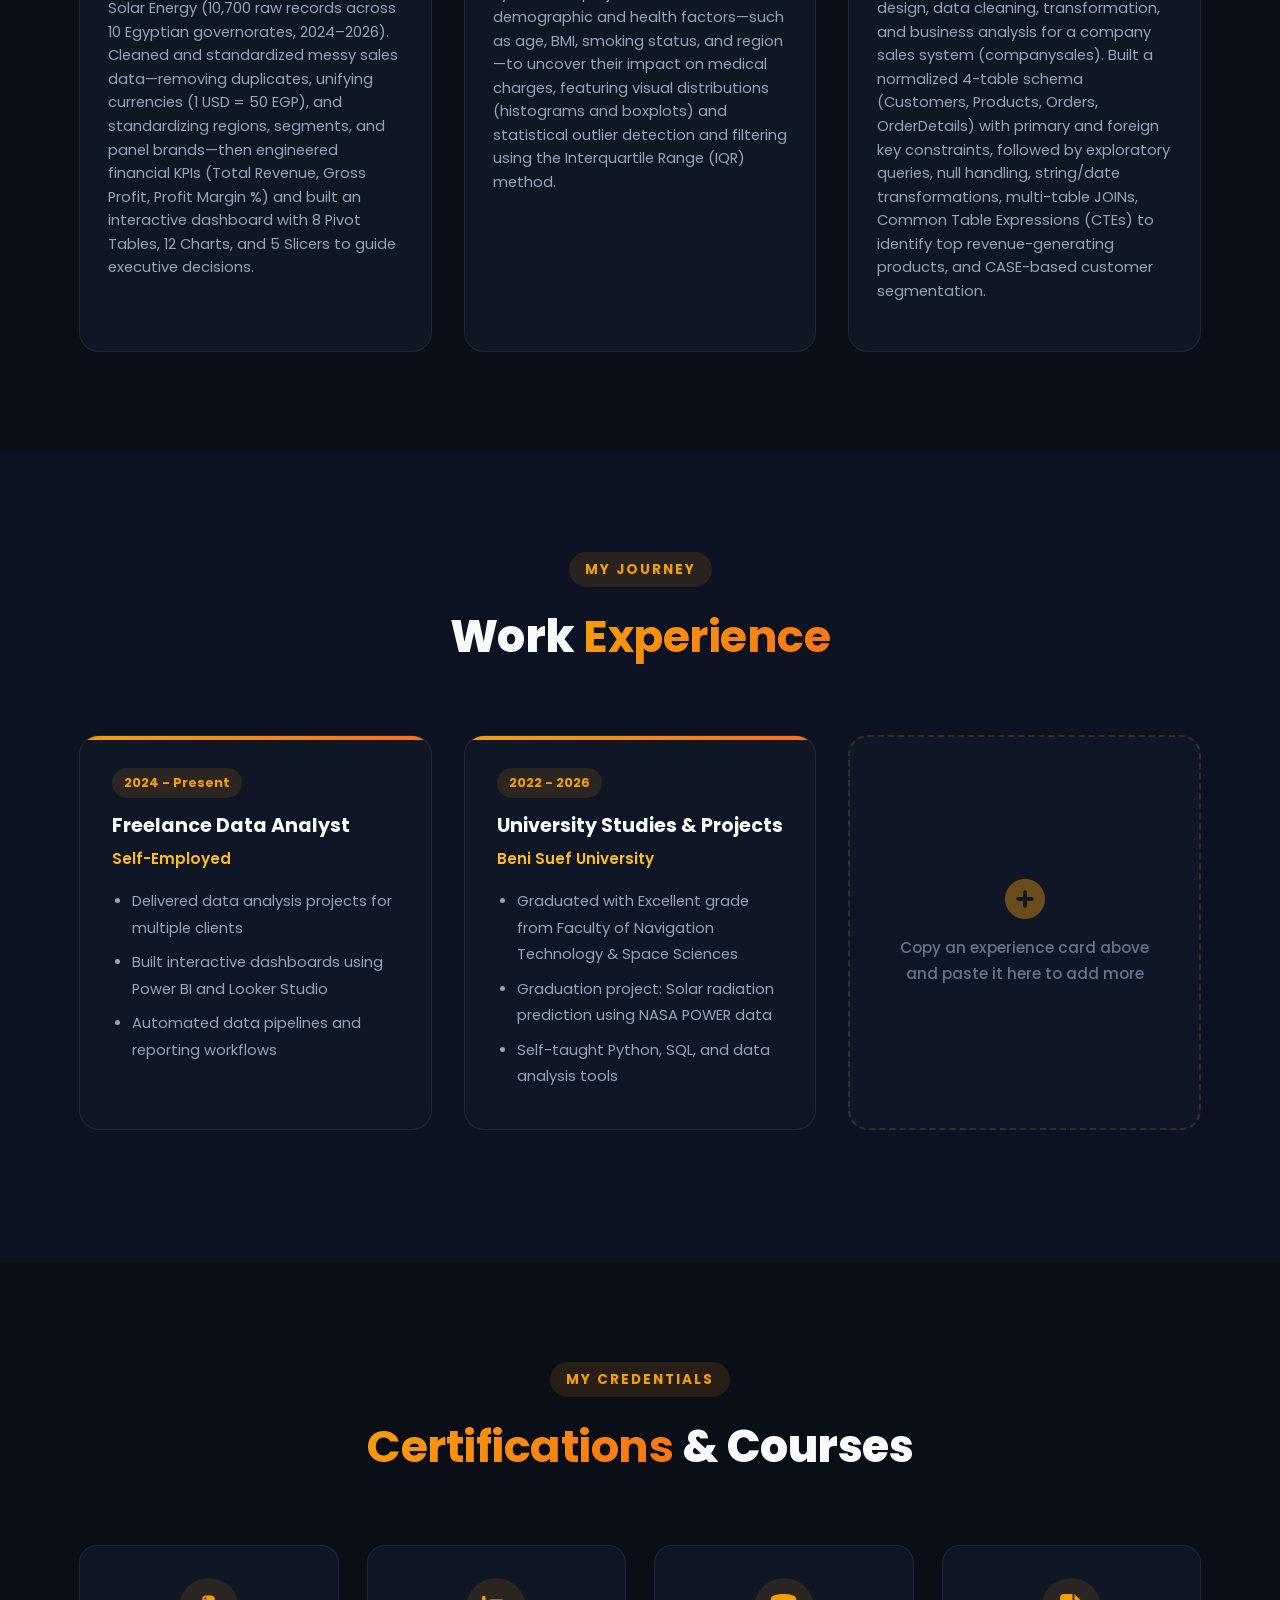
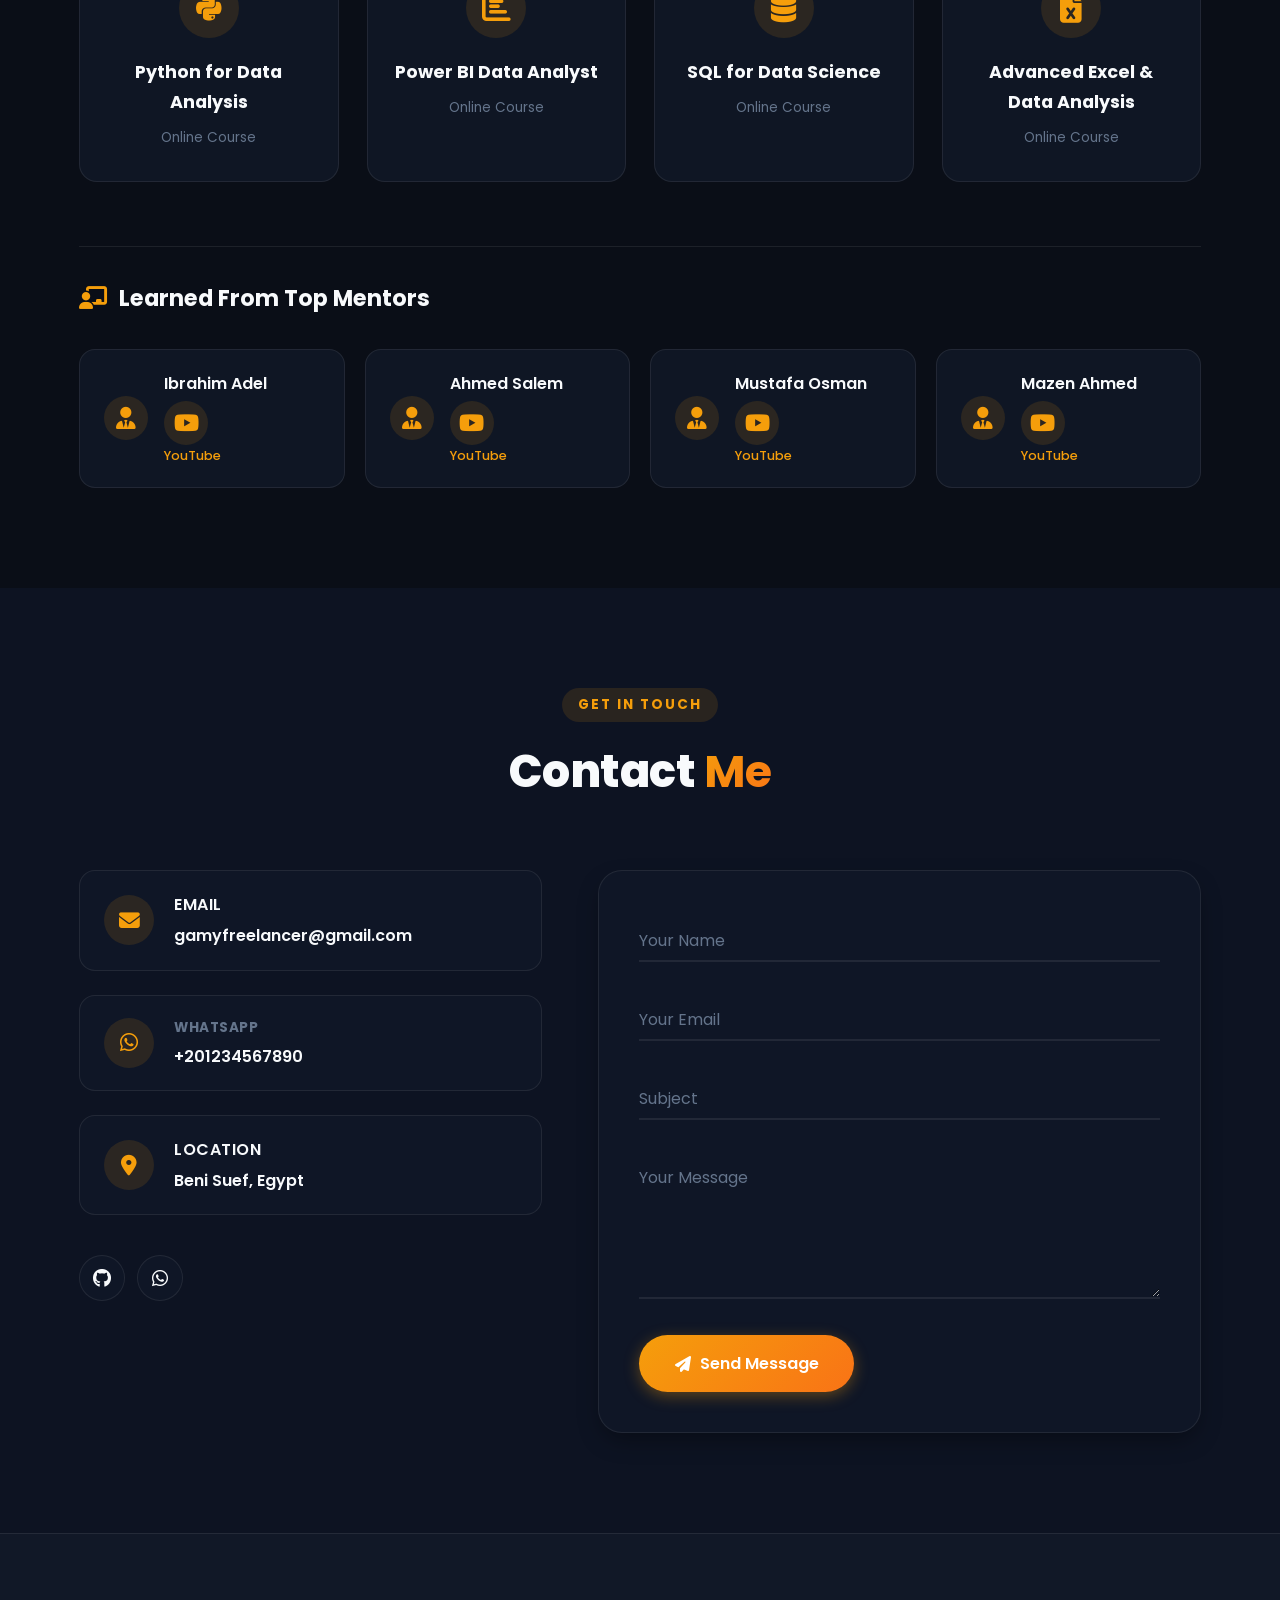
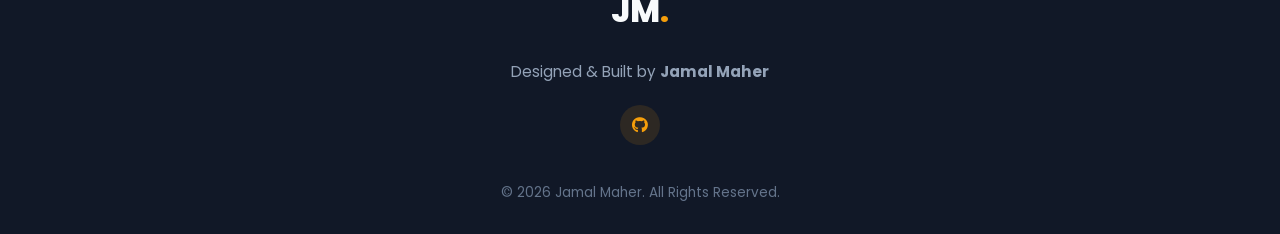
==== commit ea507129: "Add files via upload" ====
--- a/index.html
+++ b/index.html
@@ -1219,7 +1219,7 @@
                         <div>
                             <h4>WhatsApp</h4>
                             <!-- ========== غيّر رقم الواتساب ========== -->
-                            <a href="https://wa.me/01128180670">+201234567890</a>
+                            <a href="https://wa.me/201128180670">+201234567890</a>
                         </div>
                     </div>
                     <div class="contact-info-card">
@@ -1247,7 +1247,7 @@
                     ================================================================ -->
                     <div class="social-links-contact">
                         <a href="https://github.com/gamyfreelancer-web" target="_blank" class="social-link" title="GitHub"><i class="fab fa-github"></i></a>
-                        <a href="https://wa.me/01128180670" target="_blank" class="social-link" title="WhatsApp"><i class="fab fa-whatsapp"></i></a>
+                        <a href="https://wa.me/201128180670" target="_blank" class="social-link" title="WhatsApp"><i class="fab fa-whatsapp"></i></a>
                     </div>
                 </div>
 
